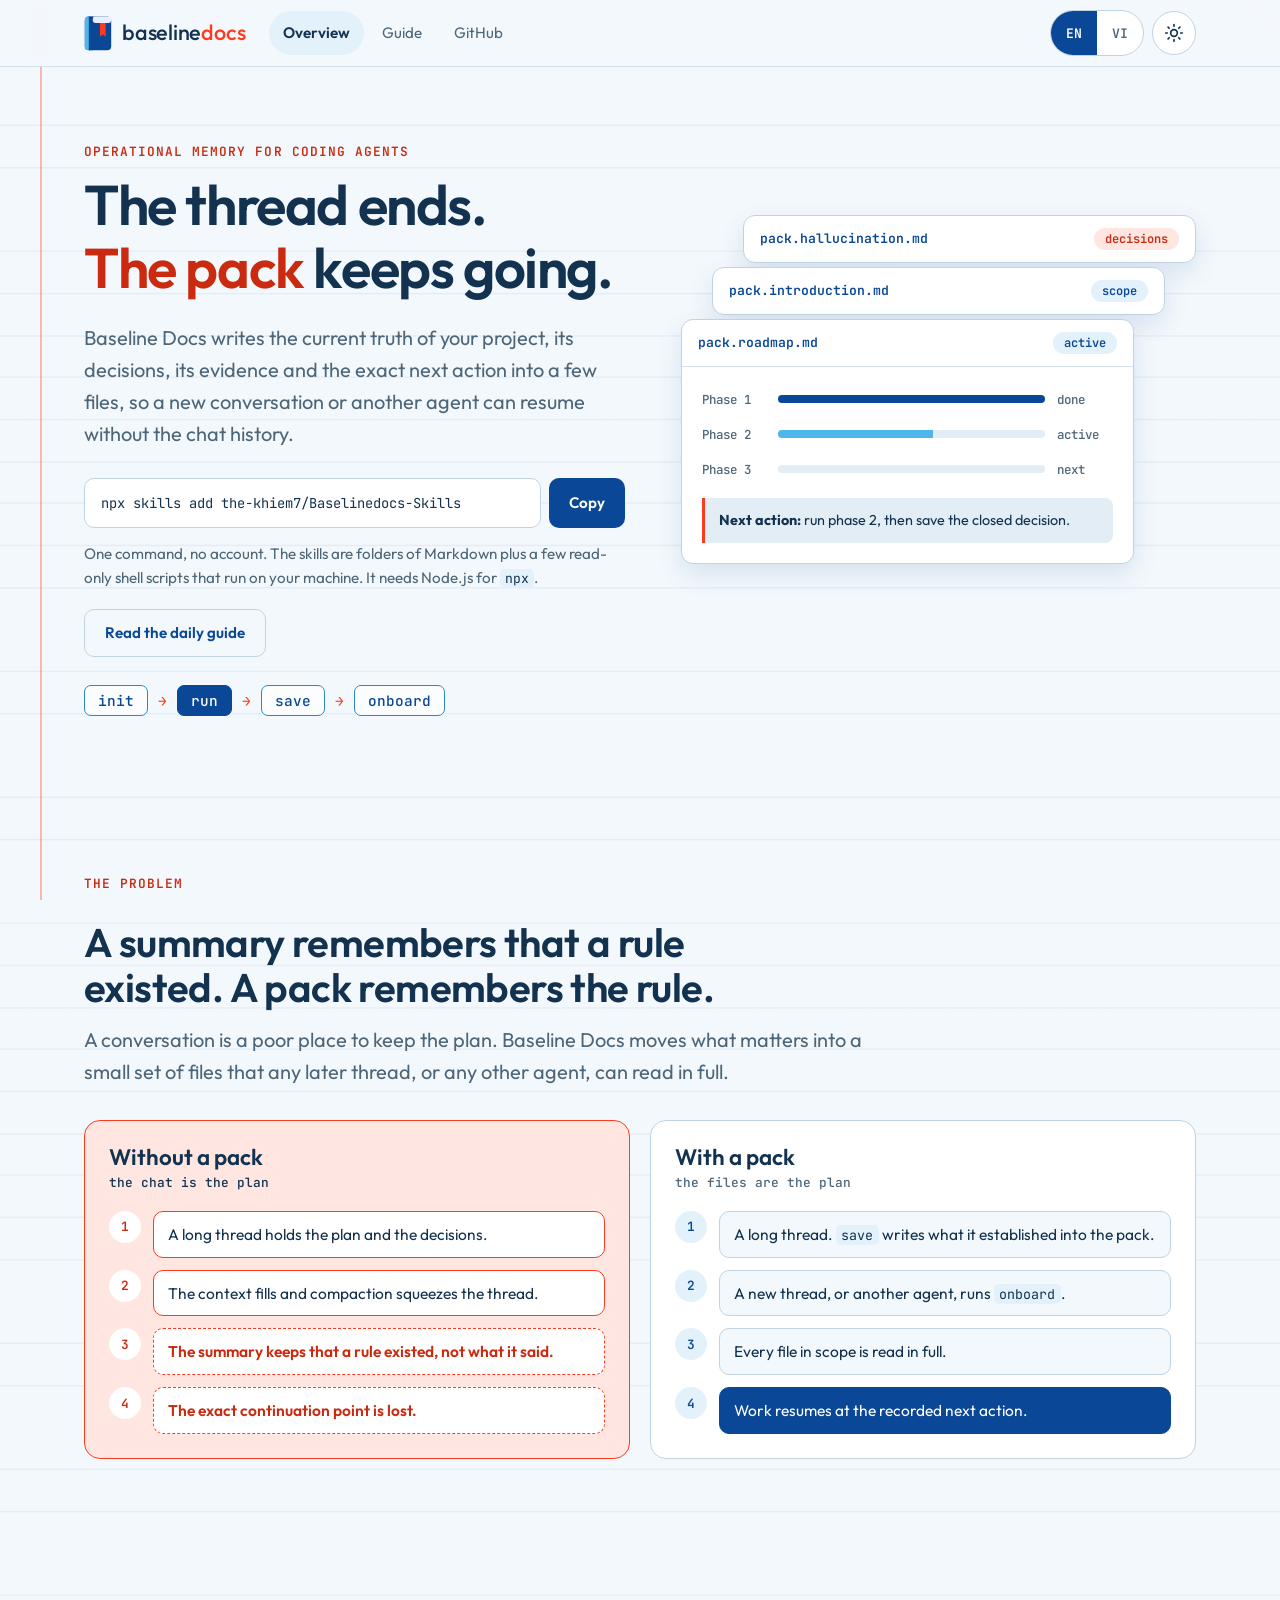
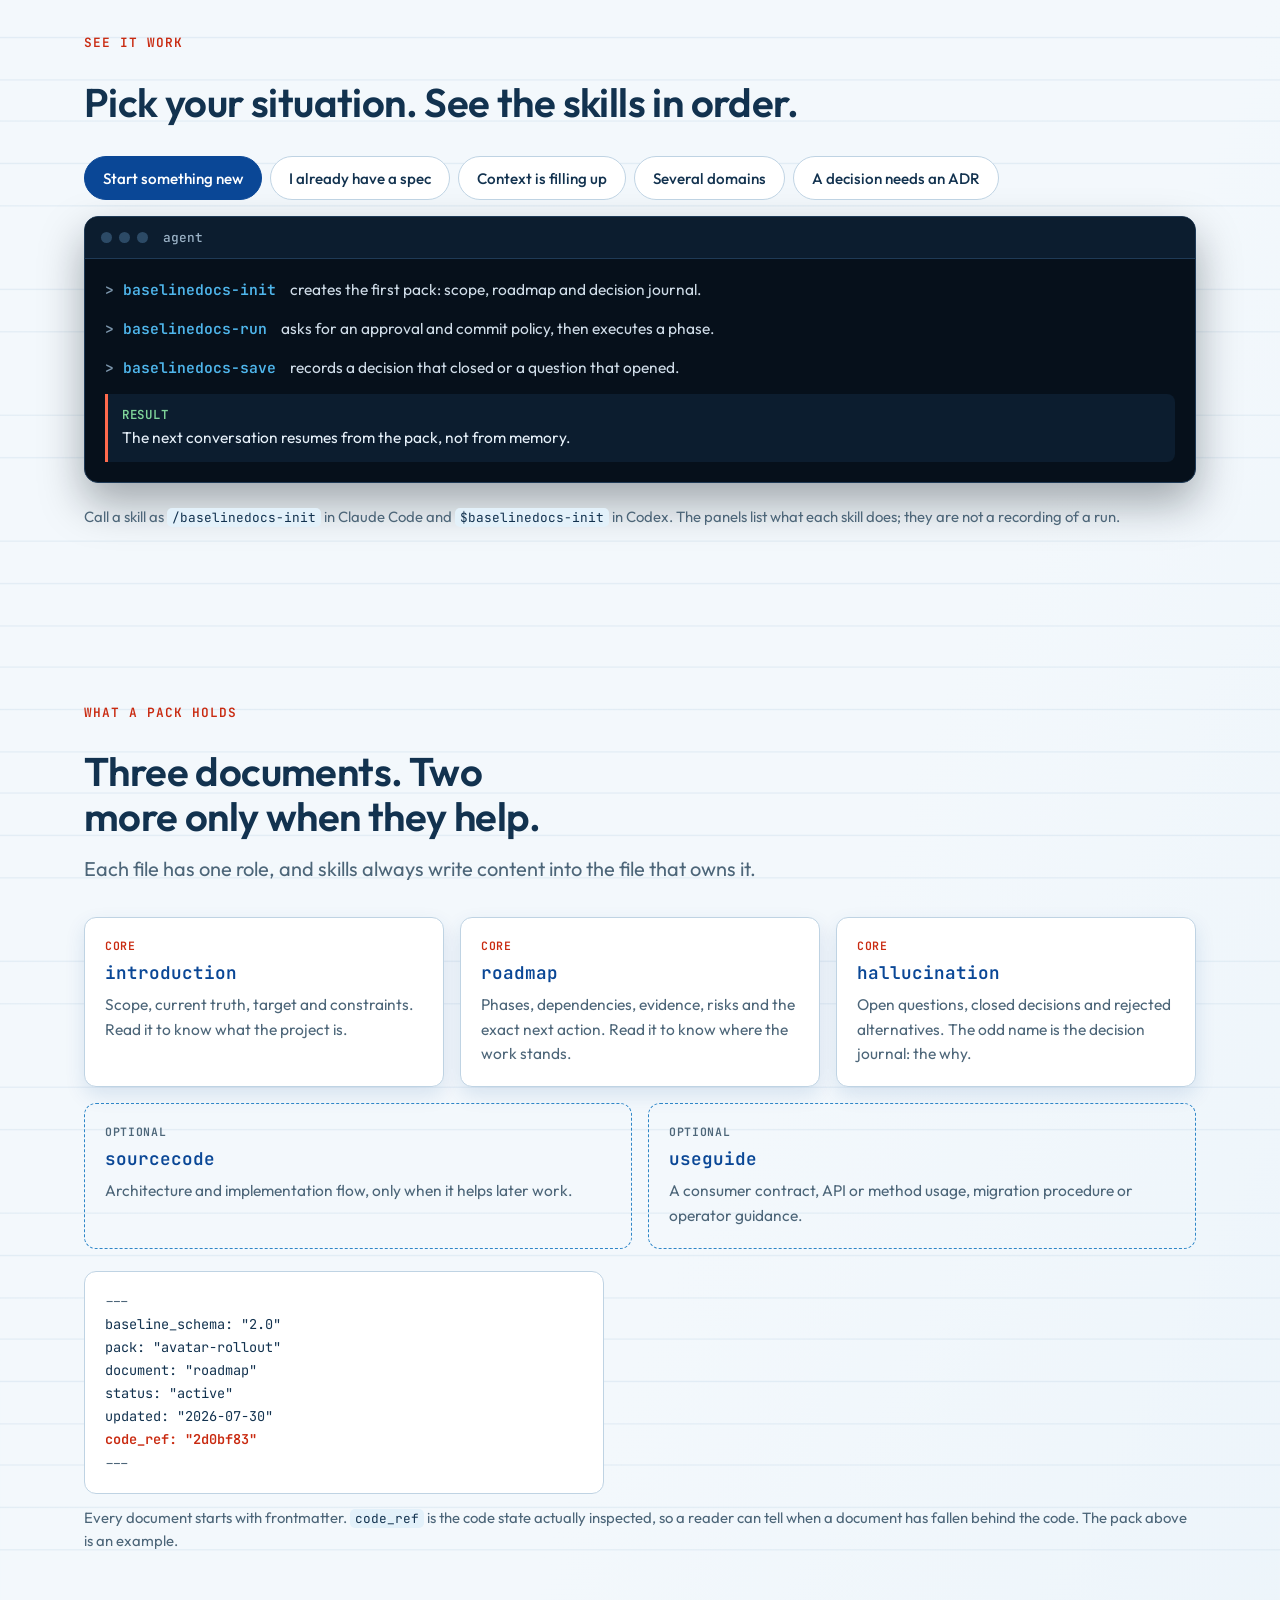
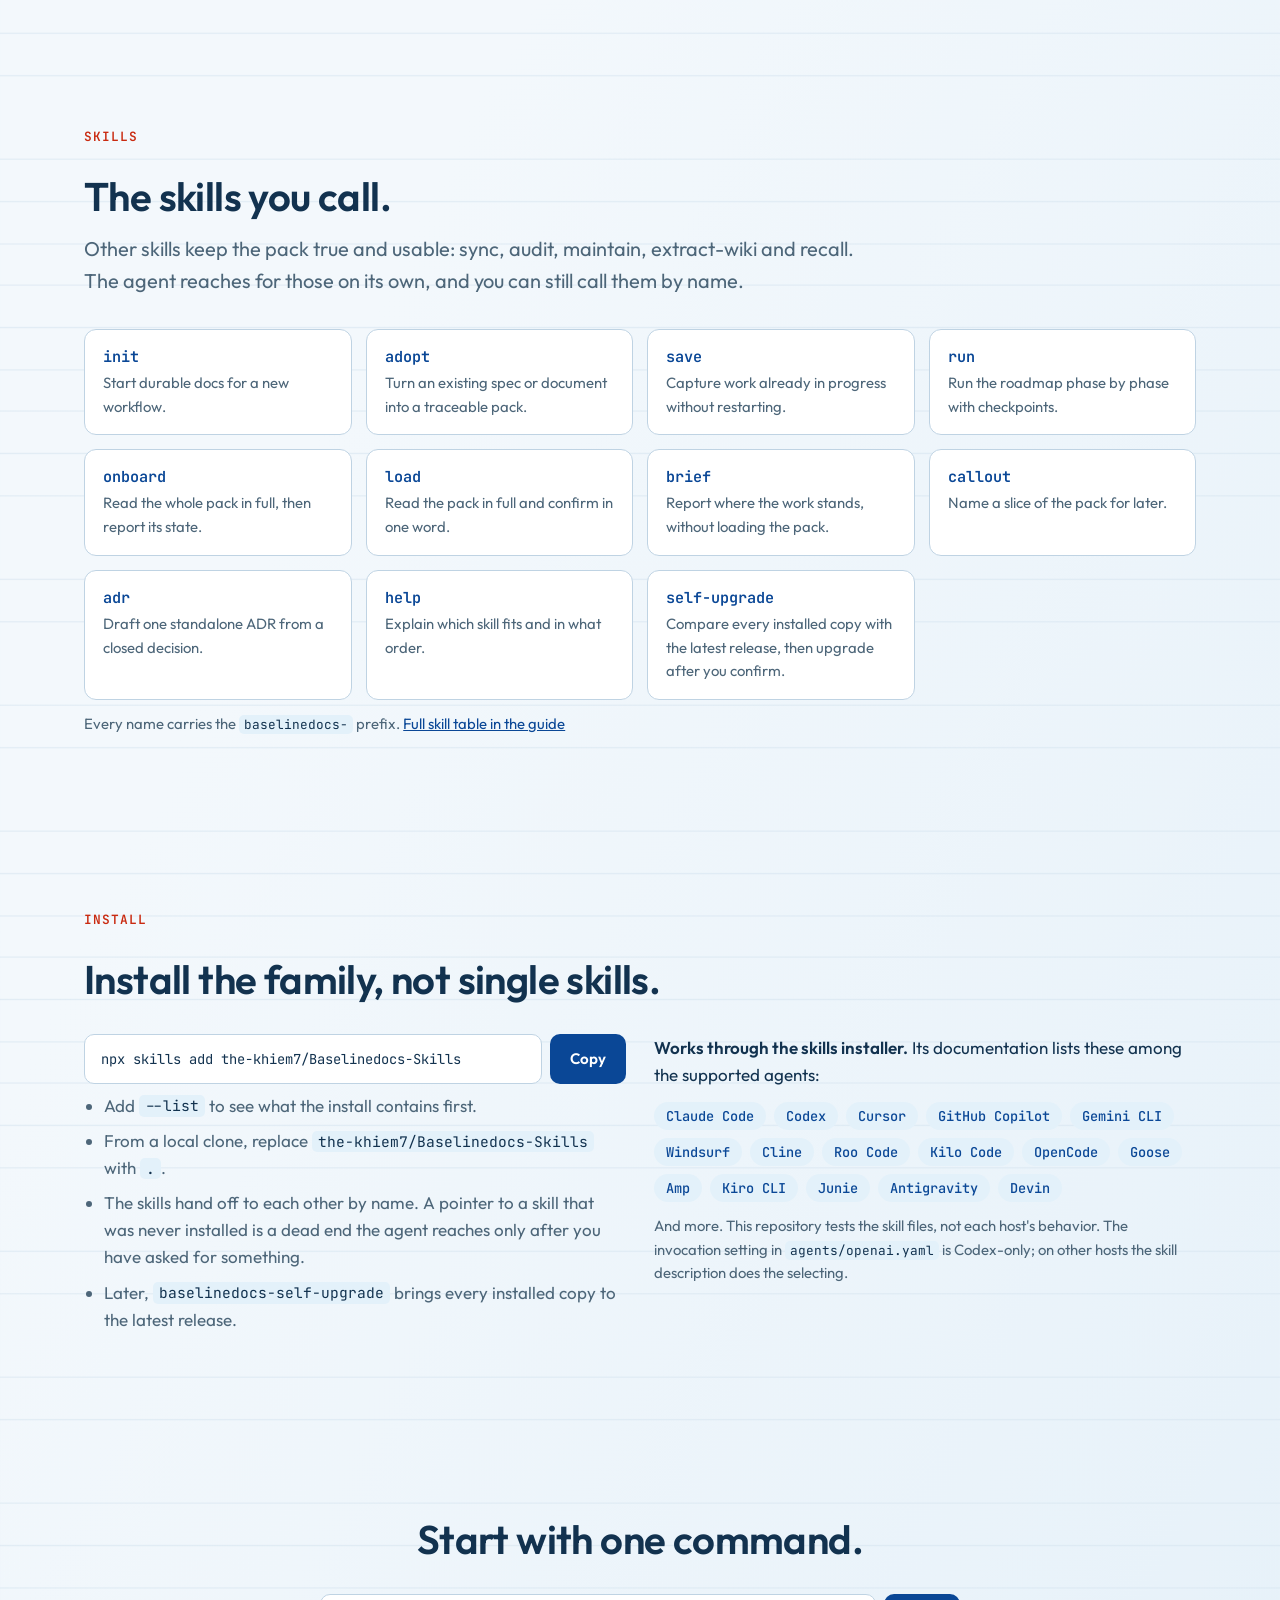
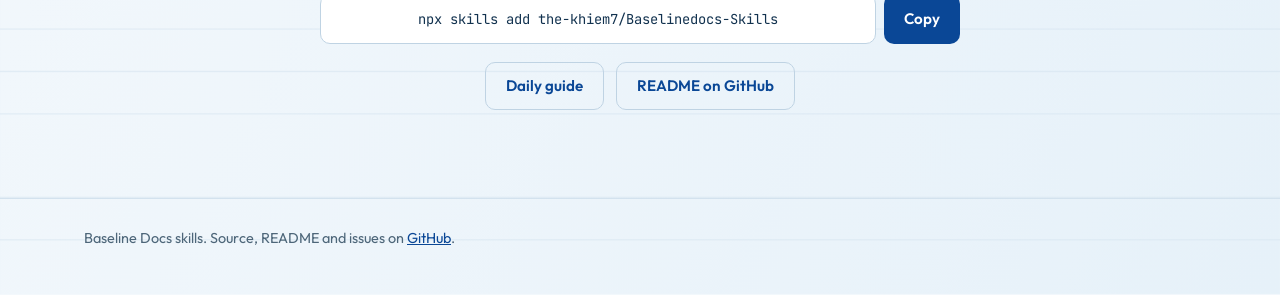
==== index.html @ a7e45810 "feat(Baselinedocs): add bilingual landing page - Serve one index.html from the repository root with " ====
<!doctype html>
<html lang="en">
<head>
<meta charset="utf-8">
<meta name="viewport" content="width=device-width,initial-scale=1">
<title>Baseline Docs - operational memory for coding agents</title>
<meta name="description" content="Baseline Docs writes current truth, decisions, evidence and the exact next action into a small set of files, so a new conversation or another agent can resume without the chat history.">
<meta name="theme-color" content="#f3f8fc" media="(prefers-color-scheme: light)">
<meta name="theme-color" content="#0e1b2a" media="(prefers-color-scheme: dark)">
<meta property="og:type" content="website">
<meta property="og:title" content="Baseline Docs - operational memory for coding agents">
<meta property="og:description" content="The thread ends. The pack keeps going. Decisions, evidence and the exact continuation point, so the next conversation resumes without chat history.">
<meta property="og:url" content="https://the-khiem7.github.io/Baselinedocs-Skills/">
<meta property="og:image" content="https://the-khiem7.github.io/Baselinedocs-Skills/assets/og.png">
<meta name="twitter:card" content="summary_large_image">
<link rel="icon" href="assets/favicon.svg" type="image/svg+xml">
<script>
(function () {
  var d = document.documentElement;
  d.classList.add("js");
  try {
    var t = localStorage.getItem("bd-theme");
    if (t === "dark" || t === "light") d.dataset.theme = t;
    var l = localStorage.getItem("bd-lang");
    if (l !== "en" && l !== "vi") l = /^vi/i.test(navigator.language || "") ? "vi" : "en";
    d.dataset.lang = l; d.lang = l;
  } catch (e) {}
})();
</script>
<link rel="preconnect" href="https://fonts.googleapis.com">
<link rel="preconnect" href="https://fonts.gstatic.com" crossorigin>
<link rel="preload" as="style" href="https://fonts.googleapis.com/css2?family=Outfit:wght@400;500;600&family=Be+Vietnam+Pro:wght@400;500;600&family=JetBrains+Mono:wght@500;600&display=swap" onload="this.onload=null;this.rel='stylesheet'">
<noscript><link rel="stylesheet" href="https://fonts.googleapis.com/css2?family=Outfit:wght@400;500;600&family=Be+Vietnam+Pro:wght@400;500;600&family=JetBrains+Mono:wght@500;600&display=swap"></noscript>
<style>
:root {
  --paper: #f3f8fc; --paper2: #e6f1f9; --rule: #d3e2ee;
  --sky: #4fb6ec; --mid: #2e86c8; --navy: #0a4796; --link: #0a4796;
  --ink: #12324f; --muted: #4d6679;
  --red: #ff3b1d; --redtext: #c92a10; --redsoft: #ffe6e1;
  --card: #ffffff; --cardline: #bfd3e3; --soft: #e3f1fa; --chip: #0a4796; --bar: #e3edf5;
  --btn: #0a4796; --btn-ink: #ffffff;
  --margin: rgba(255, 59, 29, 0.34); --shadow: rgba(10, 71, 150, 0.12);
  --ok: #1b6b3a; --okbg: #d9efe0;
  --font: "Outfit", "Segoe UI", system-ui, -apple-system, sans-serif;
  --mono: "JetBrains Mono", ui-monospace, "Cascadia Mono", Consolas, monospace;
  color-scheme: light;
}
:root[data-theme="dark"] {
  --paper: #0e1b2a; --paper2: #122437; --rule: #1b3047;
  --sky: #4fb6ec; --mid: #6db6ee; --navy: #3f93e8; --link: #7cc0f2;
  --ink: #e6f0f9; --muted: #9bb2c6;
  --red: #ff6a4d; --redtext: #ff9a85; --redsoft: #4a2523;
  --card: #142739; --cardline: #2c4a66; --soft: #1b3a57; --chip: #cfe6fa; --bar: #223a52;
  --btn: #4fb6ec; --btn-ink: #06182b;
  --margin: rgba(255, 106, 77, 0.4); --shadow: rgba(0, 0, 0, 0.35);
  --ok: #7fd49a; --okbg: #173826;
  color-scheme: dark;
}
:root[data-lang="vi"] { --font: "Be Vietnam Pro", "Outfit", "Segoe UI", system-ui, -apple-system, sans-serif; }
@media (prefers-color-scheme: dark) {
  :root:not([data-theme]) {
    --paper: #0e1b2a; --paper2: #122437; --rule: #1b3047;
    --sky: #4fb6ec; --mid: #6db6ee; --navy: #3f93e8; --link: #7cc0f2;
    --ink: #e6f0f9; --muted: #9bb2c6;
    --red: #ff6a4d; --redtext: #ff9a85; --redsoft: #4a2523;
    --card: #142739; --cardline: #2c4a66; --soft: #1b3a57; --chip: #cfe6fa; --bar: #223a52;
    --btn: #4fb6ec; --btn-ink: #06182b;
    --margin: rgba(255, 106, 77, 0.4); --shadow: rgba(0, 0, 0, 0.35);
    --ok: #7fd49a; --okbg: #173826;
    color-scheme: dark;
  }
}

* { box-sizing: border-box; }
html { scroll-behavior: smooth; }
body {
  margin: 0; color: var(--ink); font: 400 17px/1.6 var(--font); background-color: var(--paper);
  background-image:
    repeating-linear-gradient(180deg, transparent 0 41px, color-mix(in srgb, var(--rule) 55%, transparent) 41px 42px),
    linear-gradient(115deg, var(--paper) 0%, var(--paper) 55%, var(--paper2) 100%);
  background-attachment: scroll;
  overflow-wrap: break-word;
}
body::before {
  content: ""; position: fixed; top: 0; bottom: 0; width: 2px; z-index: 0; pointer-events: none;
  left: max(8px, calc((100vw - 1160px) / 2 - 20px)); background: var(--margin);
}
.wrap { max-width: 1160px; margin-inline: auto; padding-inline: 24px; position: relative; z-index: 1; }
@media (max-width: 560px) { .wrap { padding-inline: 20px; } }
.sr { position: absolute; width: 1px; height: 1px; overflow: hidden; clip: rect(0 0 0 0); white-space: nowrap; }
.mono, code, pre { font-family: var(--mono); }
code { font-size: 0.86em; background: var(--soft); color: var(--ink); padding: 0.08em 0.4em; border-radius: 5px; overflow-wrap: anywhere; }
a { color: var(--link); }
:focus-visible { outline: 3px solid var(--sky); outline-offset: 2px; border-radius: 4px; }
h1, h2, h3, h4 { font-family: var(--font); margin: 0; line-height: 1.12; text-wrap: balance; }
h1 { font-size: clamp(2rem, 1rem + 3.6vw, 3.5rem); font-weight: 600; letter-spacing: -0.025em; }
h1 em { font-style: normal; color: var(--redtext); }
h2 { font-size: clamp(1.7rem, 1.1rem + 2vw, 2.5rem); font-weight: 600; letter-spacing: -0.015em; }
h3 { font-size: 1.2rem; font-weight: 600; }
p { margin: 0; }
.eyebrow { font: 600 0.8rem/1.3 var(--mono); letter-spacing: 0.08em; text-transform: uppercase; color: var(--redtext); margin-bottom: 14px; }
.lead { font-size: clamp(1.05rem, 0.95rem + 0.5vw, 1.25rem); color: var(--muted); max-width: 40em; }
.muted { color: var(--muted); }

/* language: one span per language, the other is hidden */
:root:not([data-lang="vi"]) span[lang="vi"], :root[data-lang="vi"] span[lang="en"] { display: none; }

/* header */
.top { position: sticky; top: 0; z-index: 10; background: color-mix(in srgb, var(--paper) 92%, transparent); backdrop-filter: blur(8px); border-bottom: 1px solid var(--rule); }
.top .wrap { display: flex; align-items: center; gap: 14px; padding-block: 10px; flex-wrap: wrap; }
.brand { display: flex; align-items: center; gap: 10px; text-decoration: none; color: var(--ink); min-height: 44px; }
.wm { font: 500 1.35rem/1 "Outfit", "Segoe UI", system-ui, sans-serif; letter-spacing: -0.01em; }
.wm i { font-style: normal; color: var(--red); }
.views { display: flex; gap: 4px; margin-left: 10px; }
.views a { text-decoration: none; color: var(--muted); padding: 10px 14px; border-radius: 999px; font-size: 0.95rem; min-height: 44px; display: inline-flex; align-items: center; }
.views a:hover { background: var(--soft); color: var(--ink); }
.views a[aria-current="page"] { background: var(--soft); color: var(--ink); font-weight: 600; }
.tools { margin-left: auto; display: flex; gap: 8px; align-items: center; }
.seg { display: inline-flex; border: 1.5px solid var(--cardline); border-radius: 999px; overflow: hidden; background: var(--card); }
.seg button { border: 0; background: transparent; color: var(--muted); font: 600 0.82rem var(--mono); padding: 0 14px; min-height: 44px; min-width: 46px; cursor: pointer; }
.seg button[aria-pressed="true"] { background: var(--btn); color: var(--btn-ink); }
.iconbtn { border: 1.5px solid var(--cardline); background: var(--card); color: var(--ink); border-radius: 999px; width: 44px; height: 44px; display: grid; place-items: center; cursor: pointer; }
.iconbtn svg { width: 20px; height: 20px; }
.iconbtn .moon { display: none; }
:root[data-theme="dark"] .iconbtn .sun { display: none; }
:root[data-theme="dark"] .iconbtn .moon { display: block; }
@media (max-width: 700px) { .views { order: 3; width: 100%; margin-left: 0; overflow-x: auto; } }

/* buttons, install */
.btn { font: 600 0.95rem var(--font); background: var(--btn); color: var(--btn-ink); border: 0; border-radius: 10px; padding: 0 20px; min-height: 48px; cursor: pointer; white-space: nowrap; }
.btn:hover { filter: brightness(1.08); }
.btn.ghost { background: transparent; color: var(--link); border: 1.5px solid var(--cardline); text-decoration: none; display: inline-flex; align-items: center; }
.install { display: flex; gap: 8px; max-width: 640px; }
.install pre { flex: 1; min-width: 0; margin: 0; overflow-x: auto; white-space: nowrap; background: var(--card); border: 1.5px solid var(--cardline); border-radius: 10px; padding: 13px 16px; font-size: 0.86rem; color: var(--ink); }
.install pre:focus-visible { outline-offset: -3px; }
.cost { margin-top: 14px; font-size: 0.95rem; color: var(--muted); max-width: 44em; }
.cta-row { display: flex; gap: 12px; flex-wrap: wrap; align-items: center; margin-top: 18px; }
.flow { display: flex; gap: 10px; align-items: center; margin-top: 28px; flex-wrap: wrap; font: 500 0.9rem var(--mono); }
.flow .c { padding: 5px 13px; border: 1.5px solid var(--mid); border-radius: 7px; color: var(--chip); background: color-mix(in srgb, var(--card) 70%, transparent); }
.flow .c.on { background: var(--btn); border-color: var(--btn); color: var(--btn-ink); }
.flow .a { color: var(--red); font-weight: 600; }

/* sections */
section { padding-block: clamp(48px, 7vw, 88px); scroll-margin-top: 72px; }
.sec-head { max-width: 46em; margin-bottom: 32px; display: grid; gap: 14px; }
.rv { transition: opacity .6s ease, transform .6s ease; }
html.js .rv:not(.in) { opacity: 0; transform: translateY(14px); }
@media (prefers-reduced-motion: reduce) { html { scroll-behavior: auto; } .rv { transition: none; } html.js .rv:not(.in) { opacity: 1; transform: none; } }

/* views */
html.js main[data-view] { display: none; }
html.js main[data-view].on { display: block; }

/* hero */
.hero { display: grid; grid-template-columns: minmax(0, 1.05fr) minmax(0, 1fr); gap: 56px; align-items: center; padding-block: clamp(40px, 6vw, 80px) clamp(40px, 6vw, 72px); }
.hero h1 { margin-bottom: 22px; }
.hero .lead { margin-bottom: 28px; }
.stack { position: relative; height: 430px; }
.doc { position: absolute; width: 88%; background: var(--card); border: 1.5px solid var(--cardline); border-radius: 12px; box-shadow: 0 10px 26px var(--shadow); }
.doc .hd { height: 46px; display: flex; align-items: center; justify-content: space-between; padding: 0 16px; font: 600 0.82rem var(--mono); color: var(--chip); }
.chipx { font: 600 0.75rem var(--mono); padding: 3px 11px; border-radius: 99px; background: var(--soft); color: var(--chip); white-space: nowrap; }
.chipx.red { background: var(--redsoft); color: var(--redtext); }
.d1 { right: 0; top: 0; } .d2 { right: 6%; top: 52px; } .d3 { right: 12%; top: 104px; }
.d3 .body { padding: 6px 20px 20px; border-top: 1px solid var(--rule); }
.ph { display: grid; grid-template-columns: 64px 1fr 56px; gap: 12px; align-items: center; font: 500 0.78rem var(--mono); color: var(--muted); margin: 18px 0; }
.bar { height: 8px; border-radius: 9px; background: var(--bar); overflow: hidden; }
.bar i { display: block; height: 100%; background: var(--navy); }
.next { margin-top: 20px; border-left: 3px solid var(--red); background: var(--bar); padding: 11px 14px; font-size: 0.9rem; border-radius: 0 8px 8px 0; }
@media (max-width: 900px) { .hero { grid-template-columns: minmax(0, 1fr); gap: 36px; } .stack { height: 390px; max-width: 520px; } }
@media (max-width: 480px) { .stack { height: 340px; } .doc { width: 88%; } .d2 { right: 5%; } .d3 { right: 10%; } .ph { grid-template-columns: 52px 1fr 46px; font-size: 0.72rem; } }

/* two lanes */
.lanes { display: grid; grid-template-columns: minmax(0, 1fr) minmax(0, 1fr); gap: 20px; }
.lane { border-radius: 16px; padding: 24px; border: 1.5px solid var(--cardline); background: var(--card); }
.lane.bad { background: var(--redsoft); border-color: var(--red); }
.lane h3 { font-size: 1.4rem; margin-bottom: 4px; }
.lane .sub { font: 500 0.8rem var(--mono); color: var(--muted); margin-bottom: 20px; }
.lane.bad .sub { color: var(--ink); }
.lane ol { list-style: none; margin: 0; padding: 0; display: grid; gap: 12px; counter-reset: s; }
.lane li { counter-increment: s; display: grid; grid-template-columns: 32px 1fr; gap: 12px; align-items: start; }
.lane li::before { content: counter(s); width: 32px; height: 32px; border-radius: 50%; display: grid; place-items: center; background: var(--soft); color: var(--chip); font: 600 0.8rem var(--mono); }
.lane.bad li::before { background: var(--card); color: var(--redtext); }
.lane li > span { display: block; background: var(--paper); border: 1.5px solid var(--cardline); border-radius: 10px; padding: 10px 14px; font-size: 0.97rem; }
.lane.bad li > span { background: var(--card); border-color: var(--red); }
.lane li.lost > span { border-style: dashed; color: var(--redtext); font-weight: 600; }
.lane li.win > span { background: var(--btn); border-color: var(--btn); color: var(--btn-ink); }
@media (max-width: 760px) { .lanes { grid-template-columns: minmax(0, 1fr); } }

/* sessions: tabs with terminal panels */
.tabs { display: flex; gap: 8px; flex-wrap: wrap; margin-bottom: 16px; }
html:not(.js) .tabs { display: none; }
.tab { font: 500 0.95rem var(--font); background: var(--card); color: var(--ink); border: 1.5px solid var(--cardline); border-radius: 999px; padding: 0 18px; min-height: 44px; cursor: pointer; }
.tab[aria-selected="true"] { background: var(--btn); color: var(--btn-ink); border-color: var(--btn); }
html.js .panel[hidden] { display: none; }
html.js .panel > h3 { position: absolute; width: 1px; height: 1px; overflow: hidden; clip: rect(0 0 0 0); }
.panel { margin-bottom: 22px; }
.panel > h3 { margin-bottom: 10px; }
.term { background: #06101b; color: #e6f0f9; border: 1px solid #1f3a56; border-radius: 14px; overflow: hidden; box-shadow: 0 20px 44px rgba(6, 16, 27, 0.35); }
.term .tb { display: flex; gap: 7px; align-items: center; padding: 12px 16px; background: #0c1d2f; border-bottom: 1px solid #1f3a56; font: 500 0.8rem var(--mono); color: #9bb2c6; }
.term .tb i { width: 11px; height: 11px; border-radius: 50%; background: #2c4a66; }
.term .tb span { margin-left: 8px; }
.term ol { list-style: none; margin: 0; padding: 18px 20px 6px; display: grid; gap: 14px; }
.term li { display: grid; grid-template-columns: auto minmax(0, 1fr); gap: 6px 14px; align-items: baseline; }
.term li > code { background: transparent; padding: 0; font: 600 0.92rem var(--mono); color: #4fb6ec; white-space: nowrap; }
.term li > code::before { content: "> "; color: #7d97ad; }
.term li > span { color: #cfdce8; font-size: 0.97rem; }
.term .res { margin: 8px 20px 20px; padding: 12px 14px; border-left: 3px solid #ff6a4d; background: #0c1d2f; border-radius: 0 8px 8px 0; color: #e6f0f9; font-size: 0.97rem; }
.term .res b { color: #7fd49a; font: 600 0.78rem var(--mono); letter-spacing: 0.06em; text-transform: uppercase; display: block; margin-bottom: 2px; }
.term .branch { grid-column: 1 / -1; color: #9bb2c6; font: 500 0.8rem var(--mono); padding-left: 2px; }
.note { margin-top: 12px; font-size: 0.93rem; color: var(--muted); }

/* pack docs */
.docs { display: grid; grid-template-columns: repeat(3, minmax(0, 1fr)); gap: 16px; }
.docs.cond { grid-template-columns: repeat(2, minmax(0, 1fr)); margin-top: 16px; }
.card { background: var(--card); border: 1.5px solid var(--cardline); border-radius: 12px; padding: 20px; box-shadow: 0 8px 20px var(--shadow); display: grid; gap: 8px; align-content: start; min-width: 0; }
.card.ghost { border-style: dashed; border-color: var(--mid); background: transparent; box-shadow: none; }
.card h3 { font: 600 1.1rem var(--mono); color: var(--chip); }
.card p { color: var(--muted); font-size: 0.97rem; }
.tag { font: 600 0.72rem var(--mono); letter-spacing: 0.06em; text-transform: uppercase; color: var(--redtext); }
.tag.opt { color: var(--muted); }
@media (max-width: 860px) { .docs, .docs.cond { grid-template-columns: minmax(0, 1fr); } }
pre.fm { background: var(--card); border: 1.5px solid var(--cardline); border-radius: 12px; padding: 18px 20px; font-size: 0.85rem; line-height: 1.7; overflow-x: auto; margin: 22px 0 10px; max-width: 520px; }
pre.fm b { color: var(--redtext); font-weight: 600; }
pre.fm i { font-style: normal; color: var(--muted); }

/* skills grid */
.sk-grid { display: grid; grid-template-columns: repeat(auto-fill, minmax(260px, 1fr)); gap: 14px; }
.sk { background: var(--card); border: 1.5px solid var(--cardline); border-radius: 12px; padding: 16px 18px; display: grid; gap: 4px; align-content: start; }
.sk code { background: transparent; padding: 0; font: 600 0.95rem var(--mono); color: var(--chip); }
.sk p { color: var(--muted); font-size: 0.93rem; }

/* install */
.agents { display: flex; flex-wrap: wrap; gap: 8px; margin: 14px 0 10px; padding: 0; list-style: none; }
.agents li { font: 500 0.85rem var(--mono); padding: 5px 12px; border-radius: 99px; background: var(--soft); color: var(--chip); }
.cols2 { display: grid; grid-template-columns: minmax(0, 1fr) minmax(0, 1fr); gap: 28px; align-items: start; }
.cols2 ul:not(.agents) { margin: 0; padding-left: 1.2em; color: var(--muted); }
.cols2 ul:not(.agents) li { margin-block: 8px; }
.cols2 li strong, .cols2 p strong { color: var(--ink); font-weight: 600; }
@media (max-width: 860px) { .cols2 { grid-template-columns: minmax(0, 1fr); } }
.final { text-align: center; }
.final .install { margin-inline: auto; }
.final .cta-row { justify-content: center; }
footer.foot { border-top: 1px solid var(--rule); padding-block: 28px 44px; color: var(--muted); font-size: 0.9rem; position: relative; z-index: 1; }

/* guide */
.subnav { display: flex; gap: 8px; flex-wrap: wrap; margin-top: 26px; }
.subnav a { text-decoration: none; font: 500 0.88rem var(--font); color: var(--ink); border: 1.5px solid var(--cardline); background: var(--card); padding: 0 14px; min-height: 44px; display: inline-flex; align-items: center; border-radius: 999px; }
.subnav a:hover { border-color: var(--sky); }
.callout { margin-top: 20px; padding: 14px 18px; border-radius: 10px; background: var(--redsoft); border: 1.5px solid var(--red); max-width: 48em; }
.callout b { color: var(--redtext); }
details { margin-top: 18px; }
summary { cursor: pointer; font-weight: 600; padding: 10px 0; min-height: 44px; }
details > p, details > .tbl { margin-top: 8px; }
.day { list-style: none; margin: 0; padding: 0; }
.step { display: grid; grid-template-columns: 150px minmax(0, 1fr); gap: 24px; padding-block: 26px; border-top: 1.5px solid var(--rule); }
.step:first-child { border-top: 0; padding-top: 0; }
.when { font: 500 0.8rem var(--mono); color: var(--muted); padding-top: 5px; }
.when b { display: block; color: var(--redtext); font-size: 0.95rem; font-weight: 600; margin-bottom: 2px; }
.sb { display: grid; gap: 10px; min-width: 0; }
.sb p, .sb ul { color: var(--muted); max-width: 66ch; margin: 0; }
.sb ul { padding-left: 1.2em; } .sb li { margin-block: 5px; }
.sb strong { color: var(--ink); font-weight: 600; }
.skills { display: flex; flex-wrap: wrap; gap: 8px; }
.pill { font: 600 0.82rem var(--mono); background: var(--soft); color: var(--chip); padding: 4px 11px; border-radius: 7px; overflow-wrap: anywhere; }
.pill.agent { background: transparent; border: 1.5px dashed var(--cardline); font-weight: 500; color: var(--muted); }
@media (max-width: 760px) { .step { grid-template-columns: minmax(0, 1fr); gap: 8px; } }
.picker { display: grid; grid-template-columns: minmax(0, 5fr) minmax(0, 7fr); gap: 22px; align-items: start; }
.opts { display: grid; gap: 8px; }
.opts button { text-align: left; font: 400 0.97rem/1.4 var(--font); color: var(--ink); background: var(--card); border: 1.5px solid var(--cardline); border-radius: 10px; padding: 11px 14px; min-height: 44px; cursor: pointer; }
.opts button[aria-pressed="true"] { background: var(--soft); border-color: var(--sky); font-weight: 600; }
.answer { position: sticky; top: 84px; background: var(--card); border: 1.5px solid var(--cardline); border-radius: 14px; padding: 22px; box-shadow: 0 8px 20px var(--shadow); min-width: 0; }
.answer .label { font: 600 0.74rem var(--mono); letter-spacing: 0.07em; text-transform: uppercase; color: var(--muted); display: block; margin-bottom: 6px; }
.answer .big { font: 600 1.05rem var(--mono); color: var(--chip); overflow-wrap: anywhere; margin-bottom: 16px; }
.answer ol { margin: 0; padding-left: 1.3em; color: var(--muted); } .answer li { margin-block: 6px; } .answer strong { color: var(--ink); font-weight: 600; }
html.js .sit { display: none; } html.js .sit.on { display: block; }
html:not(.js) .sit { padding-block: 18px; border-top: 1.5px solid var(--rule); }
html:not(.js) .opts, html:not(.js) .answer .label.js { display: none; }
@media (max-width: 860px) { .picker { grid-template-columns: minmax(0, 1fr); } .answer { position: static; } }

/* guide flow (HTML rebuild of the workflow) */
.fl { display: grid; grid-template-columns: minmax(0, 1fr); gap: 14px; justify-items: center; }
.fl-q { background: var(--card); border: 2px solid var(--red); border-radius: 999px; padding: 10px 22px; font-weight: 600; text-align: center; }
.fl-row { display: grid; gap: 14px; width: 100%; }
.fl-row.r3 { grid-template-columns: repeat(3, minmax(0, 1fr)); }
.fl-row.r2 { grid-template-columns: repeat(2, minmax(0, 1fr)); align-items: start; }
.fl-node { background: var(--card); border: 1.5px solid var(--cardline); border-radius: 12px; padding: 14px 16px; width: 100%; display: grid; gap: 4px; align-content: start; }
.fl-node code { background: transparent; padding: 0; font: 600 0.95rem var(--mono); color: var(--chip); }
.fl-node p { color: var(--muted); font-size: 0.92rem; }
.fl-node .when2 { font: 600 0.72rem var(--mono); text-transform: uppercase; letter-spacing: 0.06em; color: var(--redtext); }
.fl-node.main { background: var(--btn); border-color: var(--btn); color: var(--btn-ink); max-width: 520px; text-align: center; }
.fl-node.main code, .fl-node.main p { color: var(--btn-ink); }
.fl-node.opt { border-style: dashed; }
.fl-arrow { width: 2px; height: 22px; background: var(--red); position: relative; }
.fl-arrow::after { content: ""; position: absolute; left: -5px; bottom: -2px; border-top: 9px solid var(--red); border-left: 6px solid transparent; border-right: 6px solid transparent; }
.fl-col { display: grid; grid-template-columns: minmax(0, 1fr); gap: 14px; justify-items: center; border: 1.5px solid var(--cardline); border-radius: 16px; padding: 16px; background: color-mix(in srgb, var(--card) 55%, transparent); }
.fl-h { font: 600 0.8rem var(--mono); text-transform: uppercase; letter-spacing: 0.08em; color: var(--redtext); }
.fl-back { font: 500 0.8rem var(--mono); color: var(--muted); }
.fl ul.out { margin: 0; padding: 0; list-style: none; display: grid; gap: 6px; width: 100%; }
.fl ul.out li { background: var(--paper); border: 1.5px solid var(--cardline); border-radius: 8px; padding: 8px 12px; font-size: 0.9rem; color: var(--muted); }
.fl ul.out li b { color: var(--ink); font-weight: 600; }
@media (max-width: 760px) { .fl-row.r3, .fl-row.r2 { grid-template-columns: minmax(0, 1fr); } }
.two { display: grid; grid-template-columns: minmax(0, 1fr) minmax(0, 1fr); gap: 14px; margin-top: 24px; }
@media (max-width: 760px) { .two { grid-template-columns: minmax(0, 1fr); } }

/* tables */
.tbl { overflow-x: auto; background: var(--card); border: 1.5px solid var(--cardline); border-radius: 12px; }
.tbl:focus-visible { outline-offset: 2px; }
table { border-collapse: collapse; width: 100%; min-width: 600px; font-size: 0.95rem; }
th, td { text-align: left; vertical-align: top; padding: 12px 16px; border-bottom: 1px solid var(--rule); }
th { font: 600 0.74rem var(--mono); letter-spacing: 0.06em; text-transform: uppercase; color: var(--muted); background: var(--paper2); }
tr:last-child td { border-bottom: 0; }
td:first-child { white-space: nowrap; }

/* traps and rules */
.traps { display: grid; gap: 12px; }
.trap { display: grid; grid-template-columns: minmax(0, 4fr) minmax(0, 8fr); gap: 22px; background: var(--card); border: 1.5px solid var(--cardline); border-radius: 12px; padding: 18px 20px; }
.trap .w::before, .trap .r::before { display: block; font: 600 0.72rem var(--mono); letter-spacing: 0.07em; text-transform: uppercase; color: var(--muted); margin-bottom: 4px; }
.trap .w { color: var(--redtext); font-weight: 600; }
.trap .w::before { content: "Misreading"; }
:root[data-lang="vi"] .trap .w::before { content: "Hiểu nhầm"; }
.trap .r { color: var(--muted); } .trap .r::before { content: "Reality"; }
:root[data-lang="vi"] .trap .r::before { content: "Thực tế"; }
.trap .r strong { color: var(--ink); font-weight: 600; }
@media (max-width: 760px) { .trap { grid-template-columns: minmax(0, 1fr); gap: 10px; } }
.rules { display: grid; grid-template-columns: repeat(auto-fit, minmax(280px, 1fr)); gap: 14px; }
.rule { background: var(--card); border: 1.5px solid var(--cardline); border-radius: 12px; padding: 18px 20px; display: grid; gap: 6px; align-content: start; }
.rule .k { font: 600 0.74rem var(--mono); letter-spacing: 0.07em; text-transform: uppercase; color: var(--ok); }
.rule .k.no { color: var(--redtext); }
.rule p { color: var(--muted); font-size: 0.96rem; }
.check { list-style: none; margin: 0; padding: 0; display: grid; gap: 8px; max-width: 72ch; }
.check label { display: flex; gap: 14px; align-items: flex-start; background: var(--card); border: 1.5px solid var(--cardline); border-radius: 10px; padding: 12px 16px; cursor: pointer; min-height: 44px; }
.check input { margin-top: 5px; width: 20px; height: 20px; flex: none; accent-color: var(--navy); }
.check label:has(input:checked) { background: var(--okbg); }
.check label:has(input:checked) > span { color: var(--muted); }
.pill.sm { font-size: 0.78rem; padding: 2px 8px; }
</style>
</head>
<body>

<header class="top">
  <div class="wrap">
    <a class="brand" href="#overview">
      <svg width="28" height="36" viewBox="0 0 70 90" aria-hidden="true" focusable="false"><rect x="2" y="4" width="66" height="84" rx="10" fill="#0a4796"/><rect x="2" y="4" width="18" height="84" rx="9" fill="#4fb6ec"/><rect x="12" y="4" width="10" height="84" fill="#0a4796"/><rect x="22" y="4" width="46" height="16" rx="6" fill="#e8eefc"/><path d="M40 20h14v34l-7-5-7 5z" fill="#ff3b1d"/></svg>
      <span class="wm">baseline<i>docs</i></span>
    </a>
    <nav class="views" aria-label="Pages">
      <a href="#overview" data-nav="overview"><span lang="en">Overview</span><span lang="vi">Tổng quan</span></a>
      <a href="#guide" data-nav="guide"><span lang="en">Guide</span><span lang="vi">Hướng dẫn</span></a>
      <a href="https://github.com/the-khiem7/Baselinedocs-Skills">GitHub</a>
    </nav>
    <div class="tools">
      <div class="seg" role="group" aria-label="Language">
        <button type="button" data-setlang="en" aria-pressed="true"><span aria-hidden="true">EN</span><span class="sr">English</span></button>
        <button type="button" data-setlang="vi" aria-pressed="false" lang="vi"><span aria-hidden="true">VI</span><span class="sr">Tiếng Việt</span></button>
      </div>
      <button type="button" class="iconbtn" id="theme" aria-pressed="false">
        <svg class="sun" viewBox="0 0 24 24" fill="none" stroke="currentColor" stroke-width="2" stroke-linecap="round" aria-hidden="true"><circle cx="12" cy="12" r="4"/><path d="M12 2v2M12 20v2M4.9 4.9l1.4 1.4M17.7 17.7l1.4 1.4M2 12h2M20 12h2M4.9 19.1l1.4-1.4M17.7 6.3l1.4-1.4"/></svg>
        <svg class="moon" viewBox="0 0 24 24" fill="none" stroke="currentColor" stroke-width="2" stroke-linecap="round" stroke-linejoin="round" aria-hidden="true"><path d="M21 12.8A9 9 0 1 1 11.2 3 7 7 0 0 0 21 12.8z"/></svg>
        <span class="sr"><span lang="en">Dark theme</span><span lang="vi">Giao diện tối</span></span>
      </button>
    </div>
  </div>
</header>

<!-- ============================ OVERVIEW ============================ -->
<main id="overview" data-view="overview" class="on">
<div class="wrap">

<div class="hero">
  <div>
    <p class="eyebrow"><span lang="en">Operational memory for coding agents</span><span lang="vi">Bộ nhớ vận hành cho coding agent</span></p>
    <h1><span lang="en">The thread ends.<br><em>The pack</em> keeps going.</span><span lang="vi">Cuộc trò chuyện kết thúc.<br><em>Pack</em> thì không.</span></h1>
    <p class="lead"><span lang="en">Baseline Docs writes the current truth of your project, its decisions, its evidence and the exact next action into a few files, so a new conversation or another agent can resume without the chat history.</span><span lang="vi">Baseline Docs ghi sự thật hiện tại của dự án, các quyết định, bằng chứng và hành động tiếp theo vào vài file, để một cuộc trò chuyện mới hoặc một agent khác làm tiếp mà không cần lịch sử chat.</span></p>
    <div class="install">
      <pre tabindex="0" id="cmd-1" aria-label="Install command">npx skills add the-khiem7/Baselinedocs-Skills</pre>
      <button type="button" class="btn" data-copy="cmd-1"><span lang="en">Copy</span><span lang="vi">Sao chép</span></button>
    </div>
    <p class="cost"><span lang="en">One command, no account. The skills are folders of Markdown plus a few read-only shell scripts that run on your machine. It needs Node.js for <code>npx</code>.</span><span lang="vi">Một lệnh, không cần tài khoản. Skill là các thư mục Markdown cùng vài script shell chỉ đọc, chạy trên máy bạn. Cần Node.js để dùng <code>npx</code>.</span></p>
    <div class="cta-row"><a class="btn ghost" href="#guide"><span lang="en">Read the daily guide</span><span lang="vi">Đọc hướng dẫn hằng ngày</span></a></div>
    <div class="flow" aria-label="init, run, save, onboard"><span class="c">init</span><span class="a" aria-hidden="true">&rarr;</span><span class="c on">run</span><span class="a" aria-hidden="true">&rarr;</span><span class="c">save</span><span class="a" aria-hidden="true">&rarr;</span><span class="c">onboard</span></div>
  </div>
  <div class="stack" aria-hidden="true">
    <div class="doc d1"><div class="hd">pack.hallucination.md<span class="chipx red">decisions</span></div></div>
    <div class="doc d2"><div class="hd">pack.introduction.md<span class="chipx">scope</span></div></div>
    <div class="doc d3"><div class="hd">pack.roadmap.md<span class="chipx">active</span></div><div class="body">
      <div class="ph">Phase 1<div class="bar"><i style="width:100%"></i></div>done</div>
      <div class="ph">Phase 2<div class="bar"><i style="width:58%;background:var(--sky)"></i></div>active</div>
      <div class="ph">Phase 3<div class="bar"></div>next</div>
      <div class="next"><b>Next action:</b> run phase 2, then save the closed decision.</div>
    </div></div>
  </div>
</div>

<section id="problem" class="rv">
  <div class="sec-head">
    <p class="eyebrow"><span lang="en">The problem</span><span lang="vi">Vấn đề</span></p>
    <h2><span lang="en">A summary remembers that a rule existed. A pack remembers the rule.</span><span lang="vi">Bản tóm tắt nhớ rằng từng có một quy tắc. Pack nhớ chính quy tắc đó.</span></h2>
    <p class="lead"><span lang="en">A conversation is a poor place to keep the plan. Baseline Docs moves what matters into a small set of files that any later thread, or any other agent, can read in full.</span><span lang="vi">Cuộc trò chuyện là nơi kém để giữ kế hoạch. Baseline Docs chuyển điều quan trọng vào một bộ file nhỏ mà mọi thread sau, hay mọi agent khác, đều đọc được đầy đủ.</span></p>
  </div>
  <div class="lanes">
    <div class="lane bad">
      <h3><span lang="en">Without a pack</span><span lang="vi">Không có pack</span></h3>
      <p class="sub"><span lang="en">the chat is the plan</span><span lang="vi">cuộc chat là kế hoạch</span></p>
      <ol>
        <li><span><span lang="en">A long thread holds the plan and the decisions.</span><span lang="vi">Một thread dài giữ kế hoạch và các quyết định.</span></span></li>
        <li><span><span lang="en">The context fills and compaction squeezes the thread.</span><span lang="vi">Ngữ cảnh đầy, và việc compact nén thread lại.</span></span></li>
        <li class="lost"><span><span lang="en">The summary keeps that a rule existed, not what it said.</span><span lang="vi">Bản tóm tắt giữ lại việc có một quy tắc, không giữ nội dung của nó.</span></span></li>
        <li class="lost"><span><span lang="en">The exact continuation point is lost.</span><span lang="vi">Điểm tiếp tục chính xác bị mất.</span></span></li>
      </ol>
    </div>
    <div class="lane">
      <h3><span lang="en">With a pack</span><span lang="vi">Có pack</span></h3>
      <p class="sub"><span lang="en">the files are the plan</span><span lang="vi">các file là kế hoạch</span></p>
      <ol>
        <li><span><span lang="en">A long thread. <code>save</code> writes what it established into the pack.</span><span lang="vi">Một thread dài. <code>save</code> ghi điều thread đã xác lập vào pack.</span></span></li>
        <li><span><span lang="en">A new thread, or another agent, runs <code>onboard</code>.</span><span lang="vi">Thread mới, hoặc agent khác, chạy <code>onboard</code>.</span></span></li>
        <li><span><span lang="en">Every file in scope is read in full.</span><span lang="vi">Mọi file trong phạm vi được đọc đầy đủ.</span></span></li>
        <li class="win"><span><span lang="en">Work resumes at the recorded next action.</span><span lang="vi">Công việc tiếp tục đúng ở hành động tiếp theo đã ghi.</span></span></li>
      </ol>
    </div>
  </div>
</section>

<section id="sessions" class="rv">
  <div class="sec-head">
    <p class="eyebrow"><span lang="en">See it work</span><span lang="vi">Xem nó chạy</span></p>
    <h2><span lang="en">Pick your situation. See the skills in order.</span><span lang="vi">Chọn tình huống của bạn. Xem các skill theo thứ tự.</span></h2>
  </div>
  <div class="tabs" role="tablist" aria-label="Situations">
    <button class="tab" role="tab" type="button" id="t1" aria-controls="p1" aria-selected="true"><span lang="en">Start something new</span><span lang="vi">Bắt đầu việc mới</span></button>
    <button class="tab" role="tab" type="button" id="t2" aria-controls="p2" aria-selected="false" tabindex="-1"><span lang="en">I already have a spec</span><span lang="vi">Đã có spec</span></button>
    <button class="tab" role="tab" type="button" id="t3" aria-controls="p3" aria-selected="false" tabindex="-1"><span lang="en">Context is filling up</span><span lang="vi">Ngữ cảnh sắp đầy</span></button>
    <button class="tab" role="tab" type="button" id="t4" aria-controls="p4" aria-selected="false" tabindex="-1"><span lang="en">Several domains</span><span lang="vi">Nhiều domain</span></button>
    <button class="tab" role="tab" type="button" id="t5" aria-controls="p5" aria-selected="false" tabindex="-1"><span lang="en">A decision needs an ADR</span><span lang="vi">Quyết định cần ADR</span></button>
  </div>

  <div class="panel" role="tabpanel" id="p1" aria-labelledby="t1">
    <h3><span lang="en">Start something new</span><span lang="vi">Bắt đầu việc mới</span></h3>
    <div class="term"><div class="tb" aria-hidden="true"><i></i><i></i><i></i><span>agent</span></div>
      <ol>
        <li><code>baselinedocs-init</code><span><span lang="en">creates the first pack: scope, roadmap and decision journal.</span><span lang="vi">tạo pack đầu tiên: phạm vi, roadmap và nhật ký quyết định.</span></span></li>
        <li><code>baselinedocs-run</code><span><span lang="en">asks for an approval and commit policy, then executes a phase.</span><span lang="vi">hỏi chính sách phê duyệt và commit, rồi thực thi một phase.</span></span></li>
        <li><code>baselinedocs-save</code><span><span lang="en">records a decision that closed or a question that opened.</span><span lang="vi">ghi lại quyết định vừa chốt hoặc câu hỏi vừa mở.</span></span></li>
      </ol>
      <p class="res"><b><span lang="en">Result</span><span lang="vi">Kết quả</span></b><span lang="en">The next conversation resumes from the pack, not from memory.</span><span lang="vi">Cuộc trò chuyện kế tiếp làm tiếp từ pack, không từ trí nhớ.</span></p>
    </div>
  </div>
  <div class="panel" role="tabpanel" id="p2" aria-labelledby="t2">
    <h3><span lang="en">I already have a spec</span><span lang="vi">Đã có spec</span></h3>
    <div class="term"><div class="tb" aria-hidden="true"><i></i><i></i><i></i><span>agent</span></div>
      <ol>
        <li><code>baselinedocs-adopt</code><span><span lang="en">distributes the source into a pack without losing information or provenance.</span><span lang="vi">chia nguồn vào một pack mà không mất thông tin hay xuất xứ.</span></span></li>
        <li><code>baselinedocs-run</code><span><span lang="en">executes the roadmap phase by phase, checkpointing each one.</span><span lang="vi">thực thi roadmap từng phase, ghi checkpoint sau mỗi phase.</span></span></li>
      </ol>
      <p class="res"><b><span lang="en">Result</span><span lang="vi">Kết quả</span></b><span lang="en">Decisions, assumptions and open questions sit apart from the plan.</span><span lang="vi">Quyết định, giả định và câu hỏi mở nằm tách khỏi kế hoạch.</span></p>
    </div>
  </div>
  <div class="panel" role="tabpanel" id="p3" aria-labelledby="t3">
    <h3><span lang="en">Context is filling up</span><span lang="vi">Ngữ cảnh sắp đầy</span></h3>
    <div class="term"><div class="tb" aria-hidden="true"><i></i><i></i><i></i><span>agent</span></div>
      <ol>
        <li><code>baselinedocs-save</code><span><span lang="en">always first, because both branches lose the thread.</span><span lang="vi">luôn đi đầu, vì cả hai nhánh đều làm mất thread.</span></span></li>
        <li><span class="branch"><span lang="en">stay in this thread</span><span lang="vi">ở lại thread này</span></span></li>
        <li><code>/compact</code><span><span lang="en">then <code>baselinedocs-brief</code> asks whether the pack is behind the thread. No gap: run. A gap: save.</span><span lang="vi">rồi <code>baselinedocs-brief</code> hỏi pack có tụt sau thread không. Không lệch: run. Có lệch: save.</span></span></li>
        <li><span class="branch"><span lang="en">or leave for a new thread</span><span lang="vi">hoặc rời sang thread mới</span></span></li>
        <li><code>baselinedocs-onboard</code><span><span lang="en">or <code>baselinedocs-load</code> reads the pack in full, with or without a report. Then run.</span><span lang="vi">hoặc <code>baselinedocs-load</code> đọc đủ pack, có hoặc không có báo cáo. Sau đó chạy run.</span></span></li>
      </ol>
      <p class="res"><b><span lang="en">Result</span><span lang="vi">Kết quả</span></b><span lang="en">Work continues from the recorded next action either way.</span><span lang="vi">Công việc tiếp tục từ hành động tiếp theo đã ghi, dù chọn nhánh nào.</span></p>
    </div>
  </div>
  <div class="panel" role="tabpanel" id="p4" aria-labelledby="t4">
    <h3><span lang="en">One initiative, several domains</span><span lang="vi">Một initiative, nhiều domain</span></h3>
    <div class="term"><div class="tb" aria-hidden="true"><i></i><i></i><i></i><span>agent</span></div>
      <ol>
        <li><code>baselinedocs-init</code><span><span lang="en">creates one first-class pack per domain, plus an index that only routes.</span><span lang="vi">tạo một pack riêng cho mỗi domain, cùng một index chỉ để định tuyến.</span></span></li>
        <li><code>baselinedocs-onboard</code><span><span lang="en">reads the index, loads one pack and lists what it did not load.</span><span lang="vi">đọc index, nạp một pack và liệt kê những gì chưa nạp.</span></span></li>
        <li><code>baselinedocs-callout</code><span><span lang="en">names a slice of a pack for later, with a condition that ends it.</span><span lang="vi">đặt tên cho một phần của pack để dùng lại, kèm điều kiện kết thúc.</span></span></li>
      </ol>
      <p class="res"><b><span lang="en">Result</span><span lang="vi">Kết quả</span></b><span lang="en">Each domain resumes on its own and nothing is hidden behind a parent.</span><span lang="vi">Mỗi domain tự làm tiếp được và không có gì bị giấu sau một pack cha.</span></p>
    </div>
  </div>
  <div class="panel" role="tabpanel" id="p5" aria-labelledby="t5">
    <h3><span lang="en">A decision deserves an ADR</span><span lang="vi">Một quyết định đáng thành ADR</span></h3>
    <div class="term"><div class="tb" aria-hidden="true"><i></i><i></i><i></i><span>agent</span></div>
      <ol>
        <li><code>baselinedocs-save</code><span><span lang="en">closes the decision in the journal, with its reasoning.</span><span lang="vi">chốt quyết định trong nhật ký, kèm lý do.</span></span></li>
        <li><code>baselinedocs-adr</code><span><span lang="en">drafts one standalone ADR under <code>docs/adr/</code> with status Proposed.</span><span lang="vi">soạn một ADR độc lập trong <code>docs/adr/</code> với trạng thái Proposed.</span></span></li>
        <li><code>baselinedocs-save</code><span><span lang="en">records in the pack that the ADR exists.</span><span lang="vi">ghi vào pack rằng ADR đó tồn tại.</span></span></li>
      </ol>
      <p class="res"><b><span lang="en">Result</span><span lang="vi">Kết quả</span></b><span lang="en">A file that can be promoted, with no pointer into the pack.</span><span lang="vi">Một file có thể đưa đi nơi khác, không chứa liên kết trỏ vào pack.</span></p>
    </div>
  </div>
  <p class="note"><span lang="en">Call a skill as <code>/baselinedocs-init</code> in Claude Code and <code>$baselinedocs-init</code> in Codex. The panels list what each skill does; they are not a recording of a run.</span><span lang="vi">Gọi skill bằng <code>/baselinedocs-init</code> trong Claude Code và <code>$baselinedocs-init</code> trong Codex. Các khung trên mô tả việc mỗi skill làm, không phải bản ghi một lần chạy thật.</span></p>
</section>

<section id="pack" class="rv">
  <div class="sec-head">
    <p class="eyebrow"><span lang="en">What a pack holds</span><span lang="vi">Một pack chứa gì</span></p>
    <h2><span lang="en">Three documents. Two more only when they help.</span><span lang="vi">Ba tài liệu. Hai tài liệu nữa chỉ khi có ích.</span></h2>
    <p class="lead"><span lang="en">Each file has one role, and skills always write content into the file that owns it.</span><span lang="vi">Mỗi file có một vai trò, và skill luôn ghi nội dung vào đúng file sở hữu nó.</span></p>
  </div>
  <div class="docs">
    <div class="card"><span class="tag"><span lang="en">core</span><span lang="vi">cốt lõi</span></span><h3>introduction</h3><p><span lang="en">Scope, current truth, target and constraints. Read it to know what the project is.</span><span lang="vi">Phạm vi, sự thật hiện tại, mục tiêu và ràng buộc. Đọc để biết dự án là gì.</span></p></div>
    <div class="card"><span class="tag"><span lang="en">core</span><span lang="vi">cốt lõi</span></span><h3>roadmap</h3><p><span lang="en">Phases, dependencies, evidence, risks and the exact next action. Read it to know where the work stands.</span><span lang="vi">Các phase, phụ thuộc, bằng chứng, rủi ro và hành động tiếp theo chính xác. Đọc để biết đang làm đến đâu.</span></p></div>
    <div class="card"><span class="tag"><span lang="en">core</span><span lang="vi">cốt lõi</span></span><h3>hallucination</h3><p><span lang="en">Open questions, closed decisions and rejected alternatives. The odd name is the decision journal: the why.</span><span lang="vi">Câu hỏi mở, quyết định đã chốt và phương án bị loại. Tên lạ, nhưng đây là nhật ký quyết định: phần "vì sao".</span></p></div>
  </div>
  <div class="docs cond">
    <div class="card ghost"><span class="tag opt"><span lang="en">optional</span><span lang="vi">tùy chọn</span></span><h3>sourcecode</h3><p><span lang="en">Architecture and implementation flow, only when it helps later work.</span><span lang="vi">Kiến trúc và luồng triển khai, chỉ khi giúp ích cho việc sau.</span></p></div>
    <div class="card ghost"><span class="tag opt"><span lang="en">optional</span><span lang="vi">tùy chọn</span></span><h3>useguide</h3><p><span lang="en">A consumer contract, API or method usage, migration procedure or operator guidance.</span><span lang="vi">Hợp đồng với bên dùng, cách dùng API hoặc phương thức, quy trình migrate hoặc hướng dẫn vận hành.</span></p></div>
  </div>
  <pre class="fm" tabindex="0" aria-label="Frontmatter example"><i>---</i>
baseline_schema: "2.0"
pack: "avatar-rollout"
document: "roadmap"
status: "active"
updated: "2026-07-30"
<b>code_ref: "2d0bf83"</b>
<i>---</i></pre>
  <p class="note"><span lang="en">Every document starts with frontmatter. <code>code_ref</code> is the code state actually inspected, so a reader can tell when a document has fallen behind the code. The pack above is an example.</span><span lang="vi">Mọi tài liệu đều mở đầu bằng frontmatter. <code>code_ref</code> là trạng thái code thực sự đã được kiểm tra, nên người đọc biết khi nào tài liệu tụt sau code. Pack ở trên chỉ là ví dụ.</span></p>
</section>

<section id="skills" class="rv">
  <div class="sec-head">
    <p class="eyebrow"><span lang="en">Skills</span><span lang="vi">Skill</span></p>
    <h2><span lang="en">The skills you call.</span><span lang="vi">Các skill bạn tự gọi.</span></h2>
    <p class="lead"><span lang="en">Other skills keep the pack true and usable: sync, audit, maintain, extract-wiki and recall. The agent reaches for those on its own, and you can still call them by name.</span><span lang="vi">Các skill khác giữ cho pack đúng và dùng được: sync, audit, maintain, extract-wiki và recall. Agent tự chọn chúng khi cần, và bạn vẫn gọi được bằng tên.</span></p>
  </div>
  <div class="sk-grid">
    <div class="sk"><code>init</code><p><span lang="en">Start durable docs for a new workflow.</span><span lang="vi">Bắt đầu tài liệu bền cho một luồng việc mới.</span></p></div>
    <div class="sk"><code>adopt</code><p><span lang="en">Turn an existing spec or document into a traceable pack.</span><span lang="vi">Chuyển spec hoặc tài liệu có sẵn thành pack có truy vết.</span></p></div>
    <div class="sk"><code>save</code><p><span lang="en">Capture work already in progress without restarting.</span><span lang="vi">Ghi lại việc đang làm dở mà không phải bắt đầu lại.</span></p></div>
    <div class="sk"><code>run</code><p><span lang="en">Run the roadmap phase by phase with checkpoints.</span><span lang="vi">Chạy roadmap từng phase, có checkpoint.</span></p></div>
    <div class="sk"><code>onboard</code><p><span lang="en">Read the whole pack in full, then report its state.</span><span lang="vi">Đọc đủ cả pack, rồi báo cáo trạng thái.</span></p></div>
    <div class="sk"><code>load</code><p><span lang="en">Read the pack in full and confirm in one word.</span><span lang="vi">Đọc đủ pack và xác nhận bằng một từ.</span></p></div>
    <div class="sk"><code>brief</code><p><span lang="en">Report where the work stands, without loading the pack.</span><span lang="vi">Báo vị trí công việc, không nạp cả pack.</span></p></div>
    <div class="sk"><code>callout</code><p><span lang="en">Name a slice of the pack for later.</span><span lang="vi">Đặt tên cho một phần của pack để dùng lại.</span></p></div>
    <div class="sk"><code>adr</code><p><span lang="en">Draft one standalone ADR from a closed decision.</span><span lang="vi">Soạn một ADR độc lập từ một quyết định đã chốt.</span></p></div>
    <div class="sk"><code>help</code><p><span lang="en">Explain which skill fits and in what order.</span><span lang="vi">Giải thích skill nào phù hợp và theo thứ tự nào.</span></p></div>
    <div class="sk"><code>self-upgrade</code><p><span lang="en">Compare every installed copy with the latest release, then upgrade after you confirm.</span><span lang="vi">So mọi bản đã cài với bản phát hành mới nhất, rồi nâng cấp sau khi bạn xác nhận.</span></p></div>
  </div>
  <p class="note"><span lang="en">Every name carries the <code>baselinedocs-</code> prefix.</span><span lang="vi">Mọi tên đều có tiền tố <code>baselinedocs-</code>.</span> <a href="#g-skills"><span lang="en">Full skill table in the guide</span><span lang="vi">Bảng tra đầy đủ trong hướng dẫn</span></a></p>
</section>

<section id="install" class="rv">
  <div class="sec-head">
    <p class="eyebrow"><span lang="en">Install</span><span lang="vi">Cài đặt</span></p>
    <h2><span lang="en">Install the family, not single skills.</span><span lang="vi">Cài cả bộ, không cài lẻ.</span></h2>
  </div>
  <div class="cols2">
    <div>
      <div class="install">
        <pre tabindex="0" id="cmd-2" aria-label="Install command">npx skills add the-khiem7/Baselinedocs-Skills</pre>
        <button type="button" class="btn" data-copy="cmd-2"><span lang="en">Copy</span><span lang="vi">Sao chép</span></button>
      </div>
      <ul>
        <li><span lang="en">Add <code>--list</code> to see what the install contains first.</span><span lang="vi">Thêm <code>--list</code> để xem trước nội dung cài đặt.</span></li>
        <li><span lang="en">From a local clone, replace <code>the-khiem7/Baselinedocs-Skills</code> with <code>.</code>.</span><span lang="vi">Từ bản clone local, thay <code>the-khiem7/Baselinedocs-Skills</code> bằng <code>.</code>.</span></li>
        <li><span lang="en">The skills hand off to each other by name. A pointer to a skill that was never installed is a dead end the agent reaches only after you have asked for something.</span><span lang="vi">Các skill chuyển việc cho nhau theo tên. Con trỏ tới một skill chưa cài là ngõ cụt mà agent chỉ gặp khi bạn đã nhờ việc rồi.</span></li>
        <li><span lang="en">Later, <code>baselinedocs-self-upgrade</code> brings every installed copy to the latest release.</span><span lang="vi">Về sau, <code>baselinedocs-self-upgrade</code> đưa mọi bản đã cài lên bản phát hành mới nhất.</span></li>
      </ul>
    </div>
    <div>
      <p><strong><span lang="en">Works through the skills installer.</span><span lang="vi">Cài qua bộ cài skills.</span></strong> <span lang="en">Its documentation lists these among the supported agents:</span><span lang="vi">Tài liệu của nó liệt kê các agent này trong số được hỗ trợ:</span></p>
      <ul class="agents">
        <li>Claude Code</li><li>Codex</li><li>Cursor</li><li>GitHub Copilot</li><li>Gemini CLI</li><li>Windsurf</li><li>Cline</li><li>Roo Code</li><li>Kilo Code</li><li>OpenCode</li><li>Goose</li><li>Amp</li><li>Kiro CLI</li><li>Junie</li><li>Antigravity</li><li>Devin</li>
      </ul>
      <p class="note"><span lang="en">And more. This repository tests the skill files, not each host's behavior. The invocation setting in <code>agents/openai.yaml</code> is Codex-only; on other hosts the skill description does the selecting.</span><span lang="vi">Và còn nữa. Repository này kiểm thử các file skill, không kiểm thử hành vi của từng host. Thiết lập gọi skill trong <code>agents/openai.yaml</code> chỉ dành cho Codex; trên host khác thì phần mô tả skill quyết định việc chọn.</span></p>
    </div>
  </div>
</section>

<section id="start" class="rv final">
  <div class="sec-head" style="margin-inline:auto;justify-items:center;text-align:center">
    <h2><span lang="en">Start with one command.</span><span lang="vi">Bắt đầu bằng một lệnh.</span></h2>
  </div>
  <div class="install">
    <pre tabindex="0" id="cmd-3" aria-label="Install command">npx skills add the-khiem7/Baselinedocs-Skills</pre>
    <button type="button" class="btn" data-copy="cmd-3"><span lang="en">Copy</span><span lang="vi">Sao chép</span></button>
  </div>
  <div class="cta-row">
    <a class="btn ghost" href="#guide"><span lang="en">Daily guide</span><span lang="vi">Hướng dẫn hằng ngày</span></a>
    <a class="btn ghost" href="https://github.com/the-khiem7/Baselinedocs-Skills#readme"><span lang="en">README on GitHub</span><span lang="vi">README trên GitHub</span></a>
  </div>
</section>

</div>
</main>

<!-- ============================== GUIDE ============================== -->
<main id="guide" data-view="guide">
<div class="wrap">

<div class="hero" style="grid-template-columns:1fr;padding-bottom:24px">
  <div>
    <p class="eyebrow"><span lang="en">Guide for newcomers</span><span lang="vi">Hướng dẫn cho người mới</span></p>
    <h1><span lang="en">The Baseline Docs routine, day by day</span><span lang="vi">Quy trình Baseline Docs mỗi ngày</span></h1>
    <p class="lead"><span lang="en">What a pack is, and how you use the skills during a working day. Skills in solid pills are the ones you call. Dashed pills are chosen by the agent when it notices the condition, so you do not need to remember their names.</span><span lang="vi">Pack là gì, và bạn dùng bộ skill thế nào trong một ngày làm việc. Pill nét liền là skill bạn tự gọi. Pill nét đứt do agent tự chọn khi nhận ra điều kiện, bạn không cần nhớ tên.</span></p>
    <nav class="subnav" aria-label="Guide sections">
      <a href="#g-pack"><span lang="en">What is a pack</span><span lang="vi">Pack là gì</span></a>
      <a href="#g-day"><span lang="en">A working day</span><span lang="vi">Một ngày làm việc</span></a>
      <a href="#g-pick"><span lang="en">Which skill now</span><span lang="vi">Chọn skill</span></a>
      <a href="#g-map"><span lang="en">The loop</span><span lang="vi">Vòng lặp</span></a>
      <a href="#g-skills"><span lang="en">Skill table</span><span lang="vi">Bảng tra skill</span></a>
      <a href="#g-traps"><span lang="en">Misreadings</span><span lang="vi">Hiểu nhầm</span></a>
      <a href="#g-rules"><span lang="en">Rules</span><span lang="vi">Quy tắc</span></a>
      <a href="#g-check"><span lang="en">Checklist</span><span lang="vi">Checklist</span></a>
    </nav>
  </div>
</div>

<section id="g-pack">
  <div class="sec-head">
    <h2><span lang="en">What a pack is, and where it lives</span><span lang="vi">Pack là gì và nằm ở đâu</span></h2>
    <p class="lead"><span lang="en">A pack is a set of Markdown files in <code>docs/baseline/&lt;pack-name&gt;/</code>. Every file has one fixed role, and skills write content into the file that owns it. The first three exist in every pack, the last two only when needed.</span><span lang="vi">Pack là các file Markdown trong <code>docs/baseline/&lt;tên-pack&gt;/</code>. Mỗi file có một vai trò cố định, và skill ghi nội dung vào đúng file sở hữu nó. Ba file đầu có trong mọi pack, hai file sau chỉ tạo khi cần.</span></p>
  </div>
  <div class="docs">
    <div class="card"><span class="tag"><span lang="en">required</span><span lang="vi">bắt buộc</span></span><h3>introduction</h3><p><code>&lt;prefix&gt;.introduction.md</code></p><p><span lang="en">Scope, current truth, target, constraints. Read it to know what the project is.</span><span lang="vi">Phạm vi, sự thật hiện tại, mục tiêu, ràng buộc. Đọc file này để biết dự án là gì.</span></p></div>
    <div class="card"><span class="tag"><span lang="en">required</span><span lang="vi">bắt buộc</span></span><h3>roadmap</h3><p><code>&lt;prefix&gt;.roadmap.md</code></p><p><span lang="en">Phases, dependencies, status, final evidence, risks and the <strong>next action</strong>. Read it to know how far the work has got.</span><span lang="vi">Các phase, phụ thuộc, trạng thái, bằng chứng cuối, rủi ro và <strong>hành động tiếp theo</strong>. Đọc file này để biết đang làm đến đâu.</span></p></div>
    <div class="card"><span class="tag"><span lang="en">required</span><span lang="vi">bắt buộc</span></span><h3>hallucination</h3><p><code>&lt;prefix&gt;.hallucination.md</code></p><p><span lang="en">The "why": open questions, closed decisions, a defect's cause, rejected alternatives. The name is odd, but it is the decision journal.</span><span lang="vi">Phần "vì sao": câu hỏi đang mở, quyết định đã chốt, nguyên nhân lỗi, phương án đã bị loại. Tên file nghe lạ, nhưng nó chính là nhật ký quyết định.</span></p></div>
  </div>
  <div class="docs cond">
    <div class="card ghost"><span class="tag opt"><span lang="en">optional</span><span lang="vi">tùy chọn</span></span><h3>sourcecode</h3><p><code>&lt;prefix&gt;.sourcecode.md</code></p><p><span lang="en">Architecture, code structure, execution flow. Created only when it helps later work.</span><span lang="vi">Kiến trúc, cấu trúc code, luồng thực thi. Chỉ tạo khi nó giúp ích cho việc sau.</span></p></div>
    <div class="card ghost"><span class="tag opt"><span lang="en">optional</span><span lang="vi">tùy chọn</span></span><h3>useguide</h3><p><code>&lt;prefix&gt;.useguide.md</code></p><p><span lang="en">A contract with consumers: API, library usage, migration procedure. Created only when someone outside the pack depends on that behavior.</span><span lang="vi">Hợp đồng với bên dùng: API, cách dùng thư viện, quy trình migrate. Chỉ tạo khi có người ngoài pack phụ thuộc vào hành vi đó.</span></p></div>
  </div>
  <p class="callout"><b><span lang="en">Remember:</span><span lang="vi">Ghi nhớ:</span></b> <span lang="en">a pack is internal operational memory. Do not write a pack filename or section into code, configuration or infrastructure resource descriptions. Those strings leave the repository, where the reader has no idea what the file is.</span><span lang="vi">pack là bộ nhớ vận hành nội bộ. Đừng ghi tên file hay mục của pack vào code, cấu hình hoặc mô tả tài nguyên hạ tầng. Những chuỗi đó được đưa ra ngoài repo, nơi người đọc không biết file đó là gì.</span></p>
  <details>
    <summary><span lang="en">Work with several domains: initiative and index</span><span lang="vi">Dự án nhiều mảng: initiative và index</span></summary>
    <p class="muted" style="max-width:68ch"><span lang="en">When work spans dependent domains, each domain gets its own pack and the root folder gets one <code>&lt;initiative&gt;.index.md</code>. The index holds only links, status and dependency edges, and never repeats child content. <code>baselinedocs-onboard</code> reads the index first, then loads one domain pack instead of the whole set.</span><span lang="vi">Khi công việc trải qua nhiều domain phụ thuộc nhau, mỗi domain có một pack riêng, và thư mục gốc có thêm một file <code>&lt;initiative&gt;.index.md</code>. Index chỉ chứa liên kết, trạng thái và cạnh phụ thuộc, không lặp lại nội dung pack con. <code>baselinedocs-onboard</code> đọc index trước, rồi chỉ nạp một pack domain thay vì cả bộ.</span></p>
  </details>
</section>

<section id="g-day">
  <div class="sec-head">
    <h2><span lang="en">A typical working day</span><span lang="vi">Một ngày làm việc điển hình</span></h2>
    <p class="lead"><span lang="en">The steps follow the real order of work.</span><span lang="vi">Các bước theo đúng thứ tự thực tế của công việc.</span></p>
  </div>
  <ol class="day">
    <li class="step">
      <div class="when"><b><span lang="en">Start</span><span lang="vi">Bắt đầu</span></b><span lang="en">open a new thread</span><span lang="vi">mở thread mới</span></div>
      <div class="sb">
        <h3><span lang="en">Load the pack into context</span><span lang="vi">Nạp pack vào ngữ cảnh</span></h3>
        <p><span lang="en">If the pack exists, open a new thread and load it. Choose <strong>onboard</strong> for a state report (what the project is, which phase is running, which questions are open, the next step). Choose <strong>load</strong> to have the agent read it all and answer with one word.</span><span lang="vi">Nếu pack đã có, mở thread mới rồi nạp nó. Chọn <strong>onboard</strong> nếu muốn một báo cáo trạng thái (dự án là gì, phase nào đang chạy, câu hỏi nào còn mở, bước tiếp theo). Chọn <strong>load</strong> nếu chỉ muốn agent đọc xong và trả lời đúng một từ.</span></p>
        <div class="skills"><span class="pill">baselinedocs-onboard</span><span class="pill">baselinedocs-load</span></div>
        <ul>
          <li><span lang="en">No pack yet: <strong>init</strong> for new work, <strong>adopt</strong> when a document or spec exists, <strong>save</strong> when work is underway and nothing is written down.</span><span lang="vi">Chưa có pack nào: dùng <strong>init</strong> cho việc mới, <strong>adopt</strong> khi đã có tài liệu hoặc spec, <strong>save</strong> khi đã làm dở mà chưa ghi gì.</span></li>
          <li><span lang="en">Both skills read every file in the chosen scope and write nothing. If the scope is too large the agent stops and proposes a narrower one rather than reading half.</span><span lang="vi">Cả hai skill đọc đủ từng file trong phạm vi đã chọn và không ghi gì. Nếu phạm vi quá lớn, agent sẽ dừng và đề nghị thu hẹp thay vì đọc nửa chừng.</span></li>
        </ul>
      </div>
    </li>
    <li class="step">
      <div class="when"><b><span lang="en">Work</span><span lang="vi">Làm việc</span></b><span lang="en">follow the roadmap</span><span lang="vi">theo roadmap</span></div>
      <div class="sb">
        <h3><span lang="en">Run phase by phase</span><span lang="vi">Chạy từng phase</span></h3>
        <p><span lang="en"><strong>run</strong> executes the roadmap phase by phase and writes a checkpoint into the roadmap after each one. Before it starts it asks you two things and never picks a default: pause after each phase, and commit each verified phase. Choosing per-phase commits is your authorization to commit in that run.</span><span lang="vi"><strong>run</strong> thực hiện roadmap theo từng phase và tự ghi checkpoint vào roadmap sau mỗi phase. Trước khi bắt đầu, nó hỏi bạn hai điều và không bao giờ tự chọn mặc định: có tạm dừng sau mỗi phase không, và có commit mỗi phase đã xác minh không. Chọn commit theo từng phase chính là bạn cho phép commit trong lần chạy đó.</span></p>
        <div class="skills"><span class="pill">baselinedocs-run</span><span class="pill agent">sync-codebase</span></div>
        <ul><li><span lang="en">Code changed or a phase ended and the docs may be stale: the agent may call <strong>sync-codebase</strong> to pull the documents back in line with the code.</span><span lang="vi">Code đổi hoặc phase kết thúc mà tài liệu có thể lỗi thời: agent có thể tự gọi <strong>sync-codebase</strong> để kéo tài liệu về khớp với code.</span></li></ul>
      </div>
    </li>
    <li class="step">
      <div class="when"><b><span lang="en">When something changes</span><span lang="vi">Khi có thay đổi</span></b><span lang="en">close, open, move</span><span lang="vi">chốt, mở, dời</span></div>
      <div class="sb">
        <h3><span lang="en">Write down what a checkpoint does not</span><span lang="vi">Ghi lại điều checkpoint không ghi</span></h3>
        <p><span lang="en">A <strong>run</strong> checkpoint records only the phase result. If you just closed a decision, opened a question or moved scope, run <strong>save</strong>. It writes what the thread established into the right pack file.</span><span lang="vi">Checkpoint của <strong>run</strong> chỉ ghi kết quả phase. Nếu vừa chốt một quyết định, vừa mở một câu hỏi mới, hoặc phạm vi đã dời, chạy <strong>save</strong>. Skill này viết điều thread đã xác lập vào đúng file của pack.</span></p>
        <div class="skills"><span class="pill">baselinedocs-save</span><span class="pill">baselinedocs-adr</span><span class="pill agent">sync-decisions</span></div>
        <ul>
          <li><span lang="en">A decision that matters outside the repository: <strong>adr</strong> drafts a standalone ADR in <code>docs/adr/</code>, always with status Proposed. To have the pack record that the ADR exists, run <strong>save</strong>.</span><span lang="vi">Quyết định đủ quan trọng với bên ngoài repo: dùng <strong>adr</strong> để soạn một ADR riêng trong <code>docs/adr/</code>, trạng thái luôn là Proposed. Muốn pack ghi nhận ADR đó tồn tại thì chạy <strong>save</strong>.</span></li>
          <li><span lang="en">Two documents contradict each other: the agent uses <strong>sync-reconcile</strong> to repair it. <strong>onboard</strong> only reports.</span><span lang="vi">Hai tài liệu mâu thuẫn nhau: agent dùng <strong>sync-reconcile</strong> để sửa. <strong>onboard</strong> chỉ báo, không tự sửa.</span></li>
        </ul>
      </div>
    </li>
    <li class="step">
      <div class="when"><b><span lang="en">Context full</span><span lang="vi">Ngữ cảnh đầy</span></b><span lang="en">the window is nearly out</span><span lang="vi">cửa sổ sắp hết</span></div>
      <div class="sb">
        <h3><span lang="en">Always save before you branch</span><span lang="vi">Luôn save trước khi rẽ nhánh</span></h3>
        <p><span lang="en">Whether you stay in the thread or open a new one, the conversation loses part of itself. Only the pack stays whole, so <strong>save</strong> comes before any choice.</span><span lang="vi">Dù ở lại thread hay mở thread mới, cuộc trò chuyện đều mất một phần. Chỉ pack là còn nguyên, nên <strong>save</strong> đi trước mọi lựa chọn.</span></p>
        <div class="skills"><span class="pill">baselinedocs-save</span></div>
        <ul>
          <li><span lang="en"><strong>Open a new thread</strong> (the default once the pack is current): after save, the pack is the only source of truth. The new thread runs <strong>onboard</strong> or <strong>load</strong>.</span><span lang="vi"><strong>Mở thread mới</strong> (mặc định khi pack đã mới): sau save, pack là nguồn sự thật duy nhất. Thread mới chạy <strong>onboard</strong> hoặc <strong>load</strong>.</span></li>
          <li><span lang="en"><strong>Stay in the thread</strong> (when it still holds something unwritable, like a half-formed approach or a debugging session): use the host's <code>/compact</code>, then run <strong>brief</strong> to see whether the pack fell behind the thread.</span><span lang="vi"><strong>Ở lại thread</strong> (khi thread còn giữ thứ chưa viết ra được, như hướng tiếp cận dang dở hay phiên debug): dùng <code>/compact</code> của host, rồi chạy <strong>brief</strong> để xem pack có tụt sau thread không.</span></li>
          <li><span lang="en">After a compaction the agent may forget how to write a pack. <strong>recall</strong> re-reads the contract and report style, then stops.</span><span lang="vi">Sau compact, agent có thể quên quy tắc ghi pack. <strong>recall</strong> đọc lại contract và report-style, rồi dừng.</span></li>
        </ul>
        <div class="skills"><span class="pill">baselinedocs-brief</span><span class="pill agent">baselinedocs-recall</span></div>
      </div>
    </li>
    <li class="step">
      <div class="when"><b><span lang="en">Finish</span><span lang="vi">Kết thúc</span></b><span lang="en">before you close the machine</span><span lang="vi">trước khi đóng máy</span></div>
      <div class="sb">
        <h3><span lang="en">Leave the pack true to reality</span><span lang="vi">Để pack đúng với thực tế</span></h3>
        <p><span lang="en">If the thread established anything the pack does not hold yet, run <strong>save</strong>. Tomorrow's thread then starts from the pack, not from your memory.</span><span lang="vi">Nếu thread đã xác lập điều gì mà pack chưa có, chạy <strong>save</strong>. Thread ngày mai sẽ bắt đầu từ pack, không từ trí nhớ của bạn.</span></p>
        <div class="skills"><span class="pill">baselinedocs-save</span></div>
      </div>
    </li>
  </ol>
</section>

<section id="g-pick">
  <div class="sec-head">
    <h2><span lang="en">Which situation am I in?</span><span lang="vi">Tôi đang ở tình huống nào?</span></h2>
    <p class="lead"><span lang="en">Choose a situation on the left. The right side names the skill to call and the next steps.</span><span lang="vi">Chọn tình huống bên trái. Bên phải cho biết skill cần gọi và các bước kế tiếp.</span></p>
  </div>
  <div class="picker">
    <div class="opts" id="opts" role="group" aria-label="Situations"></div>
    <div class="answer" id="answer" aria-live="polite">
      <div class="sit-list">
        <div class="sit"><h3><span lang="en">Nothing yet, starting new work</span><span lang="vi">Chưa có gì, bắt đầu một việc mới</span></h3><div class="ans"><p class="big">baselinedocs-init</p><ol><li><span lang="en"><strong>init</strong> creates the first pack, or an initiative with several packs if the work spans domains.</span><span lang="vi"><strong>init</strong> tạo pack đầu tiên (hoặc initiative nhiều pack nếu việc trải qua nhiều domain).</span></li><li><span lang="en">Then run <strong>run</strong> to execute the roadmap.</span><span lang="vi">Sau đó chạy <strong>run</strong> để thực hiện roadmap.</span></li></ol></div></div>
        <div class="sit"><h3><span lang="en">I have a document, proposal or spec</span><span lang="vi">Đã có tài liệu, đề xuất hoặc spec</span></h3><div class="ans"><p class="big">baselinedocs-adopt</p><ol><li><span lang="en"><strong>adopt</strong> turns the source into a traceable pack without losing information, decisions or open questions.</span><span lang="vi"><strong>adopt</strong> chuyển tài liệu nguồn thành pack có truy vết, không mất thông tin, quyết định hay câu hỏi mở.</span></li><li><span lang="en">Then run <strong>run</strong>.</span><span lang="vi">Sau đó chạy <strong>run</strong>.</span></li></ol></div></div>
        <div class="sit"><h3><span lang="en">Work is underway but there is no pack</span><span lang="vi">Đã làm dở rồi nhưng chưa có pack</span></h3><div class="ans"><p class="big">baselinedocs-save</p><ol><li><span lang="en"><strong>save</strong> writes the current context into a pack without restarting.</span><span lang="vi"><strong>save</strong> ghi ngữ cảnh hiện tại vào pack mà không phải khởi động lại từ đầu.</span></li><li><span lang="en">Then run <strong>run</strong>.</span><span lang="vi">Sau đó chạy <strong>run</strong>.</span></li></ol></div></div>
        <div class="sit"><h3><span lang="en">The pack exists and I just opened a new thread</span><span lang="vi">Pack đã có, tôi vừa mở thread mới</span></h3><div class="ans"><p class="big">baselinedocs-onboard / baselinedocs-load</p><ol><li><span lang="en"><strong>onboard</strong> reads the whole pack and reports its state. Use it when you want to hear a summary.</span><span lang="vi"><strong>onboard</strong> đọc hết pack rồi báo cáo trạng thái, đáng dùng khi bạn muốn nghe tóm tắt.</span></li><li><span lang="en"><strong>load</strong> reads the whole pack and confirms with one word. Use it when you want to start work at once.</span><span lang="vi"><strong>load</strong> đọc hết pack và chỉ xác nhận một từ, đáng dùng khi bạn muốn bắt tay làm ngay.</span></li><li><span lang="en">An initiative with several packs: both read the index first and load only one domain pack.</span><span lang="vi">Initiative nhiều pack: cả hai đọc index trước và chỉ nạp một pack domain.</span></li></ol></div></div>
        <div class="sit"><h3><span lang="en">Mid-task, I want to know where things stand</span><span lang="vi">Đang làm giữa chừng, muốn biết đang ở đâu</span></h3><div class="ans"><p class="big">baselinedocs-brief</p><ol><li><span lang="en"><strong>brief</strong> reports position, blockers, and what the thread has that the pack does not. It does not load the whole pack.</span><span lang="vi"><strong>brief</strong> báo vị trí, vướng mắc, và thứ thread có mà pack chưa có. Nó không nạp cả pack.</span></li><li><span lang="en">A gap: run <strong>save</strong>. Need full detail: run <strong>onboard</strong>.</span><span lang="vi">Có lệch: chạy <strong>save</strong>. Cần đủ chi tiết: chạy <strong>onboard</strong>.</span></li></ol></div></div>
        <div class="sit"><h3><span lang="en">I just closed a decision or opened a question</span><span lang="vi">Vừa chốt một quyết định hoặc mở câu hỏi mới</span></h3><div class="ans"><p class="big">baselinedocs-save</p><ol><li><span lang="en"><strong>save</strong> writes it into the right pack file. A <strong>run</strong> checkpoint does not cover this.</span><span lang="vi"><strong>save</strong> ghi điều đó vào đúng file của pack. Checkpoint của run không bao gồm phần này.</span></li><li><span lang="en">A decision that matters outside the repository: continue with <strong>adr</strong>.</span><span lang="vi">Quyết định đủ quan trọng với bên ngoài repo: tiếp tục với <strong>adr</strong>.</span></li></ol></div></div>
        <div class="sit"><h3><span lang="en">A closed decision deserves an ADR</span><span lang="vi">Quyết định đã chốt đáng thành một ADR</span></h3><div class="ans"><p class="big">baselinedocs-adr</p><ol><li><span lang="en"><strong>adr</strong> reads exactly one closed entry and writes one file in <code>docs/adr/</code>, always with status Proposed.</span><span lang="vi"><strong>adr</strong> đọc đúng một entry đã chốt và ghi một file trong <code>docs/adr/</code>, trạng thái luôn là Proposed.</span></li><li><span lang="en">To have the pack record that the ADR exists, run <strong>save</strong>.</span><span lang="vi">Muốn pack ghi nhận ADR đó tồn tại thì chạy <strong>save</strong>.</span></li></ol></div></div>
        <div class="sit"><h3><span lang="en">The context is nearly full</span><span lang="vi">Ngữ cảnh sắp đầy</span></h3><div class="ans"><p class="big">baselinedocs-save</p><ol><li><span lang="en">Always <strong>save</strong> first, because both branches lose part of the thread.</span><span lang="vi">Luôn <strong>save</strong> trước, vì cả hai nhánh đều làm mất một phần thread.</span></li><li><span lang="en">Pack is current: open a new thread, then <strong>onboard</strong> or <strong>load</strong>.</span><span lang="vi">Pack đã mới: mở thread mới rồi <strong>onboard</strong> hoặc <strong>load</strong>.</span></li><li><span lang="en">Thread still holds something unwritable: <code>/compact</code>, then <strong>brief</strong>.</span><span lang="vi">Thread còn giữ thứ chưa ghi được: <code>/compact</code> rồi <strong>brief</strong>.</span></li></ol></div></div>
        <div class="sit"><h3><span lang="en">I just compacted and the agent forgot how to write a pack</span><span lang="vi">Vừa compact xong và agent quên quy tắc ghi pack</span></h3><div class="ans"><p class="big">baselinedocs-recall</p><ol><li><span lang="en"><strong>recall</strong> re-reads the pack contract and report style and confirms with one word. It reads no pack.</span><span lang="vi"><strong>recall</strong> đọc lại pack contract và report-style rồi xác nhận một từ. Nó không đọc pack nào.</span></li><li><span lang="en">If the interrupted work belongs to another skill, <strong>recall</strong> names it so you call it again, instead of continuing from the summary.</span><span lang="vi">Nếu việc dở thuộc một skill khác, <strong>recall</strong> nói tên skill để gọi lại, không tự làm tiếp từ bản tóm tắt.</span></li></ol></div></div>
        <div class="sit"><h3><span lang="en">Two documents in the pack disagree</span><span lang="vi">Hai tài liệu trong pack nói khác nhau</span></h3><div class="ans"><p class="big">baselinedocs-sync-reconcile</p><ol><li><span lang="en"><strong>sync-reconcile</strong> repairs the contradiction. <strong>onboard</strong> only reports it.</span><span lang="vi"><strong>sync-reconcile</strong> sửa mâu thuẫn. <strong>onboard</strong> chỉ báo mà không sửa.</span></li><li><span lang="en">Unsure whether docs fell behind the code: <strong>audit-drift</strong>. Unsure whether a sentence is true: <strong>audit-claims</strong>.</span><span lang="vi">Không chắc tài liệu có tụt sau code: <strong>audit-drift</strong>. Không chắc một câu có đúng: <strong>audit-claims</strong>.</span></li></ol></div></div>
        <div class="sit"><h3><span lang="en">The pack is too noisy, or mixes several streams</span><span lang="vi">Pack quá nhiễu, hoặc trộn nhiều luồng việc</span></h3><div class="ans"><p class="big">baselinedocs-maintain-compact / baselinedocs-maintain-split</p><ol><li><span lang="en"><strong>maintain-compact</strong> shortens the pack without changing its information.</span><span lang="vi"><strong>maintain-compact</strong> làm pack ngắn hơn mà không đổi thông tin.</span></li><li><span lang="en"><strong>maintain-split</strong> splits a multi-stream pack into domain packs with an initiative index.</span><span lang="vi"><strong>maintain-split</strong> tách một pack nhiều luồng thành các pack domain kèm initiative index.</span></li></ol></div></div>
        <div class="sit"><h3><span lang="en">I want a short name for a slice of the pack</span><span lang="vi">Muốn đặt tên ngắn cho một phần của pack</span></h3><div class="ans"><p class="big">baselinedocs-callout</p><ol><li><span lang="en"><strong>callout</strong> opens a temporary named group in <code>introduction</code> that points at elements that already exist.</span><span lang="vi"><strong>callout</strong> mở một nhóm tên gọi tạm trong <code>introduction</code>, trỏ tới những mục đã có.</span></li><li><span lang="en">It creates no new content and asks you for the condition that ends the group.</span><span lang="vi">Nó không tạo nội dung mới, và yêu cầu bạn nêu điều kiện kết thúc nhóm.</span></li></ol></div></div>
        <div class="sit"><h3><span lang="en">A reusable procedure is buried in the pack</span><span lang="vi">Một quy trình dùng lại được đang nằm trong pack</span></h3><div class="ans"><p class="big">baselinedocs-extract-wiki</p><ol><li><span lang="en"><strong>extract-wiki</strong> pulls the procedure into an article in <code>docs/wiki/</code> and links back from the pack.</span><span lang="vi"><strong>extract-wiki</strong> rút quy trình thành bài wiki ở <code>docs/wiki/</code> và liên kết ngược từ pack.</span></li></ol></div></div>
        <div class="sit"><h3><span lang="en">My installed skills may be out of date</span><span lang="vi">Các skill đã cài có thể đã cũ</span></h3><div class="ans"><p class="big">baselinedocs-self-upgrade</p><ol><li><span lang="en"><strong>self-upgrade</strong> compares every installed copy in every agent with the latest release, reports which are behind, and overwrites nothing until you confirm.</span><span lang="vi"><strong>self-upgrade</strong> so mọi bản đã cài trong mọi agent với bản phát hành mới nhất, báo bản nào cũ, và không ghi đè gì cho đến khi bạn xác nhận.</span></li><li><span lang="en">It upgrades skills, never a pack.</span><span lang="vi">Nó nâng cấp skill, không bao giờ đụng vào pack.</span></li></ol></div></div>
        <div class="sit"><h3><span lang="en">I do not know which skill to use</span><span lang="vi">Không biết nên dùng skill nào</span></h3><div class="ans"><p class="big">baselinedocs-help</p><ol><li><span lang="en"><strong>help</strong> explains each skill and the order to use them. It reads no pack and writes nothing.</span><span lang="vi"><strong>help</strong> giải thích từng skill và thứ tự dùng. Nó không đọc pack và không ghi gì.</span></li></ol></div></div>
      </div>
    </div>
  </div>
</section>

<section id="g-map">
  <div class="sec-head">
    <h2><span lang="en">The whole loop on one diagram</span><span lang="vi">Toàn bộ vòng lặp trên một sơ đồ</span></h2>
    <p class="lead"><span lang="en">The two branch points matter most: is context under pressure, and do you stay in this thread or open a new one. Dashed boxes are optional.</span><span lang="vi">Hai điểm rẽ nhánh là phần quan trọng nhất: ngữ cảnh có đang bị ép không, và ở lại thread hay mở thread mới. Khung nét đứt là tùy chọn.</span></p>
  </div>
  <div class="fl">
    <div class="fl-q"><span lang="en">What do you already have?</span><span lang="vi">Bạn đã có gì?</span></div>
    <div class="fl-row r3">
      <div class="fl-node"><span class="when2"><span lang="en">nothing yet</span><span lang="vi">chưa có gì</span></span><code>init</code></div>
      <div class="fl-node"><span class="when2"><span lang="en">a document or spec</span><span lang="vi">có tài liệu hoặc spec</span></span><code>adopt</code></div>
      <div class="fl-node"><span class="when2"><span lang="en">work already underway</span><span lang="vi">việc đã làm dở</span></span><code>save</code></div>
    </div>
    <div class="fl-arrow"></div>
    <div class="fl-node main"><code>run</code><p><span lang="en">checkpoints the roadmap after every phase</span><span lang="vi">ghi checkpoint roadmap sau mỗi phase</span></p></div>
    <div class="fl-arrow"></div>
    <div class="fl-q"><span lang="en">Is context under pressure?</span><span lang="vi">Ngữ cảnh có bị ép không?</span></div>
    <div class="fl-row r2">
      <div class="fl-col">
        <div class="fl-h"><span lang="en">No</span><span lang="vi">Không</span></div>
        <div class="fl-node"><code>save</code><p><span lang="en">a closed decision, an opened question, a moved scope, a run stopped mid-phase</span><span lang="vi">quyết định đã chốt, câu hỏi mới mở, phạm vi đã dời, run dừng giữa phase</span></p></div>
        <p class="fl-back">&crarr; <span lang="en">back to run</span><span lang="vi">quay lại run</span></p>
        <div class="fl-node opt"><code>adr</code><p><span lang="en">a decision worth an ADR</span><span lang="vi">quyết định đáng làm ADR</span></p></div>
      </div>
      <div class="fl-col">
        <div class="fl-h"><span lang="en">Yes</span><span lang="vi">Có</span></div>
        <div class="fl-node"><code>save</code><p><span lang="en">first, because both branches lose the thread</span><span lang="vi">đi trước, vì cả hai nhánh đều mất thread</span></p></div>
        <div class="fl-arrow"></div>
        <div class="fl-q"><span lang="en">Stay in this thread?</span><span lang="vi">Ở lại thread này?</span></div>
        <div class="fl-row r2">
          <div class="fl-col">
            <div class="fl-h"><span lang="en">Stay</span><span lang="vi">Ở lại</span></div>
            <div class="fl-node"><code>/compact</code><p><span lang="en">the host's own command</span><span lang="vi">lệnh của host</span></p></div>
            <div class="fl-node"><code>brief</code><p><span lang="en">is the pack behind the thread?</span><span lang="vi">pack có tụt sau thread không?</span></p></div>
            <ul class="out">
              <li><span lang="en">no gap: <b>run</b></span><span lang="vi">không lệch: <b>run</b></span></li>
              <li><span lang="en">a gap: <b>save</b></span><span lang="vi">có lệch: <b>save</b></span></li>
              <li><span lang="en">need full detail: <b>onboard</b></span><span lang="vi">cần đủ chi tiết: <b>onboard</b></span></li>
            </ul>
          </div>
          <div class="fl-col">
            <div class="fl-h"><span lang="en">Leave</span><span lang="vi">Rời đi</span></div>
            <div class="fl-node"><code><span lang="en">new thread</span><span lang="vi">thread mới</span></code></div>
            <div class="fl-node"><code>onboard</code><p><span lang="en">or <b>load</b></span><span lang="vi">hoặc <b>load</b></span></p></div>
            <p class="fl-back">&crarr; <span lang="en">back to run</span><span lang="vi">quay lại run</span></p>
          </div>
        </div>
      </div>
    </div>
  </div>
  <div class="two">
    <div class="card"><span class="tag"><span lang="en">stay in the thread</span><span lang="vi">ở lại thread</span></span><h3 style="font-family:var(--font)"><span lang="en">Two sources of truth</span><span lang="vi">Hai nguồn sự thật</span></h3><p><span lang="en">The pack, and a compaction summary that can disagree with it. Choose it when the thread still holds something unwritable. <code>brief</code> shows how far apart they are.</span><span lang="vi">Pack, và bản tóm tắt sau compact có thể mâu thuẫn với pack. Chọn khi thread còn giữ thứ chưa ghi được. <code>brief</code> cho biết mức lệch.</span></p></div>
    <div class="card"><span class="tag"><span lang="en">new thread</span><span lang="vi">thread mới</span></span><h3 style="font-family:var(--font)"><span lang="en">One source of truth</span><span lang="vi">Một nguồn sự thật</span></h3><p><span lang="en">Only the pack, so nothing can contradict it, at the cost of re-reading. Choose it when the pack is current, which after a save it is.</span><span lang="vi">Chỉ có pack, nên không thể mâu thuẫn, đổi lại phải đọc lại. Chọn khi pack đã mới, mà sau một lần save thì đúng như vậy.</span></p></div>
  </div>
</section>

<section id="g-skills">
  <div class="sec-head">
    <h2><span lang="en">Skill reference</span><span lang="vi">Bảng tra skill</span></h2>
    <p class="lead"><span lang="en">Every name has the <code>baselinedocs-</code> prefix. The first group is yours to call; these skills never run on their own.</span><span lang="vi">Tất cả đều có tiền tố <code>baselinedocs-</code>. Nhóm đầu bạn tự gọi, các skill này không tự chạy.</span></p>
  </div>
  <div class="tbl" tabindex="0" role="region" aria-label="Skills you call">
    <table>
      <thead><tr><th><span lang="en">Skill</span><span lang="vi">Skill</span></th><th><span lang="en">Use when</span><span lang="vi">Dùng khi</span></th><th><span lang="en">Outcome</span><span lang="vi">Kết quả</span></th></tr></thead>
      <tbody>
        <tr><td><code>init</code></td><td><span lang="en">No pack yet and the work needs durable docs</span><span lang="vi">Chưa có pack, công việc cần tài liệu bền</span></td><td><span lang="en">The first pack, or an initiative with several packs</span><span lang="vi">Pack đầu tiên, hoặc một initiative nhiều pack</span></td></tr>
        <tr><td><code>adopt</code></td><td><span lang="en">A document, proposal, spec, wiki or export already exists</span><span lang="vi">Đã có tài liệu, đề xuất, spec, wiki hoặc bản export</span></td><td><span lang="en">Converted into a traceable pack, losing nothing</span><span lang="vi">Chuyển thành pack có truy vết, không mất thông tin</span></td></tr>
        <tr><td><code>save</code></td><td><span lang="en">Work is underway with no pack, or the thread established something the pack lacks</span><span lang="vi">Đang làm dở chưa có pack, hoặc thread xác lập điều pack chưa có</span></td><td><span lang="en">The pack is written from the current thread</span><span lang="vi">Pack được ghi từ thread hiện tại</span></td></tr>
        <tr><td><code>run</code></td><td><span lang="en">A roadmap exists and needs executing</span><span lang="vi">Roadmap đã có và cần thực thi</span></td><td><span lang="en">Each phase done and checkpointed, under the policy you chose</span><span lang="vi">Từng phase được làm và ghi checkpoint, theo chính sách bạn chọn</span></td></tr>
        <tr><td><code>onboard</code></td><td><span lang="en">Starting on an existing pack and you want a full read and a report</span><span lang="vi">Bắt đầu làm trên pack có sẵn, muốn đọc đủ và có báo cáo</span></td><td><span lang="en">Every file read in full, then a state report</span><span lang="vi">Đọc hết từng file, rồi báo cáo trạng thái</span></td></tr>
        <tr><td><code>load</code></td><td><span lang="en">Like onboard, but you want no report</span><span lang="vi">Như onboard nhưng không cần báo cáo</span></td><td><span lang="en">Every file read in full, then a one-word confirmation</span><span lang="vi">Đọc hết từng file, rồi xác nhận bằng một từ</span></td></tr>
        <tr><td><code>brief</code></td><td><span lang="en">Mid-task or after a compaction, you want to know where you are</span><span lang="vi">Giữa việc hoặc sau compact, muốn biết đang ở đâu</span></td><td><span lang="en">Position, blockers, and what the thread has that the pack lacks, without loading the pack</span><span lang="vi">Vị trí, vướng mắc, và thứ thread có mà pack chưa có, không nạp cả pack</span></td></tr>
        <tr><td><code>callout</code></td><td><span lang="en">You want a short name for a slice of the pack</span><span lang="vi">Muốn một cái tên ngắn cho một phần của pack</span></td><td><span lang="en">A temporary routing table in <code>introduction</code></span><span lang="vi">Bảng định tuyến tạm trong <code>introduction</code></span></td></tr>
        <tr><td><code>adr</code></td><td><span lang="en">A closed decision deserves an ADR</span><span lang="vi">Một quyết định đã chốt đáng thành ADR</span></td><td><span lang="en">One standalone ADR in <code>docs/adr/</code>, status Proposed</span><span lang="vi">Một ADR riêng trong <code>docs/adr/</code>, trạng thái Proposed</span></td></tr>
        <tr><td><code>help</code></td><td><span lang="en">You ask which skill does what, or which to use</span><span lang="vi">Hỏi skill nào làm gì, dùng cái nào</span></td><td><span lang="en">A guide; it reads no pack</span><span lang="vi">Bản hướng dẫn, không đọc pack</span></td></tr>
        <tr><td><code>self-upgrade</code></td><td><span lang="en">Installed skills may be behind the latest release</span><span lang="vi">Các skill đã cài có thể cũ hơn bản mới nhất</span></td><td><span lang="en">Every installed copy compared, then upgraded after you confirm</span><span lang="vi">So mọi bản đã cài, rồi nâng cấp sau khi bạn xác nhận</span></td></tr>
      </tbody>
    </table>
  </div>
  <details>
    <summary><span lang="en">Skills the agent selects on its own (you can still call them by name)</span><span lang="vi">Skill do agent tự chọn (bạn vẫn có thể gọi tên trực tiếp)</span></summary>
    <div class="tbl" tabindex="0" role="region" aria-label="Agent-selected skills">
      <table>
        <thead><tr><th><span lang="en">Skill</span><span lang="vi">Skill</span></th><th><span lang="en">The agent uses it when</span><span lang="vi">Agent dùng khi</span></th><th><span lang="en">Outcome</span><span lang="vi">Kết quả</span></th></tr></thead>
        <tbody>
          <tr><td><code>sync-codebase</code></td><td><span lang="en">Code changed or a phase ended and docs may be stale</span><span lang="vi">Code đổi hoặc phase kết thúc, tài liệu có thể cũ</span></td><td><span lang="en">Docs pulled back in line with the code</span><span lang="vi">Tài liệu kéo về khớp code</span></td></tr>
          <tr><td><code>sync-decisions</code></td><td><span lang="en">A closed decision has not reached every document it affects</span><span lang="vi">Một quyết định đã chốt chưa tới hết tài liệu bị ảnh hưởng</span></td><td><span lang="en">The decision applied everywhere</span><span lang="vi">Quyết định được áp dụng ở mọi nơi</span></td></tr>
          <tr><td><code>sync-reconcile</code></td><td><span lang="en">Two documents disagree about current truth</span><span lang="vi">Hai tài liệu nói khác nhau về sự thật hiện tại</span></td><td><span lang="en">The contradiction repaired</span><span lang="vi">Mâu thuẫn được sửa</span></td></tr>
          <tr><td><code>audit-drift</code></td><td><span lang="en">Unsure whether docs fell behind code or a decision</span><span lang="vi">Không chắc tài liệu có tụt sau code hay quyết định</span></td><td><span lang="en">A ranked report, nothing written</span><span lang="vi">Báo cáo xếp hạng, không ghi gì</span></td></tr>
          <tr><td><code>audit-claims</code></td><td><span lang="en">Unsure whether a sentence in the pack is true</span><span lang="vi">Không chắc một câu trong pack có đúng</span></td><td><span lang="en">Each claim marked verified, unverified or contradicted, nothing written</span><span lang="vi">Mỗi claim: verified, unverified hoặc contradicted, không ghi gì</span></td></tr>
          <tr><td><code>maintain-compact</code></td><td><span lang="en">The pack is too noisy to resume from</span><span lang="vi">Pack quá nhiễu để làm tiếp</span></td><td><span lang="en">A shorter pack, same information</span><span lang="vi">Pack ngắn hơn, giữ nguyên thông tin</span></td></tr>
          <tr><td><code>maintain-split</code></td><td><span lang="en">One pack mixes several streams of work</span><span lang="vi">Một pack trộn nhiều luồng việc</span></td><td><span lang="en">Domain packs under one initiative index</span><span lang="vi">Các pack domain cùng một initiative index</span></td></tr>
          <tr><td><code>extract-wiki</code></td><td><span lang="en">A reusable procedure is buried in one task's pack</span><span lang="vi">Một quy trình dùng lại được đang bị chôn trong pack của một task</span></td><td><span lang="en">A wiki article</span><span lang="vi">Một bài wiki</span></td></tr>
          <tr><td><code>recall</code></td><td><span lang="en">After a compaction, before the next pack write or report</span><span lang="vi">Sau compact, trước lần ghi hay báo cáo pack kế tiếp</span></td><td><span lang="en">Contract and report style re-read, then a one-word confirmation</span><span lang="vi">Đọc lại contract và report-style, rồi xác nhận một từ</span></td></tr>
        </tbody>
      </table>
    </div>
  </details>
</section>

<section id="g-traps">
  <div class="sec-head">
    <h2><span lang="en">Common misreadings</span><span lang="vi">Những chỗ hay hiểu nhầm</span></h2>
    <p class="lead"><span lang="en">Each of these has tripped users and the authors of the skills at least once.</span><span lang="vi">Mỗi điều dưới đây đã làm người dùng lẫn tác giả bộ skill nhầm ít nhất một lần.</span></p>
  </div>
  <div class="traps">
    <div class="trap"><div class="w"><span lang="en"><code>brief</code> recovers the detail</span><span lang="vi"><code>brief</code> khôi phục lại chi tiết</span></div><div class="r"><span lang="en"><strong>It does not.</strong> It is a diagnostic: it reads frontmatter and the active roadmap sections, tells you where the work stands and whether the pack fell behind the thread. For a full read use <code>onboard</code>.</span><span lang="vi"><strong>Không.</strong> Nó là công cụ chẩn đoán, chỉ đọc frontmatter và các mục roadmap đang hoạt động. Nó cho biết việc đang ở đâu và pack có tụt sau thread không. Muốn đọc đủ chi tiết thì dùng <code>onboard</code>.</span></div></div>
    <div class="trap"><div class="w"><span lang="en"><code>save</code> is the step after <code>run</code></span><span lang="vi"><code>save</code> là bước sau <code>run</code></span></div><div class="r"><span lang="en"><strong>Not quite.</strong> <code>run</code> already checkpoints the roadmap after each phase. <code>save</code> covers what a checkpoint does not: a decision that closed, a question that opened, a scope that moved.</span><span lang="vi"><strong>Không hẳn.</strong> <code>run</code> đã ghi checkpoint roadmap sau mỗi phase. <code>save</code> lo phần checkpoint không ghi: quyết định đã chốt, câu hỏi vừa mở, phạm vi đã dời.</span></div></div>
    <div class="trap"><div class="w"><span lang="en">There is one thing called compact</span><span lang="vi">Có một thứ tên là compact</span></div><div class="r"><span lang="en"><strong>There are two.</strong> The host's <code>/compact</code> shrinks the conversation. <code>baselinedocs-maintain-compact</code> shrinks the pack, once it has gone noisy over months. Different jobs, different axes.</span><span lang="vi"><strong>Có hai.</strong> <code>/compact</code> của host thu gọn cuộc trò chuyện. <code>baselinedocs-maintain-compact</code> thu gọn pack, khi pack đã nhiễu sau nhiều tháng. Hai việc khác nhau, khác trục.</span></div></div>
    <div class="trap"><div class="w"><span lang="en"><code>onboard</code> and <code>load</code> are the same</span><span lang="vi"><code>onboard</code> và <code>load</code> giống nhau</span></div><div class="r"><span lang="en"><strong>Both read the pack in full.</strong> The difference: <code>onboard</code> then reports state, while <code>load</code> confirms in one word and says nothing else.</span><span lang="vi"><strong>Cùng đọc đủ pack.</strong> Khác ở chỗ <code>onboard</code> sau đó báo cáo trạng thái, còn <code>load</code> chỉ xác nhận một từ và không nói gì thêm.</span></div></div>
    <div class="trap"><div class="w"><span lang="en">An ADR is written into the pack</span><span lang="vi">ADR được ghi vào pack</span></div><div class="r"><span lang="en"><strong>It is not.</strong> <code>baselinedocs-adr</code> reads a closed decision and writes a file under <code>docs/adr/</code>. Recording in the pack that the ADR exists belongs to <code>save</code>.</span><span lang="vi"><strong>Không.</strong> <code>baselinedocs-adr</code> đọc một quyết định đã chốt và ghi một file trong <code>docs/adr/</code>. Việc ghi vào pack rằng ADR đó tồn tại là của <code>save</code>.</span></div></div>
  </div>
</section>

<section id="g-rules">
  <div class="sec-head">
    <h2><span lang="en">Rules for working with a pack</span><span lang="vi">Quy tắc khi làm việc với pack</span></h2>
    <p class="lead"><span lang="en">A pack is current operational memory, not a log of commands that ran. These rules keep it quick to read and worth trusting.</span><span lang="vi">Pack là bộ nhớ vận hành hiện tại, không phải bản ghi các lệnh đã chạy. Mấy quy tắc này giữ cho nó đọc nhanh và đáng tin.</span></p>
  </div>
  <div class="rules">
    <div class="rule"><span class="k"><span lang="en">Do</span><span lang="vi">Nên</span></span><h3><span lang="en">Record the final evidence</span><span lang="vi">Ghi bằng chứng cuối cùng</span></h3><p><span lang="en">The final pass or fail supports current status. Keep an intermediate failure only if it is still actionable, explains a design change, or reproduces a defect.</span><span lang="vi">Kết quả pass hoặc fail cuối đỡ cho trạng thái hiện tại. Giữ lại lỗi trung gian chỉ khi nó còn cần xử lý, giải thích vì sao thiết kế đổi, hoặc tái hiện một lỗi.</span></p></div>
    <div class="rule"><span class="k"><span lang="en">Do</span><span lang="vi">Nên</span></span><h3><span lang="en">Fold small corrections into the earlier phase</span><span lang="vi">Gộp chỉnh sửa nhỏ vào phase cũ</span></h3><p><span lang="en">Open a new phase only for a distinct outcome, dependency, release gate or independently reviewable scope. Otherwise the roadmap becomes a change log.</span><span lang="vi">Chỉ mở phase mới cho một kết quả, phụ thuộc, mốc phát hành hoặc phạm vi cần review độc lập. Nếu không, roadmap sẽ thành nhật ký thay đổi.</span></p></div>
    <div class="rule"><span class="k"><span lang="en">Do</span><span lang="vi">Nên</span></span><h3><span lang="en">Write the reason with the decision</span><span lang="vi">Ghi lý do cùng với quyết định</span></h3><p><span lang="en">For each decision: what was decided, why, what breaks if ignored, which alternatives were rejected and why. A rejected option that is not written down gets proposed again.</span><span lang="vi">Mỗi quyết định ghi: đã chốt gì, vì sao, hỏng gì nếu bỏ qua, phương án nào bị loại và lý do. Phương án bị loại mà không ghi sẽ bị đề xuất lại.</span></p></div>
    <div class="rule"><span class="k"><span lang="en">Do</span><span lang="vi">Nên</span></span><h3><span lang="en">Move reusable procedures to the wiki</span><span lang="vi">Đưa quy trình dùng lại vào wiki</span></h3><p><span lang="en">A pack holds one task's state. A procedure useful across tasks lives in <code>docs/wiki/&lt;topic&gt;.md</code>, and <code>extract-wiki</code> does the move.</span><span lang="vi">Pack giữ trạng thái riêng của một task. Quy trình dùng được cho nhiều task nằm ở <code>docs/wiki/&lt;chủ-đề&gt;.md</code>, và <code>extract-wiki</code> làm việc chuyển đó.</span></p></div>
    <div class="rule"><span class="k no"><span lang="en">Do not</span><span lang="vi">Không</span></span><h3><span lang="en">Edit a pack by line number</span><span lang="vi">Sửa pack theo số dòng</span></h3><p><span lang="en">Line numbers go stale after the first write. Anchor every change on text that occurs once, such as an entry heading.</span><span lang="vi">Số dòng cũ ngay sau lần ghi đầu tiên. Neo mọi thay đổi vào một đoạn văn bản duy nhất, như tiêu đề của một entry.</span></p></div>
    <div class="rule"><span class="k no"><span lang="en">Do not</span><span lang="vi">Không</span></span><h3><span lang="en">Hard-wrap paragraphs</span><span lang="vi">Ngắt dòng cứng trong đoạn văn</span></h3><p><span lang="en">One paragraph is one line, however long. Hard wrapping splits a paragraph into fragments and breaks every line-number reference.</span><span lang="vi">Một đoạn là một dòng, dù dài. Ngắt dòng cứng làm đoạn văn vỡ thành những mảnh rời rạc và làm sai mọi tham chiếu số dòng.</span></p></div>
    <div class="rule"><span class="k no"><span lang="en">Do not</span><span lang="vi">Không</span></span><h3><span lang="en">Put pack identifiers in commit messages</span><span lang="vi">Đưa mã pack vào commit message</span></h3><p><span lang="en">A commit outlives the pack and its reader cannot open it. An entry or phase code would point at nothing.</span><span lang="vi">Commit tồn tại lâu hơn pack, và người đọc nó không mở được pack. Một mã như entry hay phase sẽ không trỏ tới đâu cả.</span></p></div>
    <div class="rule"><span class="k no"><span lang="en">Do not</span><span lang="vi">Không</span></span><h3><span lang="en">Let the agent pick the policy</span><span lang="vi">Tự chọn chính sách cho agent</span></h3><p><span lang="en">Approval after each phase and committing each phase are yours to decide. <code>run</code> will ask, and you need to answer explicitly.</span><span lang="vi">Phê duyệt sau mỗi phase và commit mỗi phase là việc bạn quyết. <code>run</code> sẽ hỏi, và bạn cần trả lời rõ ràng.</span></p></div>
  </div>
  <p class="note" style="max-width:70ch"><span lang="en">Every pack document carries frontmatter with <code>baseline_schema</code>, <code>pack</code>, <code>document</code>, <code>status</code>, <code>updated</code> and <code>code_ref</code>. <code>updated</code> is the date of the last edit. <code>code_ref</code> is the code state actually inspected. A newer commit is a signal of drift, not proof.</span><span lang="vi">Mỗi tài liệu pack có frontmatter gồm <code>baseline_schema</code>, <code>pack</code>, <code>document</code>, <code>status</code>, <code>updated</code> và <code>code_ref</code>. <code>updated</code> là ngày sửa tài liệu lần cuối. <code>code_ref</code> là trạng thái code thực sự đã được kiểm tra. Commit mới hơn chỉ là tín hiệu lệch, chưa phải bằng chứng.</span></p>
</section>

<section id="g-check">
  <div class="sec-head">
    <h2><span lang="en">Daily checklist</span><span lang="vi">Danh sách kiểm tra mỗi ngày</span></h2>
    <p class="lead"><span lang="en">Tick items to track your day. The state is stored in this browser only.</span><span lang="vi">Tick để theo dõi trong trình duyệt của bạn. Trạng thái chỉ lưu trên máy này.</span></p>
  </div>
  <ul class="check" id="check">
    <li><label><input type="checkbox" id="c1"><span><span lang="en">In a new thread, load the pack before working: <span class="pill sm">onboard</span> <span class="pill sm">load</span></span><span lang="vi">Thread mới thì nạp pack trước khi làm: <span class="pill sm">onboard</span> <span class="pill sm">load</span></span></span></label></li>
    <li><label><input type="checkbox" id="c2"><span><span lang="en">When you call <span class="pill sm">run</span>, answer both policies explicitly: pause after each phase, and commit each phase</span><span lang="vi">Khi gọi <span class="pill sm">run</span>, trả lời rõ cả hai chính sách: tạm dừng sau mỗi phase và commit mỗi phase</span></span></label></li>
    <li><label><input type="checkbox" id="c3"><span><span lang="en">After closing a decision, opening a question or moving scope, run <span class="pill sm">save</span></span><span lang="vi">Vừa chốt quyết định, mở câu hỏi hoặc dời phạm vi thì chạy <span class="pill sm">save</span></span></span></label></li>
    <li><label><input type="checkbox" id="c4"><span><span lang="en">A decision that must leave the repository gets an ADR from <span class="pill sm">adr</span></span><span lang="vi">Quyết định cần ra ngoài repo thì soạn ADR bằng <span class="pill sm">adr</span></span></span></label></li>
    <li><label><input type="checkbox" id="c5"><span><span lang="en">Context nearly full: <span class="pill sm">save</span> first, then choose to stay or open a new thread</span><span lang="vi">Ngữ cảnh sắp đầy thì <span class="pill sm">save</span> trước, rồi mới chọn ở lại hay mở thread mới</span></span></label></li>
    <li><label><input type="checkbox" id="c6"><span><span lang="en">After <code>/compact</code>, run <span class="pill sm">brief</span> to see whether the pack fell behind, and <span class="pill sm">recall</span> before writing the pack again</span><span lang="vi">Sau <code>/compact</code>, chạy <span class="pill sm">brief</span> xem pack có tụt sau thread không, và <span class="pill sm">recall</span> nếu cần ghi pack tiếp</span></span></label></li>
    <li><label><input type="checkbox" id="c7"><span><span lang="en">Before closing the machine, <span class="pill sm">save</span> what the thread established that the pack lacks</span><span lang="vi">Trước khi đóng máy, <span class="pill sm">save</span> điều thread đã xác lập mà pack chưa có</span></span></label></li>
  </ul>
  <p class="note"><span lang="en">Unsure which skill to use? Call <code>baselinedocs-help</code>.</span><span lang="vi">Khi chưa chắc dùng skill nào, gọi <code>baselinedocs-help</code>.</span></p>
</section>

</div>
</main>

<footer class="foot"><div class="wrap">
  <p><span lang="en">Baseline Docs skills. Source, README and issues on <a href="https://github.com/the-khiem7/Baselinedocs-Skills">GitHub</a>.</span><span lang="vi">Bộ skill Baseline Docs. Mã nguồn, README và issue trên <a href="https://github.com/the-khiem7/Baselinedocs-Skills">GitHub</a>.</span></p>
</div></footer>

<div class="sr" id="live" aria-live="polite" role="status"></div>

<script>
(function () {
  var d = document.documentElement;
  var $ = function (s, r) { return (r || document).querySelector(s); };
  var $$ = function (s, r) { return Array.prototype.slice.call((r || document).querySelectorAll(s)); };
  var store = function (k, v) { try { localStorage.setItem(k, v); } catch (e) {} };

  /* language */
  var TITLES = {
    en: { overview: "Baseline Docs - operational memory for coding agents", guide: "Guide - Baseline Docs" },
    vi: { overview: "Baseline Docs - bộ nhớ vận hành cho coding agent", guide: "Hướng dẫn - Baseline Docs" }
  };
  var COPY = { en: ["Copy", "Copied", "Selected, press Ctrl+C"], vi: ["Sao chép", "Đã sao chép", "Đã chọn, nhấn Ctrl+C"] };
  function lang() { return d.dataset.lang === "vi" ? "vi" : "en"; }
  function setLang(l, save) {
    d.dataset.lang = l; d.lang = l;
    if (save) store("bd-lang", l);
    $$("[data-setlang]").forEach(function (b) { b.setAttribute("aria-pressed", String(b.dataset.setlang === l)); });
    document.title = TITLES[l][currentView()];
  }
  $$("[data-setlang]").forEach(function (b) { b.addEventListener("click", function () { setLang(b.dataset.setlang, true); }); });

  /* theme */
  var themeBtn = $("#theme");
  function isDark() {
    return d.dataset.theme ? d.dataset.theme === "dark" : matchMedia("(prefers-color-scheme: dark)").matches;
  }
  function paintTheme() { themeBtn.setAttribute("aria-pressed", String(isDark())); }
  themeBtn.addEventListener("click", function () {
    var next = isDark() ? "light" : "dark";
    d.dataset.theme = next; store("bd-theme", next); paintTheme();
  });
  paintTheme();

  /* views: overview and guide share one file */
  var views = { overview: $("#overview"), guide: $("#guide") };
  function currentView() { return views.guide.classList.contains("on") ? "guide" : "overview"; }
  function route() {
    var h = decodeURIComponent(location.hash.slice(1));
    var v = (h === "guide" || h.indexOf("g-") === 0) ? "guide" : "overview";
    Object.keys(views).forEach(function (k) { views[k].classList.toggle("on", k === v); });
    $$("[data-nav]").forEach(function (a) {
      if (a.dataset.nav === v) a.setAttribute("aria-current", "page"); else a.removeAttribute("aria-current");
    });
    document.title = TITLES[lang()][v];
    var target = h && h !== "overview" && h !== "guide" ? document.getElementById(h) : null;
    if (target) target.scrollIntoView(); else window.scrollTo(0, 0);
  }
  window.addEventListener("hashchange", route);

  /* copy buttons */
  var timers = {};
  $$("[data-copy]").forEach(function (btn) {
    btn.addEventListener("click", function () {
      var pre = document.getElementById(btn.dataset.copy);
      var text = pre.textContent.trim();
      var live = $("#live");
      function done(i) {
        var en = btn.querySelector('[lang="en"]'), vi = btn.querySelector('[lang="vi"]');
        if (!btn.dataset.en) { btn.dataset.en = en.textContent; btn.dataset.vi = vi.textContent; }
        en.textContent = COPY.en[i]; vi.textContent = COPY.vi[i];
        live.textContent = COPY[lang()][i];
        clearTimeout(timers[btn.dataset.copy]);
        timers[btn.dataset.copy] = setTimeout(function () { en.textContent = btn.dataset.en; vi.textContent = btn.dataset.vi; live.textContent = ""; }, 2200);
      }
      function select() {
        var r = document.createRange(); r.selectNodeContents(pre);
        var s = getSelection(); s.removeAllRanges(); s.addRange(r); done(2);
      }
      try { navigator.clipboard.writeText(text).then(function () { done(1); }, select); } catch (e) { select(); }
    });
  });

  /* tabs */
  var tabs = $$('[role="tab"]');
  var panels = tabs.map(function (t) { return document.getElementById(t.getAttribute("aria-controls")); });
  function selectTab(i, focus) {
    tabs.forEach(function (t, k) {
      t.setAttribute("aria-selected", String(k === i)); t.tabIndex = k === i ? 0 : -1;
      panels[k].hidden = k !== i;
    });
    if (focus) tabs[i].focus();
  }
  tabs.forEach(function (t, i) {
    t.addEventListener("click", function () { selectTab(i); });
    t.addEventListener("keydown", function (e) {
      var n = tabs.length, k = -1;
      if (e.key === "ArrowRight") k = (i + 1) % n;
      else if (e.key === "ArrowLeft") k = (i + n - 1) % n;
      else if (e.key === "Home") k = 0; else if (e.key === "End") k = n - 1;
      if (k >= 0) { e.preventDefault(); selectTab(k, true); }
    });
  });
  selectTab(0);

  /* situation picker: built from the static list so the page reads without JS */
  var sits = $$(".sit"), opts = $("#opts");
  function showSit(i) {
    $$("button", opts).forEach(function (b, k) { b.setAttribute("aria-pressed", String(k === i)); });
    sits.forEach(function (s, k) { s.classList.toggle("on", k === i); });
  }
  sits.forEach(function (s, i) {
    var b = document.createElement("button");
    b.type = "button"; b.setAttribute("aria-pressed", "false");
    b.innerHTML = $("h3", s).innerHTML;
    b.addEventListener("click", function () {
      showSit(i);
      if (matchMedia("(max-width: 860px)").matches) $("#answer").scrollIntoView({ block: "nearest", behavior: matchMedia("(prefers-reduced-motion: reduce)").matches ? "auto" : "smooth" });
    });
    opts.appendChild(b);
    var h = $("h3", s); h.className = "sr";
  });
  showSit(3);

  /* checklist: per-viewer convenience only */
  var KEY = "bd-checklist", saved = {};
  try { saved = JSON.parse(localStorage.getItem(KEY) || "{}") || {}; } catch (e) { saved = {}; }
  $$("#check input").forEach(function (bx) {
    bx.checked = !!saved[bx.id];
    bx.addEventListener("change", function () { saved[bx.id] = bx.checked; store(KEY, JSON.stringify(saved)); });
  });

  /* scroll reveals */
  var rv = $$(".rv");
  if ("IntersectionObserver" in window && !matchMedia("(prefers-reduced-motion: reduce)").matches) {
    var io = new IntersectionObserver(function (es) {
      es.forEach(function (e) { if (e.isIntersecting) { e.target.classList.add("in"); io.unobserve(e.target); } });
    }, { rootMargin: "0px 0px -8% 0px" });
    rv.forEach(function (n) { io.observe(n); });
    setTimeout(function () { rv.forEach(function (n) { n.classList.add("in"); }); }, 4000);
  } else { rv.forEach(function (n) { n.classList.add("in"); }); }

  setLang(lang(), false);
  route();
})();
</script>
</body>
</html>
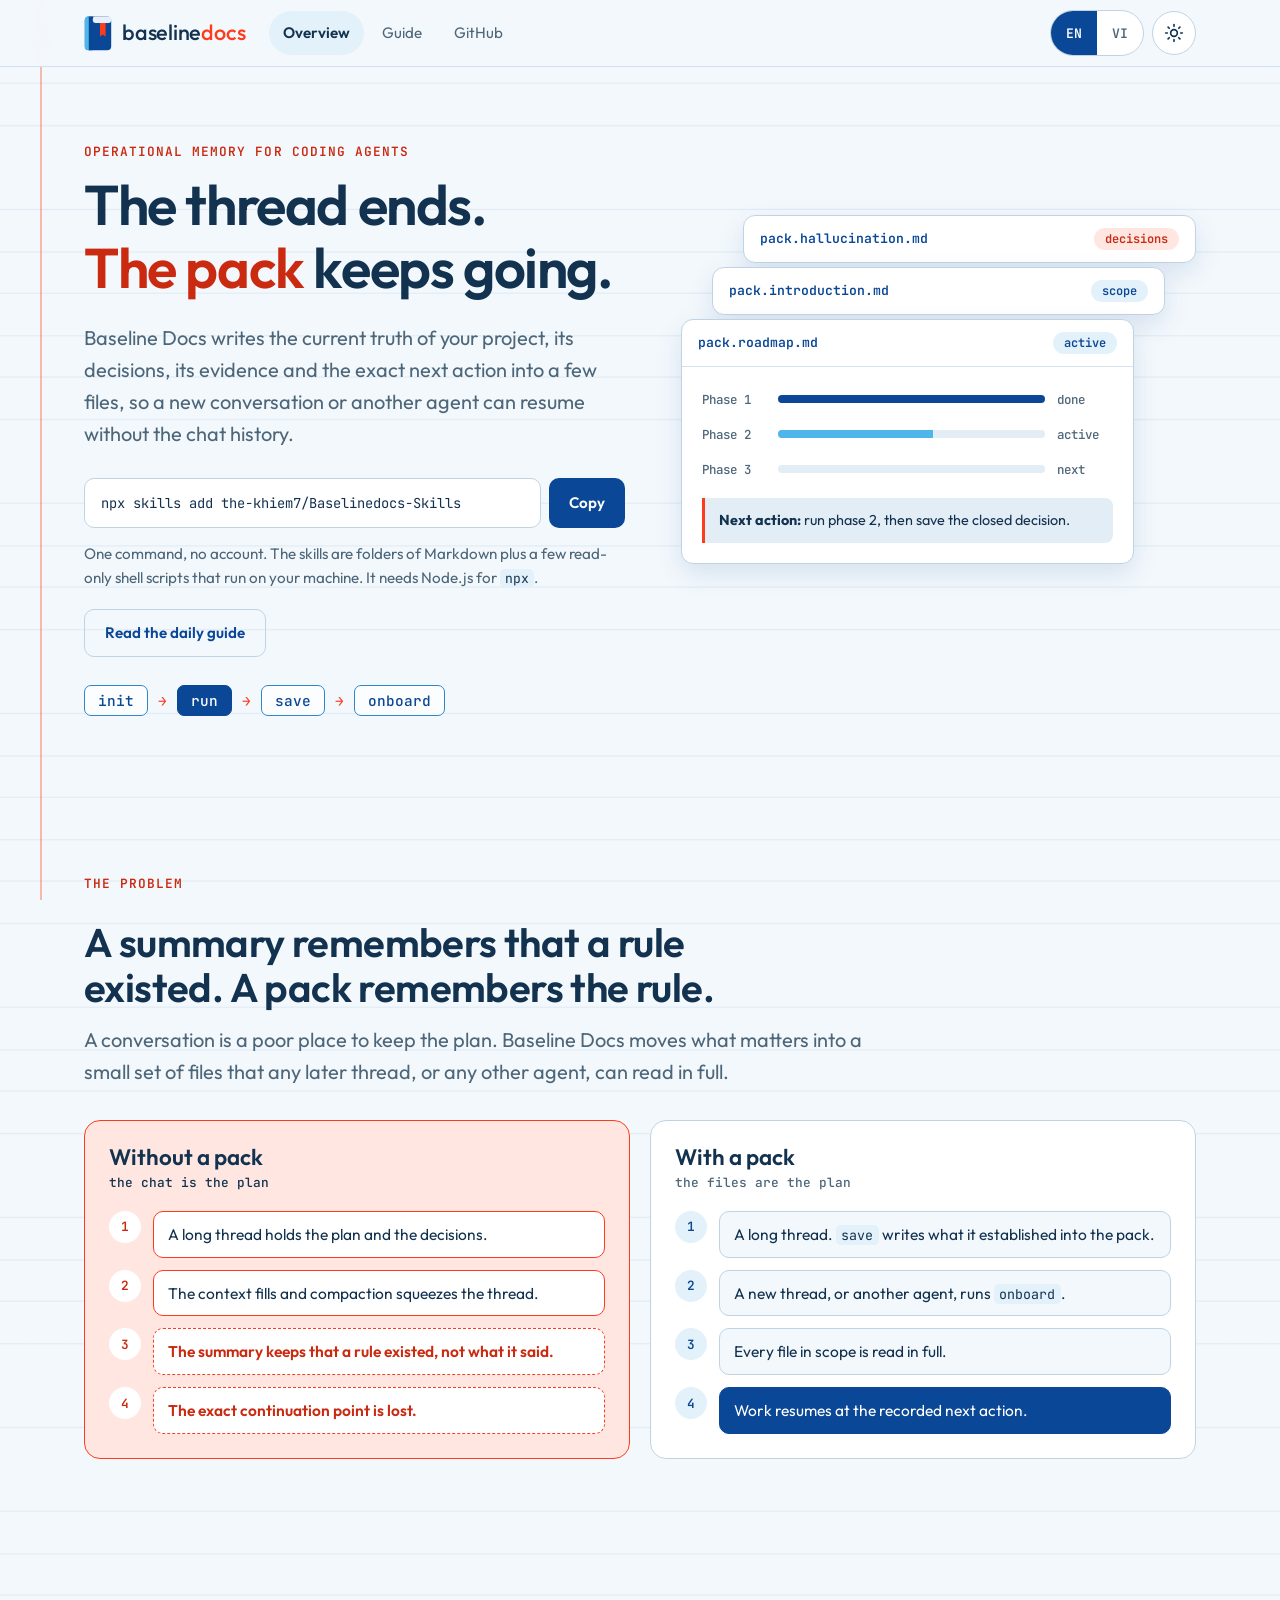
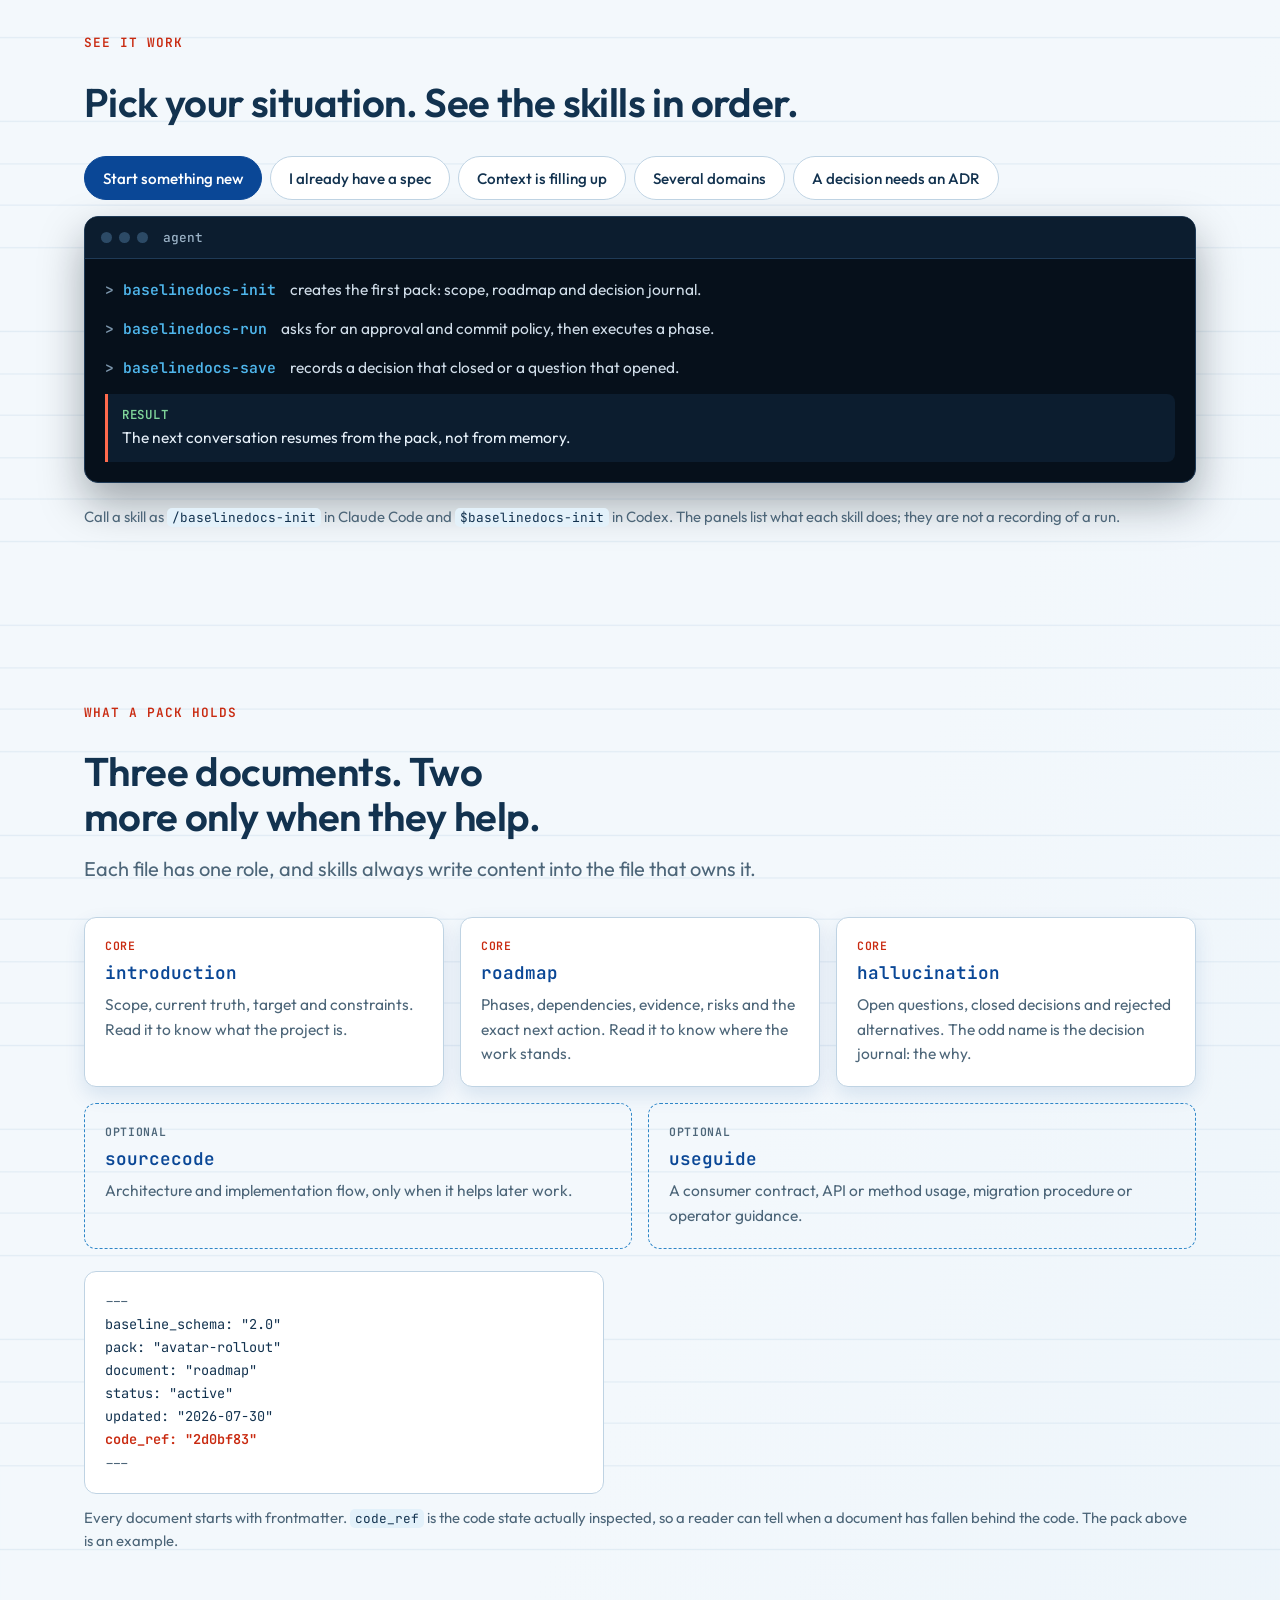
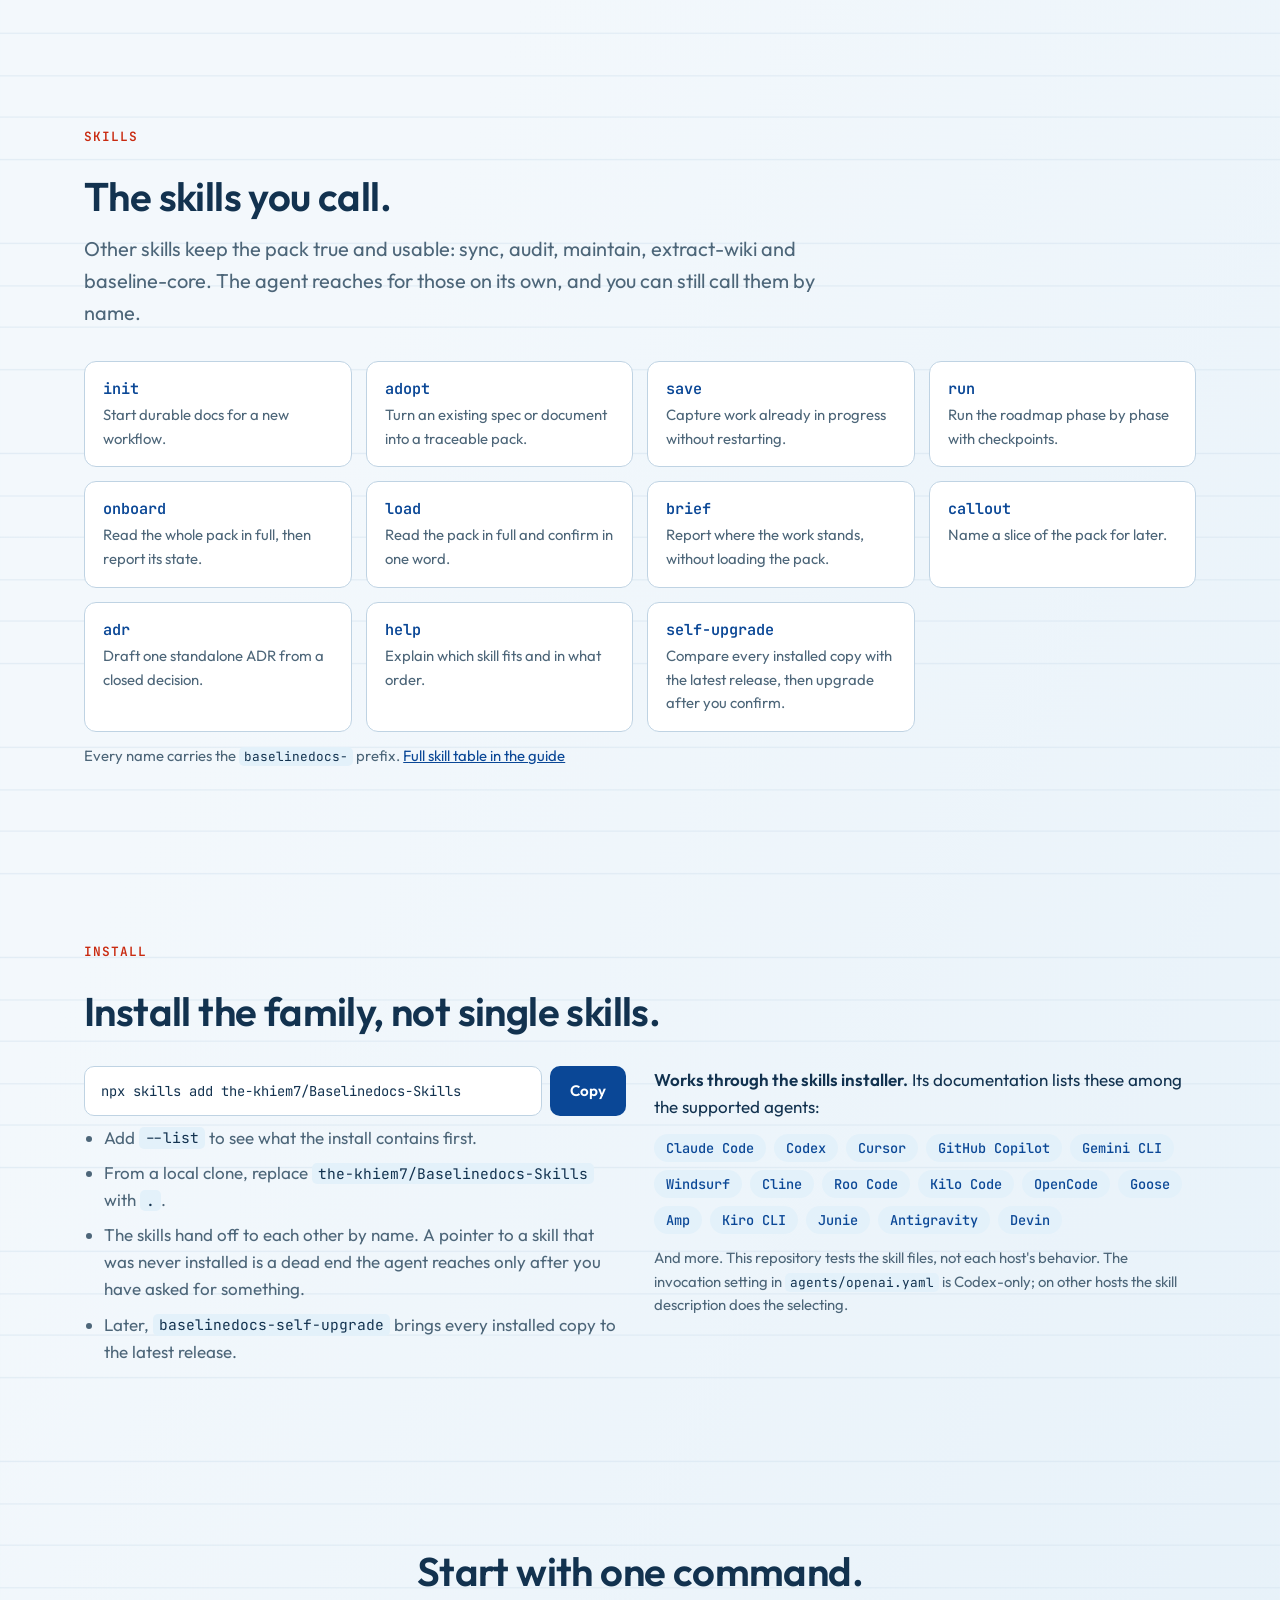
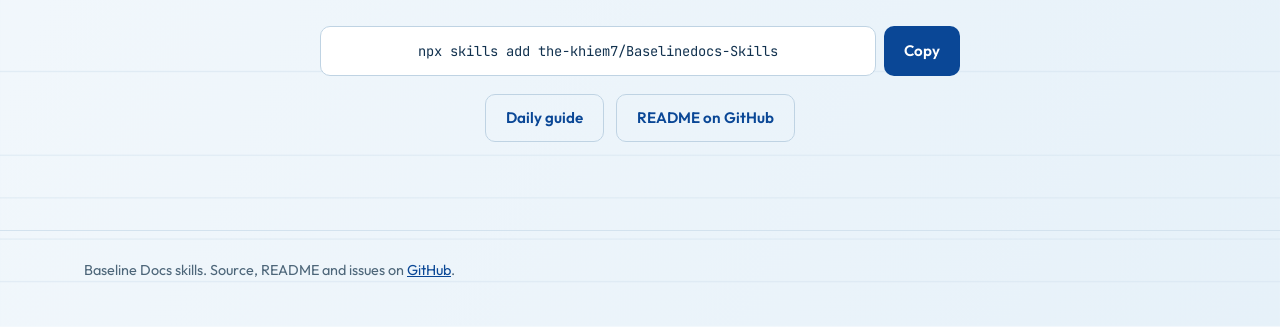
==== commit 84ae0255: "feat(baselinedocs): make the core skills rule loaders and merge recall into baseline-core baseline-c" ====
--- a/index.html
+++ b/index.html
@@ -523,7 +523,7 @@
   <div class="sec-head">
     <p class="eyebrow"><span lang="en">Skills</span><span lang="vi">Skill</span></p>
     <h2><span lang="en">The skills you call.</span><span lang="vi">Các skill bạn tự gọi.</span></h2>
-    <p class="lead"><span lang="en">Other skills keep the pack true and usable: sync, audit, maintain, extract-wiki and recall. The agent reaches for those on its own, and you can still call them by name.</span><span lang="vi">Các skill khác giữ cho pack đúng và dùng được: sync, audit, maintain, extract-wiki và recall. Agent tự chọn chúng khi cần, và bạn vẫn gọi được bằng tên.</span></p>
+    <p class="lead"><span lang="en">Other skills keep the pack true and usable: sync, audit, maintain, extract-wiki and baseline-core. The agent reaches for those on its own, and you can still call them by name.</span><span lang="vi">Các skill khác giữ cho pack đúng và dùng được: sync, audit, maintain, extract-wiki và baseline-core. Agent tự chọn chúng khi cần, và bạn vẫn gọi được bằng tên.</span></p>
   </div>
   <div class="sk-grid">
     <div class="sk"><code>init</code><p><span lang="en">Start durable docs for a new workflow.</span><span lang="vi">Bắt đầu tài liệu bền cho một luồng việc mới.</span></p></div>
@@ -677,9 +677,9 @@
         <ul>
           <li><span lang="en"><strong>Open a new thread</strong> (the default once the pack is current): after save, the pack is the only source of truth. The new thread runs <strong>onboard</strong> or <strong>load</strong>.</span><span lang="vi"><strong>Mở thread mới</strong> (mặc định khi pack đã mới): sau save, pack là nguồn sự thật duy nhất. Thread mới chạy <strong>onboard</strong> hoặc <strong>load</strong>.</span></li>
           <li><span lang="en"><strong>Stay in the thread</strong> (when it still holds something unwritable, like a half-formed approach or a debugging session): use the host's <code>/compact</code>, then run <strong>brief</strong> to see whether the pack fell behind the thread.</span><span lang="vi"><strong>Ở lại thread</strong> (khi thread còn giữ thứ chưa viết ra được, như hướng tiếp cận dang dở hay phiên debug): dùng <code>/compact</code> của host, rồi chạy <strong>brief</strong> để xem pack có tụt sau thread không.</span></li>
-          <li><span lang="en">After a compaction the agent may forget how to write a pack. <strong>recall</strong> re-reads the contract and report style, then stops.</span><span lang="vi">Sau compact, agent có thể quên quy tắc ghi pack. <strong>recall</strong> đọc lại contract và report-style, rồi dừng.</span></li>
+          <li><span lang="en">After a compaction, or before editing a pack outside any workflow, the agent may forget how to write a pack. <strong>baseline-core</strong> re-reads the contract and report style, gives the <code>packtool.sh</code> path, then stops.</span><span lang="vi">Sau compact, hoặc trước khi tự sửa pack không qua workflow nào, agent có thể quên quy tắc ghi pack. <strong>baseline-core</strong> đọc lại contract và report-style, báo đường dẫn <code>packtool.sh</code>, rồi dừng.</span></li>
         </ul>
-        <div class="skills"><span class="pill">baselinedocs-brief</span><span class="pill agent">baselinedocs-recall</span></div>
+        <div class="skills"><span class="pill">baselinedocs-brief</span><span class="pill agent">baseline-core</span></div>
       </div>
     </li>
     <li class="step">
@@ -710,7 +710,7 @@
         <div class="sit"><h3><span lang="en">I just closed a decision or opened a question</span><span lang="vi">Vừa chốt một quyết định hoặc mở câu hỏi mới</span></h3><div class="ans"><p class="big">baselinedocs-save</p><ol><li><span lang="en"><strong>save</strong> writes it into the right pack file. A <strong>run</strong> checkpoint does not cover this.</span><span lang="vi"><strong>save</strong> ghi điều đó vào đúng file của pack. Checkpoint của run không bao gồm phần này.</span></li><li><span lang="en">A decision that matters outside the repository: continue with <strong>adr</strong>.</span><span lang="vi">Quyết định đủ quan trọng với bên ngoài repo: tiếp tục với <strong>adr</strong>.</span></li></ol></div></div>
         <div class="sit"><h3><span lang="en">A closed decision deserves an ADR</span><span lang="vi">Quyết định đã chốt đáng thành một ADR</span></h3><div class="ans"><p class="big">baselinedocs-adr</p><ol><li><span lang="en"><strong>adr</strong> reads exactly one closed entry and writes one file in <code>docs/adr/</code>, always with status Proposed.</span><span lang="vi"><strong>adr</strong> đọc đúng một entry đã chốt và ghi một file trong <code>docs/adr/</code>, trạng thái luôn là Proposed.</span></li><li><span lang="en">To have the pack record that the ADR exists, run <strong>save</strong>.</span><span lang="vi">Muốn pack ghi nhận ADR đó tồn tại thì chạy <strong>save</strong>.</span></li></ol></div></div>
         <div class="sit"><h3><span lang="en">The context is nearly full</span><span lang="vi">Ngữ cảnh sắp đầy</span></h3><div class="ans"><p class="big">baselinedocs-save</p><ol><li><span lang="en">Always <strong>save</strong> first, because both branches lose part of the thread.</span><span lang="vi">Luôn <strong>save</strong> trước, vì cả hai nhánh đều làm mất một phần thread.</span></li><li><span lang="en">Pack is current: open a new thread, then <strong>onboard</strong> or <strong>load</strong>.</span><span lang="vi">Pack đã mới: mở thread mới rồi <strong>onboard</strong> hoặc <strong>load</strong>.</span></li><li><span lang="en">Thread still holds something unwritable: <code>/compact</code>, then <strong>brief</strong>.</span><span lang="vi">Thread còn giữ thứ chưa ghi được: <code>/compact</code> rồi <strong>brief</strong>.</span></li></ol></div></div>
-        <div class="sit"><h3><span lang="en">I just compacted and the agent forgot how to write a pack</span><span lang="vi">Vừa compact xong và agent quên quy tắc ghi pack</span></h3><div class="ans"><p class="big">baselinedocs-recall</p><ol><li><span lang="en"><strong>recall</strong> re-reads the pack contract and report style and confirms with one word. It reads no pack.</span><span lang="vi"><strong>recall</strong> đọc lại pack contract và report-style rồi xác nhận một từ. Nó không đọc pack nào.</span></li><li><span lang="en">If the interrupted work belongs to another skill, <strong>recall</strong> names it so you call it again, instead of continuing from the summary.</span><span lang="vi">Nếu việc dở thuộc một skill khác, <strong>recall</strong> nói tên skill để gọi lại, không tự làm tiếp từ bản tóm tắt.</span></li></ol></div></div>
+        <div class="sit"><h3><span lang="en">I just compacted and the agent forgot how to write a pack</span><span lang="vi">Vừa compact xong và agent quên quy tắc ghi pack</span></h3><div class="ans"><p class="big">baseline-core</p><ol><li><span lang="en"><strong>baseline-core</strong> re-reads the pack contract and report style and confirms with one word. It reads no pack.</span><span lang="vi"><strong>baseline-core</strong> đọc lại pack contract và report-style rồi xác nhận một từ. Nó không đọc pack nào.</span></li><li><span lang="en">If the interrupted work belongs to another skill, <strong>baseline-core</strong> names it so you call it again, instead of continuing from the summary.</span><span lang="vi">Nếu việc dở thuộc một skill khác, <strong>baseline-core</strong> nói tên skill để gọi lại, không tự làm tiếp từ bản tóm tắt.</span></li></ol></div></div>
         <div class="sit"><h3><span lang="en">Two documents in the pack disagree</span><span lang="vi">Hai tài liệu trong pack nói khác nhau</span></h3><div class="ans"><p class="big">baselinedocs-sync-reconcile</p><ol><li><span lang="en"><strong>sync-reconcile</strong> repairs the contradiction. <strong>onboard</strong> only reports it.</span><span lang="vi"><strong>sync-reconcile</strong> sửa mâu thuẫn. <strong>onboard</strong> chỉ báo mà không sửa.</span></li><li><span lang="en">Unsure whether docs fell behind the code: <strong>audit-drift</strong>. Unsure whether a sentence is true: <strong>audit-claims</strong>.</span><span lang="vi">Không chắc tài liệu có tụt sau code: <strong>audit-drift</strong>. Không chắc một câu có đúng: <strong>audit-claims</strong>.</span></li></ol></div></div>
         <div class="sit"><h3><span lang="en">The pack is too noisy, or mixes several streams</span><span lang="vi">Pack quá nhiễu, hoặc trộn nhiều luồng việc</span></h3><div class="ans"><p class="big">baselinedocs-maintain-compact / baselinedocs-maintain-split</p><ol><li><span lang="en"><strong>maintain-compact</strong> shortens the pack without changing its information.</span><span lang="vi"><strong>maintain-compact</strong> làm pack ngắn hơn mà không đổi thông tin.</span></li><li><span lang="en"><strong>maintain-split</strong> splits a multi-stream pack into domain packs with an initiative index.</span><span lang="vi"><strong>maintain-split</strong> tách một pack nhiều luồng thành các pack domain kèm initiative index.</span></li></ol></div></div>
         <div class="sit"><h3><span lang="en">I want a short name for a slice of the pack</span><span lang="vi">Muốn đặt tên ngắn cho một phần của pack</span></h3><div class="ans"><p class="big">baselinedocs-callout</p><ol><li><span lang="en"><strong>callout</strong> opens a temporary named group in <code>introduction</code> that points at elements that already exist.</span><span lang="vi"><strong>callout</strong> mở một nhóm tên gọi tạm trong <code>introduction</code>, trỏ tới những mục đã có.</span></li><li><span lang="en">It creates no new content and asks you for the condition that ends the group.</span><span lang="vi">Nó không tạo nội dung mới, và yêu cầu bạn nêu điều kiện kết thúc nhóm.</span></li></ol></div></div>
@@ -814,7 +814,7 @@
           <tr><td><code>maintain-compact</code></td><td><span lang="en">The pack is too noisy to resume from</span><span lang="vi">Pack quá nhiễu để làm tiếp</span></td><td><span lang="en">A shorter pack, same information</span><span lang="vi">Pack ngắn hơn, giữ nguyên thông tin</span></td></tr>
           <tr><td><code>maintain-split</code></td><td><span lang="en">One pack mixes several streams of work</span><span lang="vi">Một pack trộn nhiều luồng việc</span></td><td><span lang="en">Domain packs under one initiative index</span><span lang="vi">Các pack domain cùng một initiative index</span></td></tr>
           <tr><td><code>extract-wiki</code></td><td><span lang="en">A reusable procedure is buried in one task's pack</span><span lang="vi">Một quy trình dùng lại được đang bị chôn trong pack của một task</span></td><td><span lang="en">A wiki article</span><span lang="vi">Một bài wiki</span></td></tr>
-          <tr><td><code>recall</code></td><td><span lang="en">After a compaction, before the next pack write or report</span><span lang="vi">Sau compact, trước lần ghi hay báo cáo pack kế tiếp</span></td><td><span lang="en">Contract and report style re-read, then a one-word confirmation</span><span lang="vi">Đọc lại contract và report-style, rồi xác nhận một từ</span></td></tr>
+          <tr><td><code>baseline-core</code></td><td><span lang="en">Before editing a pack outside any workflow, or after a compaction before the next pack write or report</span><span lang="vi">Trước khi tự sửa pack không qua workflow, hoặc sau compact trước lần ghi hay báo cáo pack kế tiếp</span></td><td><span lang="en">Contract and report style re-read, the <code>packtool.sh</code> path, then a one-word confirmation</span><span lang="vi">Đọc lại contract và report-style, báo đường dẫn <code>packtool.sh</code>, rồi xác nhận một từ</span></td></tr>
         </tbody>
       </table>
     </div>
@@ -864,7 +864,7 @@
     <li><label><input type="checkbox" id="c3"><span><span lang="en">After closing a decision, opening a question or moving scope, run <span class="pill sm">save</span></span><span lang="vi">Vừa chốt quyết định, mở câu hỏi hoặc dời phạm vi thì chạy <span class="pill sm">save</span></span></span></label></li>
     <li><label><input type="checkbox" id="c4"><span><span lang="en">A decision that must leave the repository gets an ADR from <span class="pill sm">adr</span></span><span lang="vi">Quyết định cần ra ngoài repo thì soạn ADR bằng <span class="pill sm">adr</span></span></span></label></li>
     <li><label><input type="checkbox" id="c5"><span><span lang="en">Context nearly full: <span class="pill sm">save</span> first, then choose to stay or open a new thread</span><span lang="vi">Ngữ cảnh sắp đầy thì <span class="pill sm">save</span> trước, rồi mới chọn ở lại hay mở thread mới</span></span></label></li>
-    <li><label><input type="checkbox" id="c6"><span><span lang="en">After <code>/compact</code>, run <span class="pill sm">brief</span> to see whether the pack fell behind, and <span class="pill sm">recall</span> before writing the pack again</span><span lang="vi">Sau <code>/compact</code>, chạy <span class="pill sm">brief</span> xem pack có tụt sau thread không, và <span class="pill sm">recall</span> nếu cần ghi pack tiếp</span></span></label></li>
+    <li><label><input type="checkbox" id="c6"><span><span lang="en">After <code>/compact</code>, run <span class="pill sm">brief</span> to see whether the pack fell behind, and <span class="pill sm">baseline-core</span> before writing the pack again</span><span lang="vi">Sau <code>/compact</code>, chạy <span class="pill sm">brief</span> xem pack có tụt sau thread không, và <span class="pill sm">baseline-core</span> nếu cần ghi pack tiếp</span></span></label></li>
     <li><label><input type="checkbox" id="c7"><span><span lang="en">Before closing the machine, <span class="pill sm">save</span> what the thread established that the pack lacks</span><span lang="vi">Trước khi đóng máy, <span class="pill sm">save</span> điều thread đã xác lập mà pack chưa có</span></span></label></li>
   </ul>
   <p class="note"><span lang="en">Unsure which skill to use? Call <code>baselinedocs-help</code>.</span><span lang="vi">Khi chưa chắc dùng skill nào, gọi <code>baselinedocs-help</code>.</span></p>
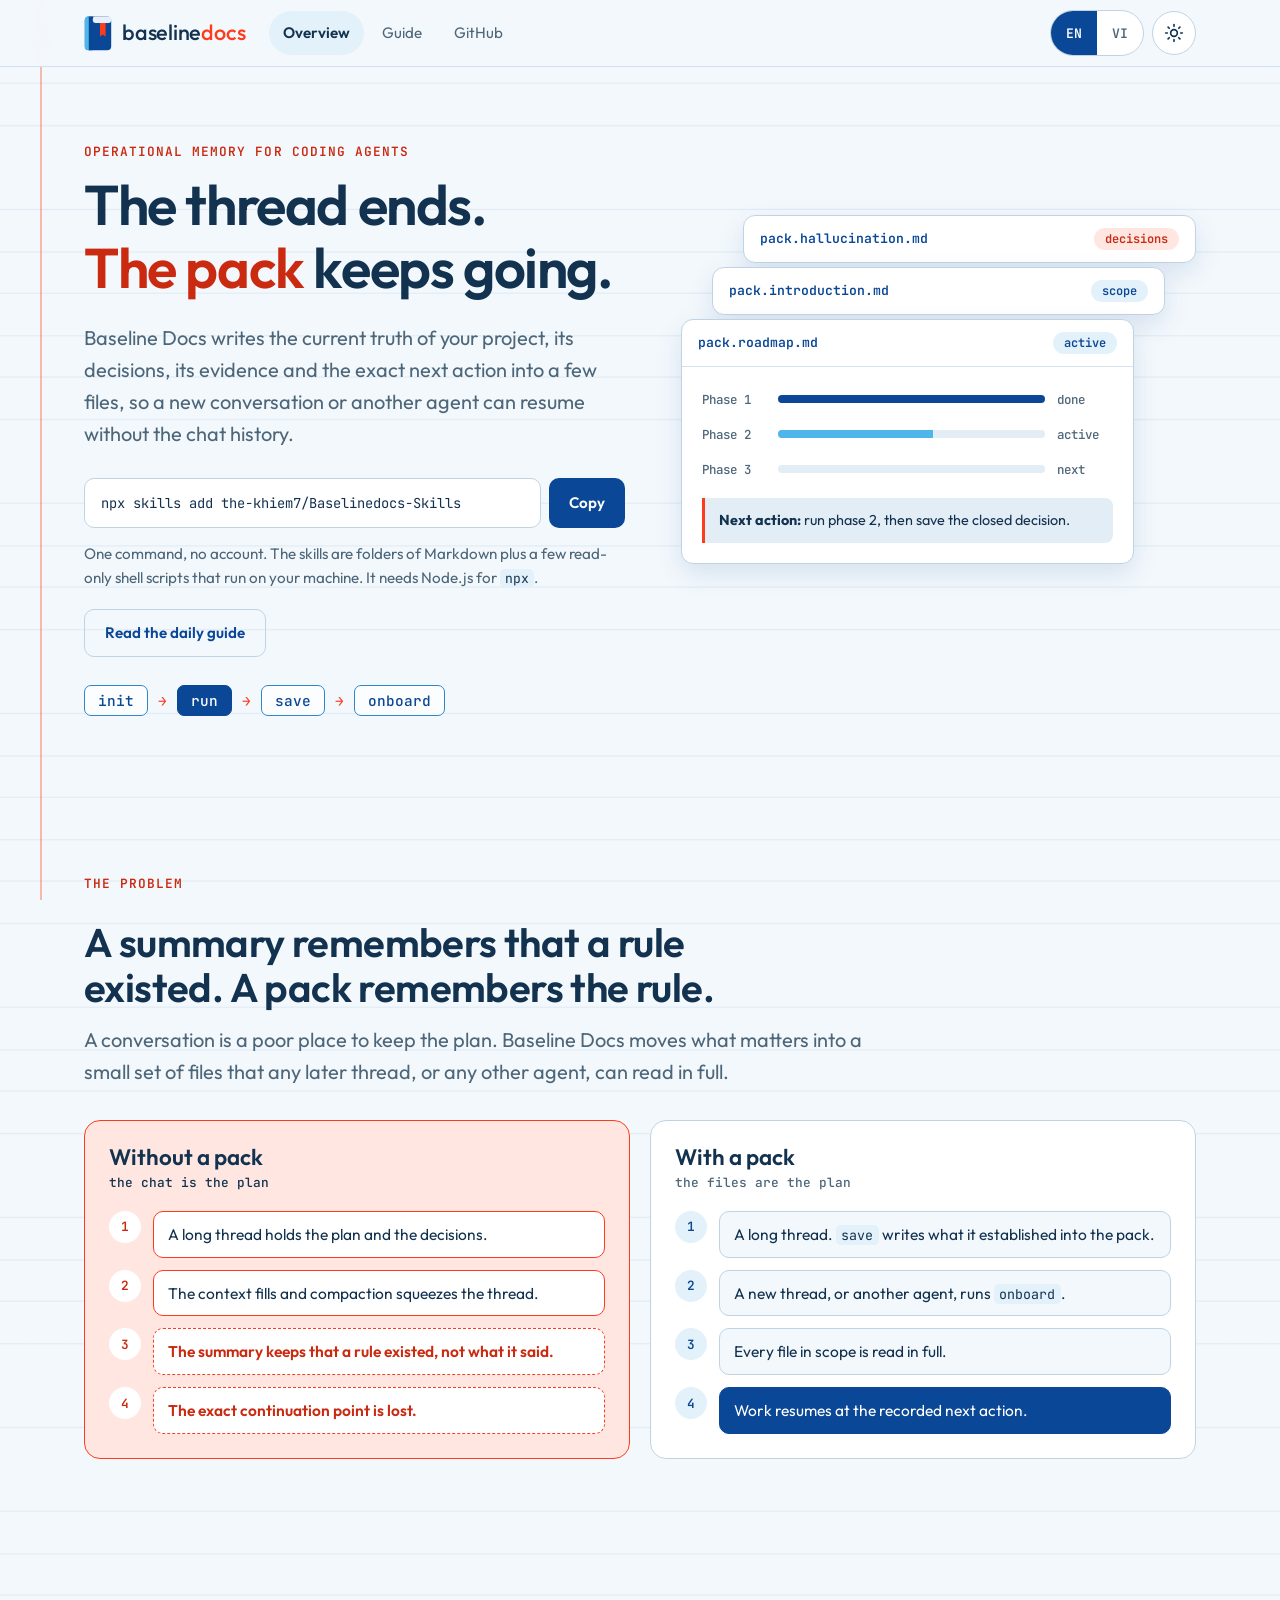
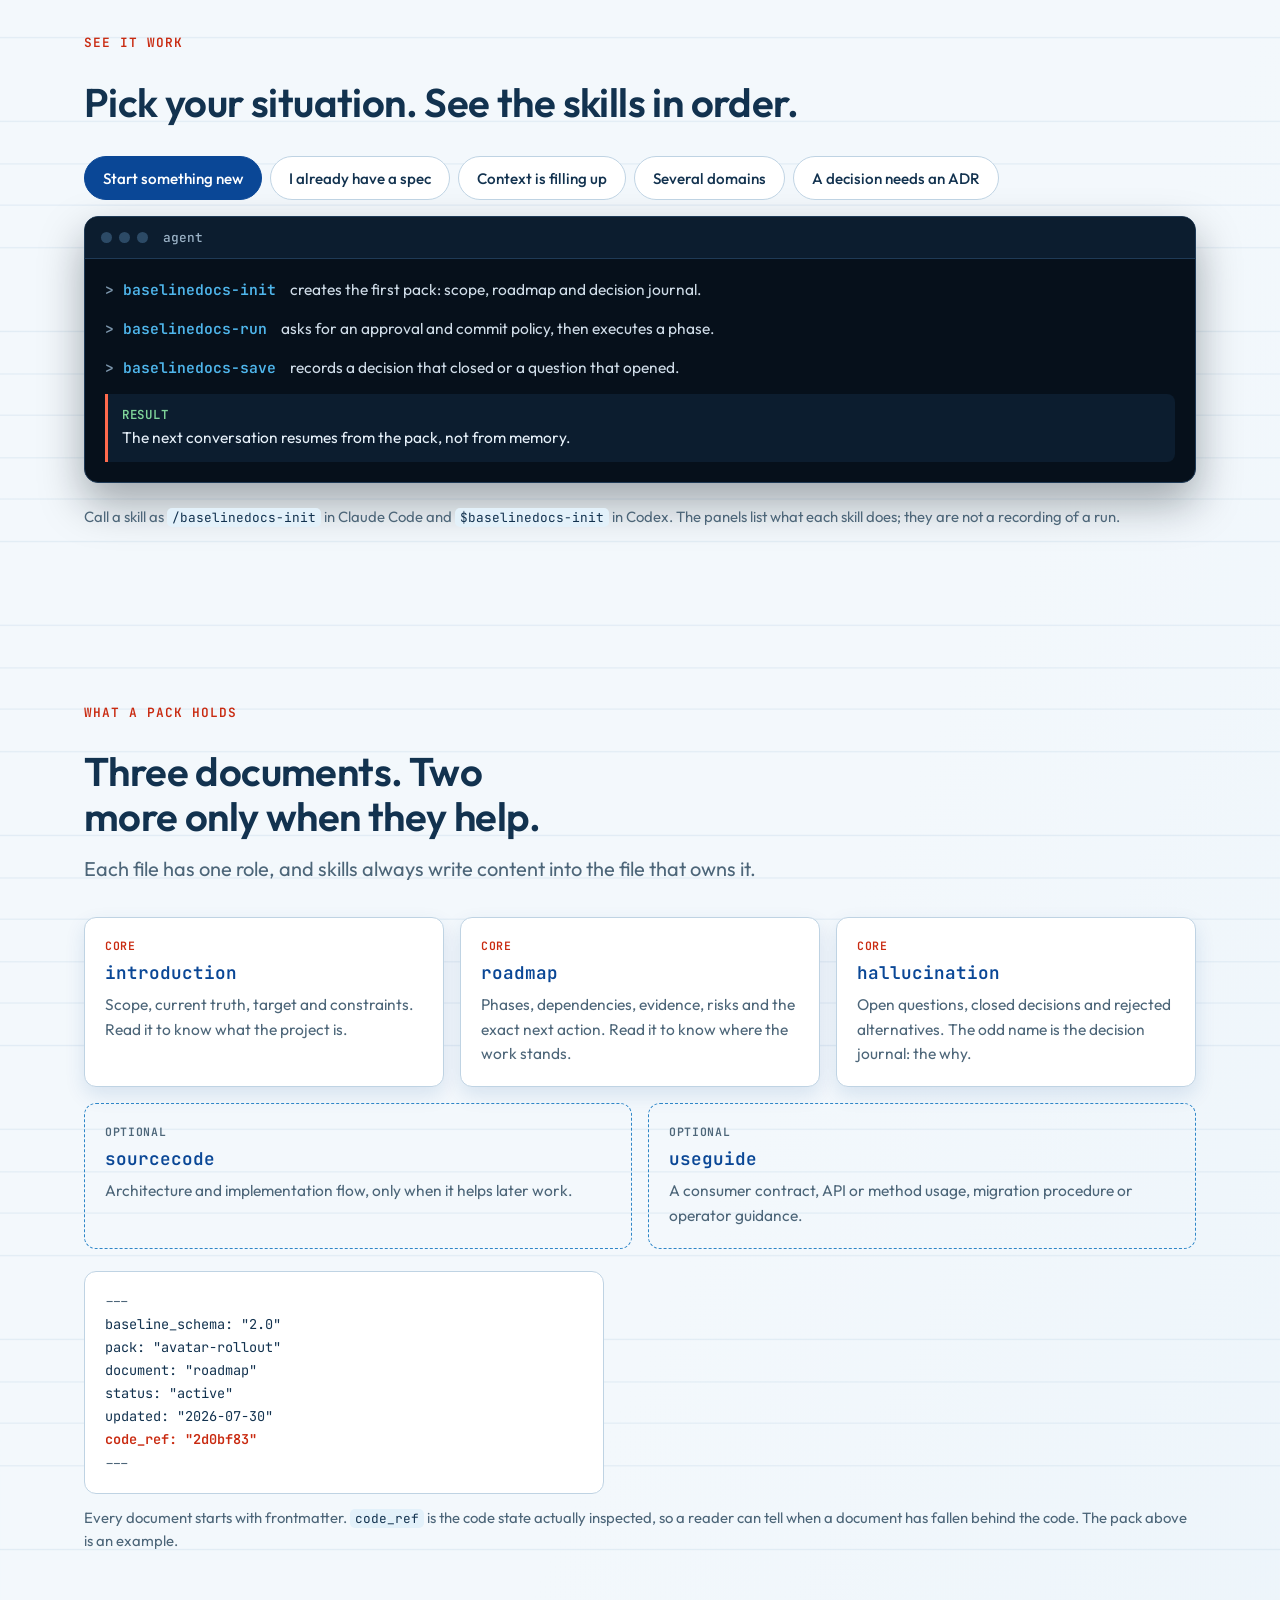
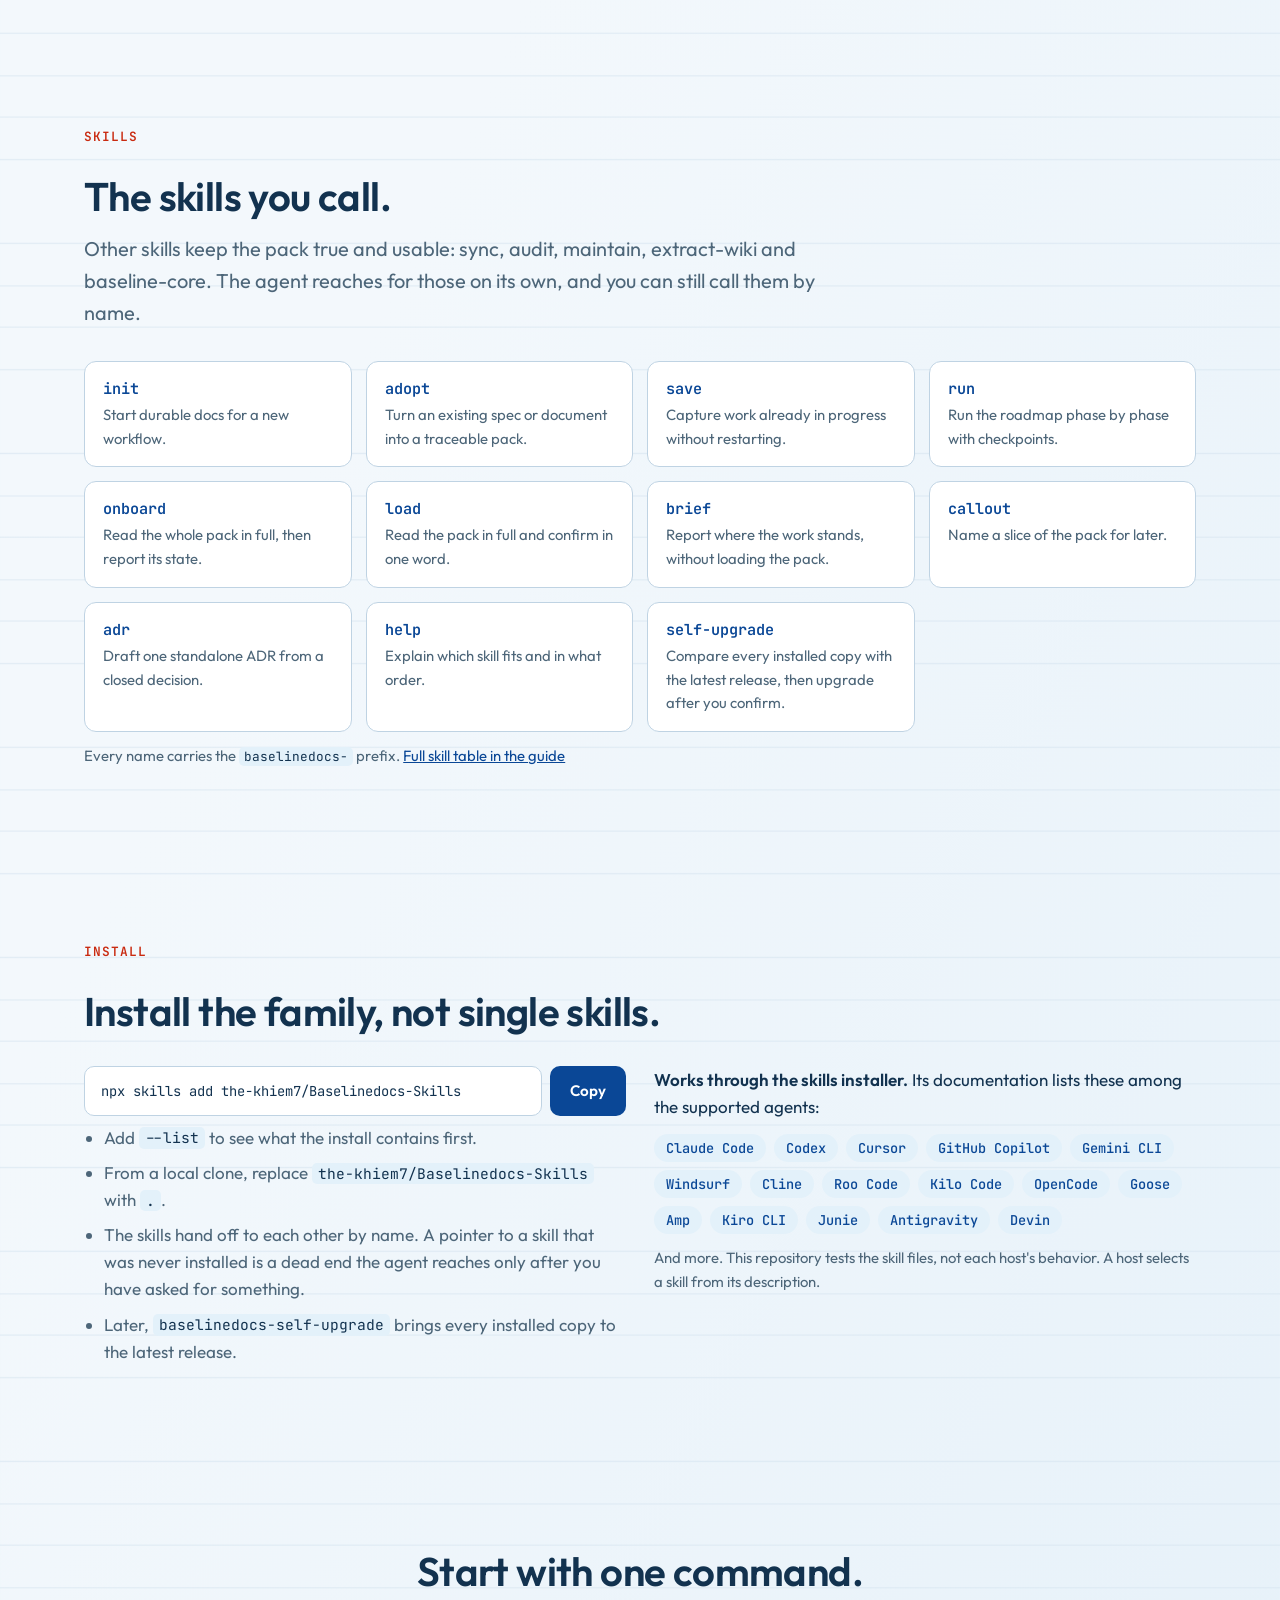
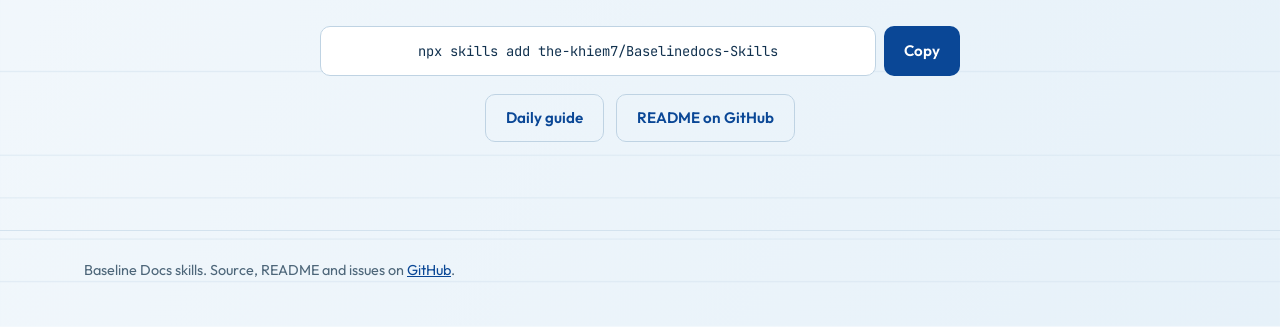
==== commit 576001ae: "chore(baselinedocs): drop the Codex agents/openai.yaml from every skill Why: - A skill is now select" ====
--- a/index.html
+++ b/index.html
@@ -564,7 +564,7 @@
       <ul class="agents">
         <li>Claude Code</li><li>Codex</li><li>Cursor</li><li>GitHub Copilot</li><li>Gemini CLI</li><li>Windsurf</li><li>Cline</li><li>Roo Code</li><li>Kilo Code</li><li>OpenCode</li><li>Goose</li><li>Amp</li><li>Kiro CLI</li><li>Junie</li><li>Antigravity</li><li>Devin</li>
       </ul>
-      <p class="note"><span lang="en">And more. This repository tests the skill files, not each host's behavior. The invocation setting in <code>agents/openai.yaml</code> is Codex-only; on other hosts the skill description does the selecting.</span><span lang="vi">Và còn nữa. Repository này kiểm thử các file skill, không kiểm thử hành vi của từng host. Thiết lập gọi skill trong <code>agents/openai.yaml</code> chỉ dành cho Codex; trên host khác thì phần mô tả skill quyết định việc chọn.</span></p>
+      <p class="note"><span lang="en">And more. This repository tests the skill files, not each host's behavior. A host selects a skill from its description.</span><span lang="vi">Và còn nữa. Repository này kiểm thử các file skill, không kiểm thử hành vi của từng host. Host chọn skill dựa trên phần mô tả của skill đó.</span></p>
     </div>
   </div>
 </section>
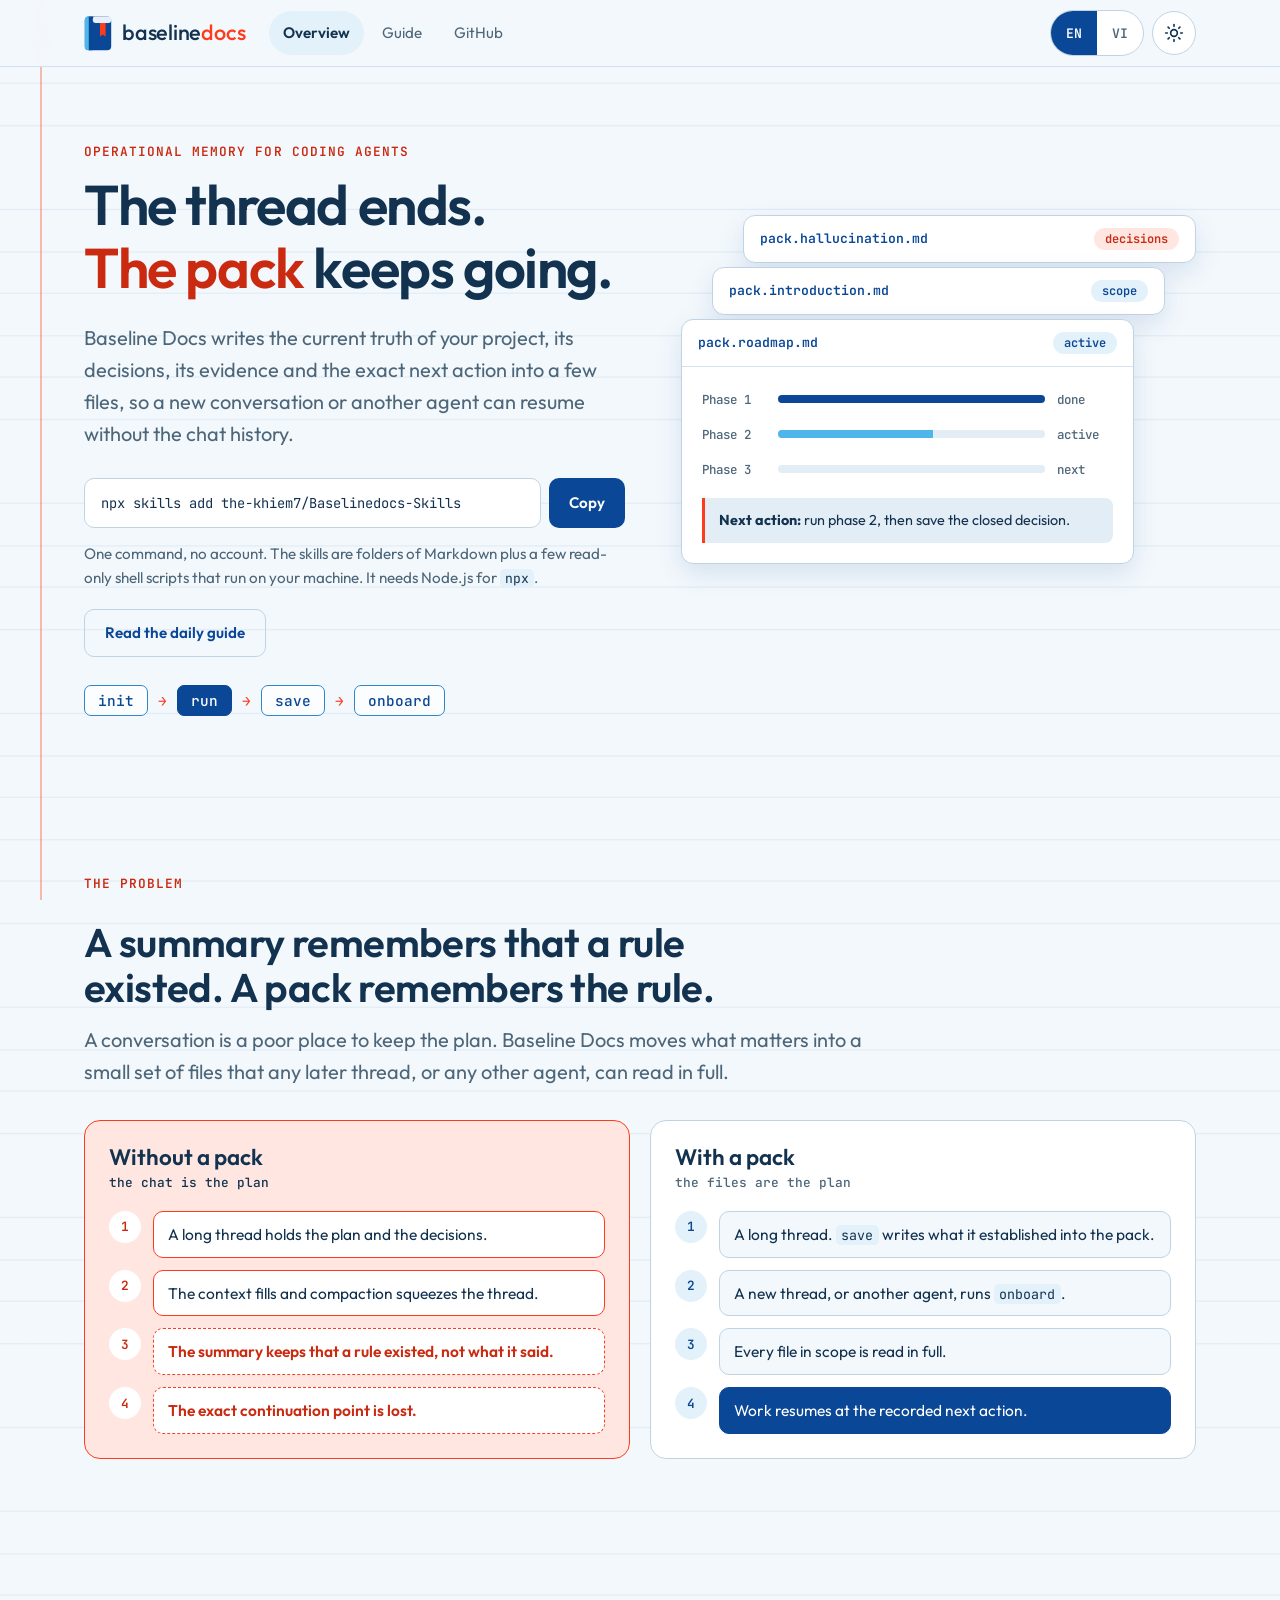
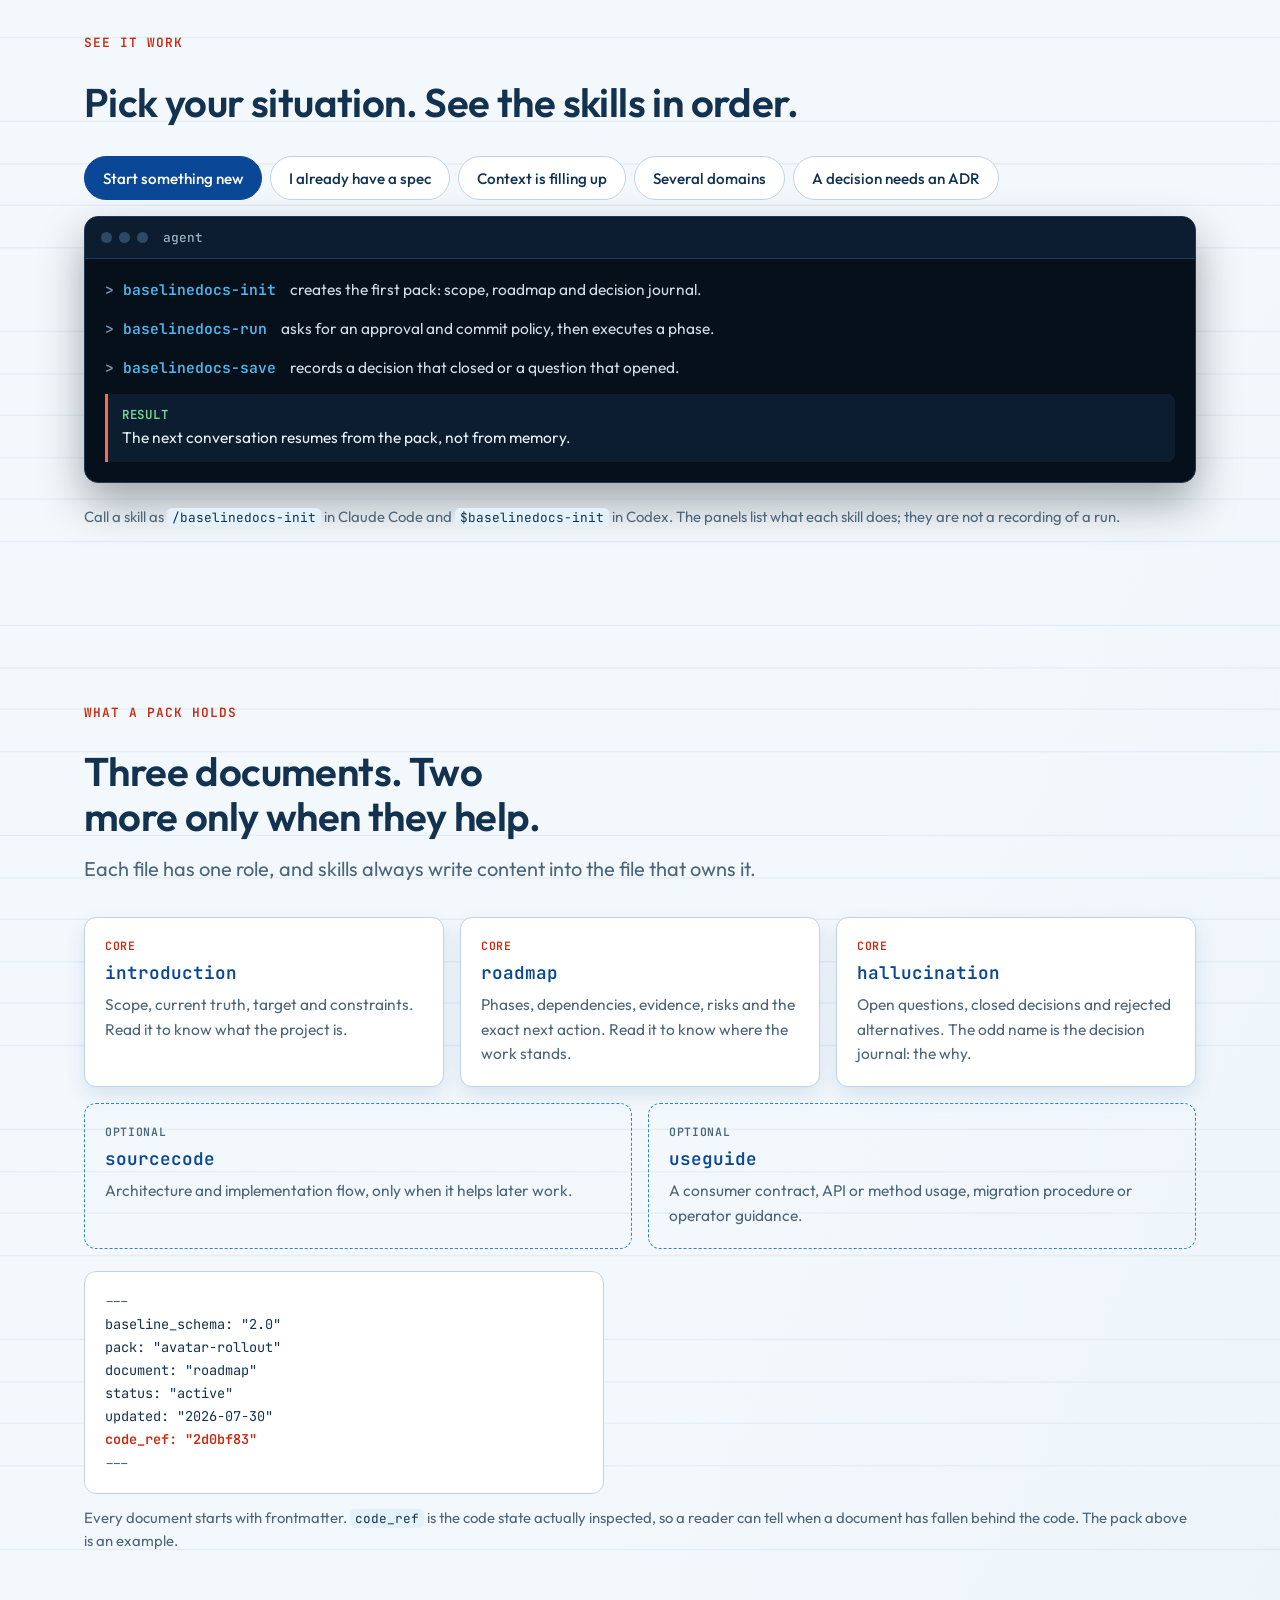
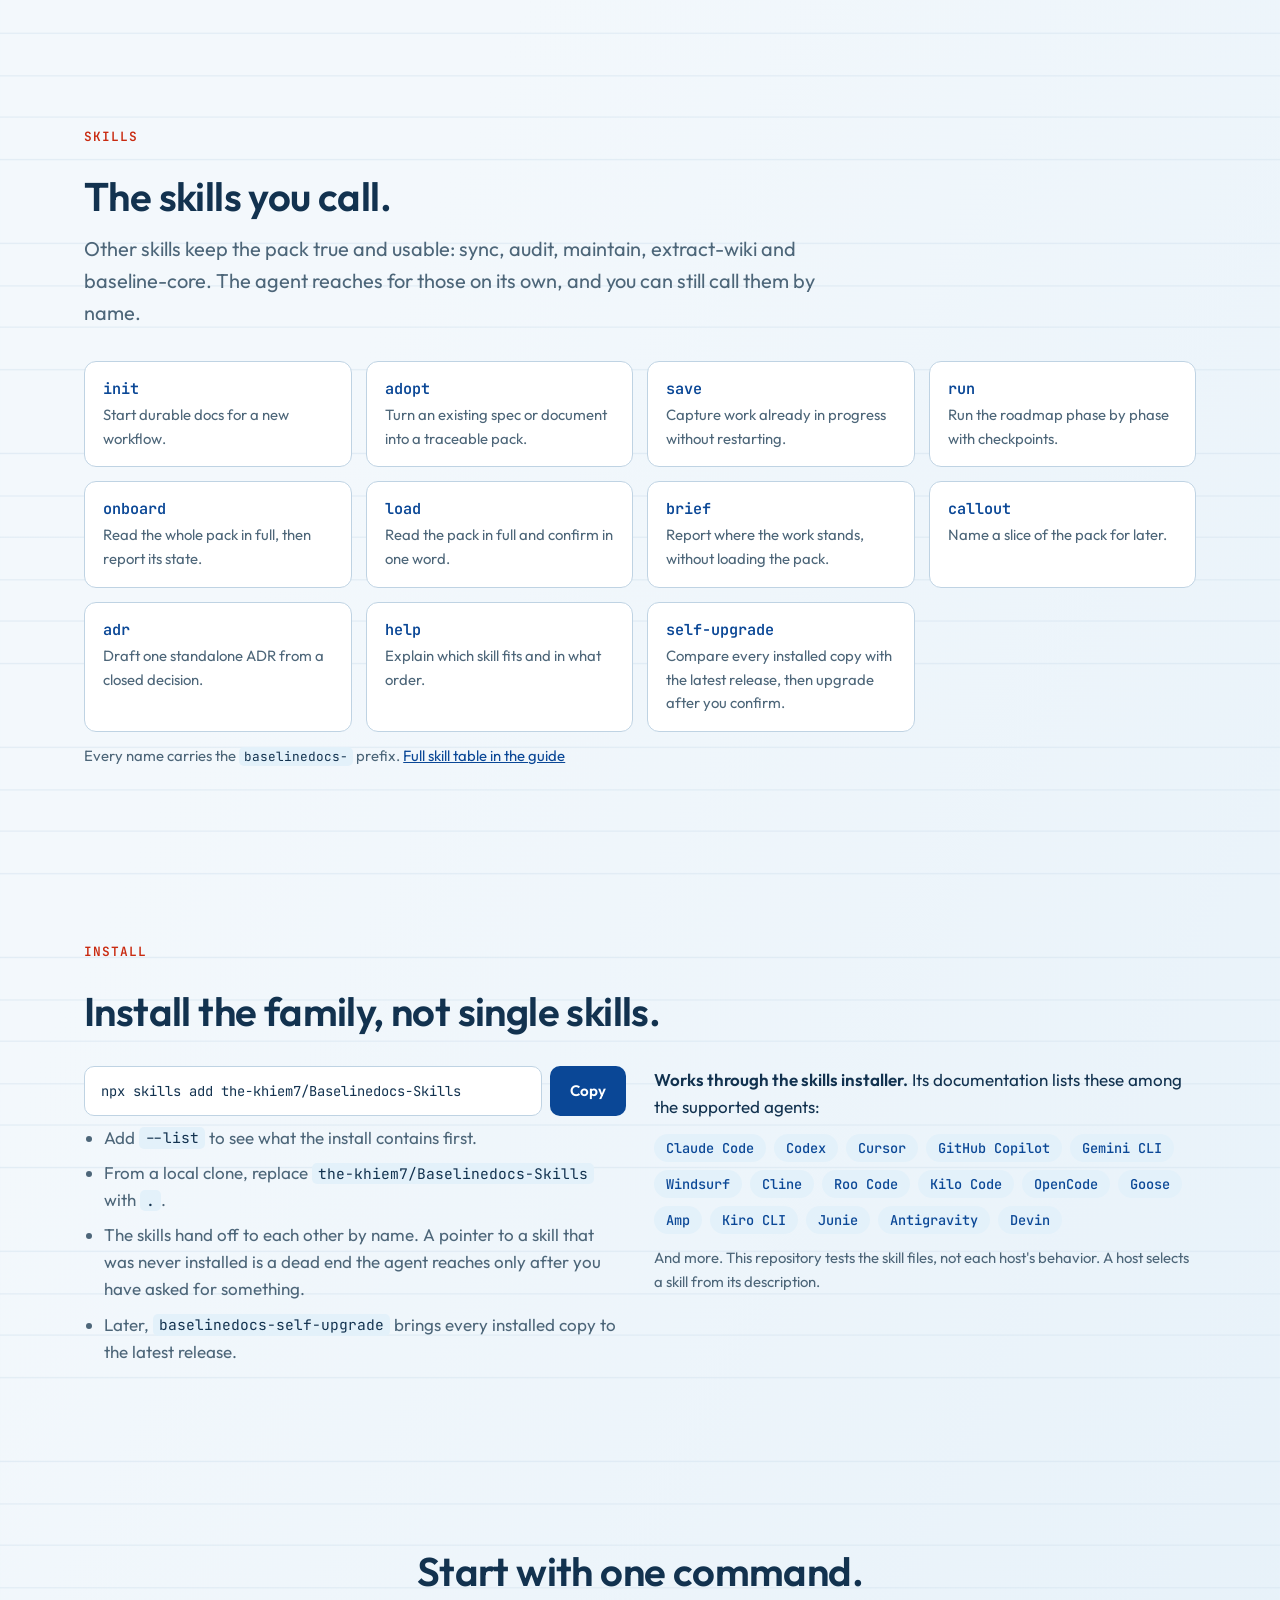
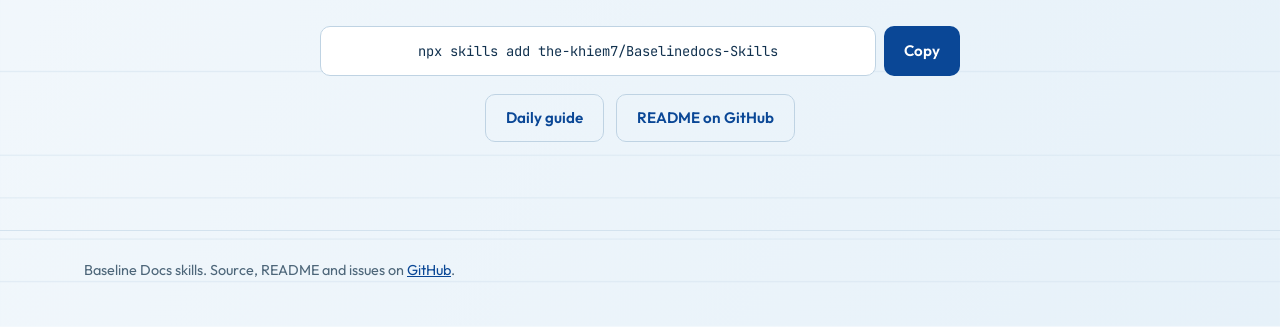
==== commit a1742be9: "refactor(baselinedocs): rename packtool.sh to bldh.sh Why: - reason not stated in the thread - The t" ====
--- a/index.html
+++ b/index.html
@@ -677,7 +677,7 @@
         <ul>
           <li><span lang="en"><strong>Open a new thread</strong> (the default once the pack is current): after save, the pack is the only source of truth. The new thread runs <strong>onboard</strong> or <strong>load</strong>.</span><span lang="vi"><strong>Mở thread mới</strong> (mặc định khi pack đã mới): sau save, pack là nguồn sự thật duy nhất. Thread mới chạy <strong>onboard</strong> hoặc <strong>load</strong>.</span></li>
           <li><span lang="en"><strong>Stay in the thread</strong> (when it still holds something unwritable, like a half-formed approach or a debugging session): use the host's <code>/compact</code>, then run <strong>brief</strong> to see whether the pack fell behind the thread.</span><span lang="vi"><strong>Ở lại thread</strong> (khi thread còn giữ thứ chưa viết ra được, như hướng tiếp cận dang dở hay phiên debug): dùng <code>/compact</code> của host, rồi chạy <strong>brief</strong> để xem pack có tụt sau thread không.</span></li>
-          <li><span lang="en">After a compaction, or before editing a pack outside any workflow, the agent may forget how to write a pack. <strong>baseline-core</strong> re-reads the contract and report style, gives the <code>packtool.sh</code> path, then stops.</span><span lang="vi">Sau compact, hoặc trước khi tự sửa pack không qua workflow nào, agent có thể quên quy tắc ghi pack. <strong>baseline-core</strong> đọc lại contract và report-style, báo đường dẫn <code>packtool.sh</code>, rồi dừng.</span></li>
+          <li><span lang="en">After a compaction, or before editing a pack outside any workflow, the agent may forget how to write a pack. <strong>baseline-core</strong> re-reads the contract and report style, gives the <code>bldh.sh</code> path, then stops.</span><span lang="vi">Sau compact, hoặc trước khi tự sửa pack không qua workflow nào, agent có thể quên quy tắc ghi pack. <strong>baseline-core</strong> đọc lại contract và report-style, báo đường dẫn <code>bldh.sh</code>, rồi dừng.</span></li>
         </ul>
         <div class="skills"><span class="pill">baselinedocs-brief</span><span class="pill agent">baseline-core</span></div>
       </div>
@@ -814,7 +814,7 @@
           <tr><td><code>maintain-compact</code></td><td><span lang="en">The pack is too noisy to resume from</span><span lang="vi">Pack quá nhiễu để làm tiếp</span></td><td><span lang="en">A shorter pack, same information</span><span lang="vi">Pack ngắn hơn, giữ nguyên thông tin</span></td></tr>
           <tr><td><code>maintain-split</code></td><td><span lang="en">One pack mixes several streams of work</span><span lang="vi">Một pack trộn nhiều luồng việc</span></td><td><span lang="en">Domain packs under one initiative index</span><span lang="vi">Các pack domain cùng một initiative index</span></td></tr>
           <tr><td><code>extract-wiki</code></td><td><span lang="en">A reusable procedure is buried in one task's pack</span><span lang="vi">Một quy trình dùng lại được đang bị chôn trong pack của một task</span></td><td><span lang="en">A wiki article</span><span lang="vi">Một bài wiki</span></td></tr>
-          <tr><td><code>baseline-core</code></td><td><span lang="en">Before editing a pack outside any workflow, or after a compaction before the next pack write or report</span><span lang="vi">Trước khi tự sửa pack không qua workflow, hoặc sau compact trước lần ghi hay báo cáo pack kế tiếp</span></td><td><span lang="en">Contract and report style re-read, the <code>packtool.sh</code> path, then a one-word confirmation</span><span lang="vi">Đọc lại contract và report-style, báo đường dẫn <code>packtool.sh</code>, rồi xác nhận một từ</span></td></tr>
+          <tr><td><code>baseline-core</code></td><td><span lang="en">Before editing a pack outside any workflow, or after a compaction before the next pack write or report</span><span lang="vi">Trước khi tự sửa pack không qua workflow, hoặc sau compact trước lần ghi hay báo cáo pack kế tiếp</span></td><td><span lang="en">Contract and report style re-read, the <code>bldh.sh</code> path, then a one-word confirmation</span><span lang="vi">Đọc lại contract và report-style, báo đường dẫn <code>bldh.sh</code>, rồi xác nhận một từ</span></td></tr>
         </tbody>
       </table>
     </div>
